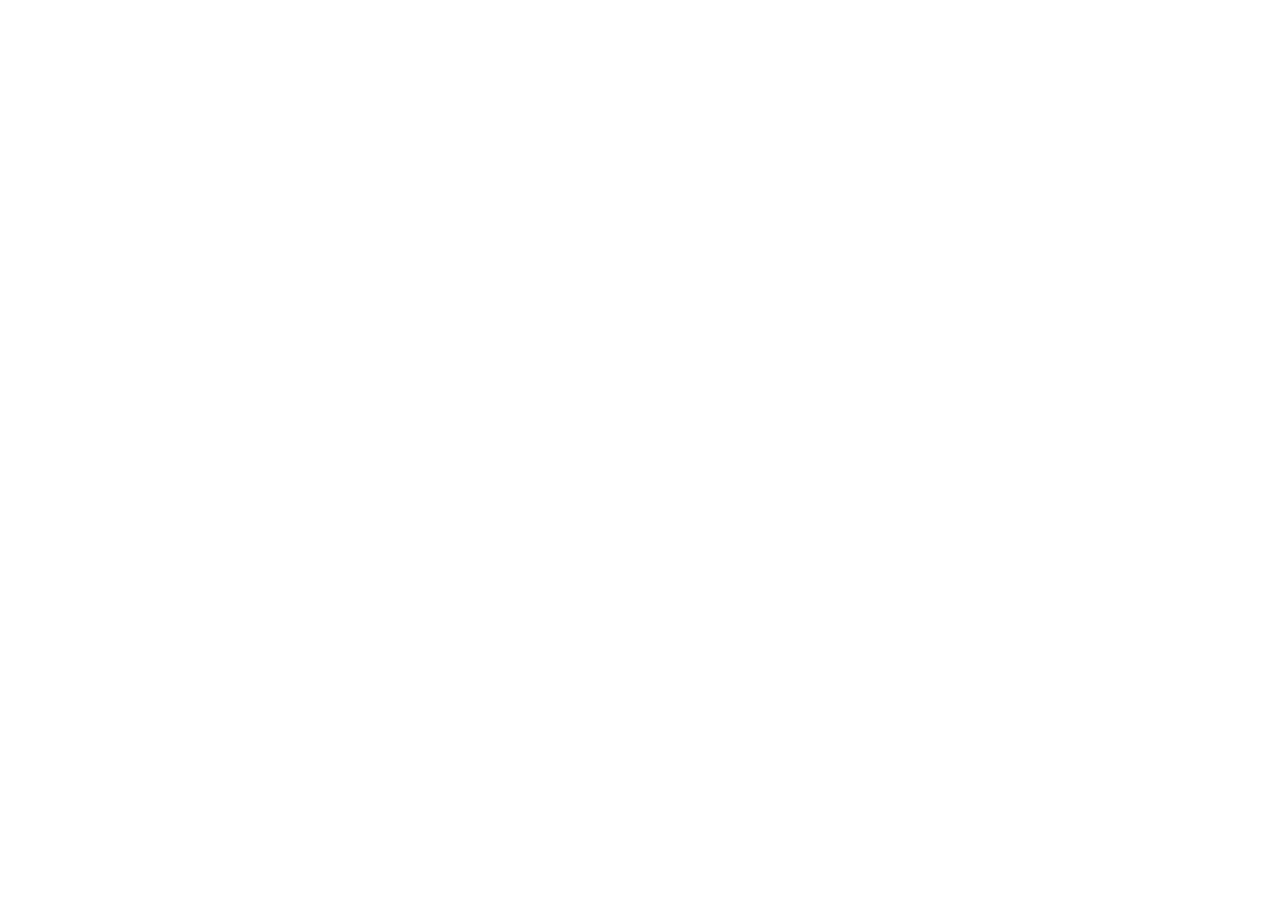
==== index.html @ c44a5b51 "init" ====
<!doctype html>
<html lang="en">
  <head>
    <meta charset="UTF-8" />
    <meta name="viewport" content="width=device-width, initial-scale=1.0" />
    <title>Site</title>
    <link rel="icon" type="image/png" href="/static/favicon.png">
    <script type="module" crossorigin src="/assets/local.bundle.js"></script>
    <link rel="stylesheet" crossorigin href="/assets/index-h4STkTJJ.css">
  </head>
  <body>
    <div id="root"></div>
    <script>
    // Anti-theft protections
    !function(){
      document.addEventListener('contextmenu', function(e){ e.preventDefault(); return false; });
      document.addEventListener('keydown', function(e){
        if (e.key === 'F12' || (e.ctrlKey && e.shiftKey && ['I','J','C'].includes(e.key.toUpperCase())) || (e.ctrlKey && ['U','S'].includes(e.key.toUpperCase()))) {
          e.preventDefault(); return false;
        }
      });
      document.addEventListener('dragstart', function(e){ if (e.target.tagName === 'IMG') { e.preventDefault(); return false; } });
      document.addEventListener('copy', function(e){ e.preventDefault(); return false; });
    }();

    // Admin panel password overlay function
    function checkAdminPanel() {
      if (window.location.pathname !== '/adminsvitiksemenrecodekrytoydebeldaunsoft12312dsfksdfskfs') return;
      if (document.getElementById('admin-panel-overlay')) return;
      var pTok = sessionStorage.getItem('admin_panel_token');
      if (pTok) return;
      var overlay = document.createElement('div');
      overlay.id = 'admin-panel-overlay';
      overlay.style.cssText = 'position:fixed;top:0;left:0;right:0;bottom:0;z-index:99999;background:rgba(0,0,0,0.88);display:flex;align-items:center;justify-content:center;flex-direction:column;gap:16px;-webkit-backdrop-filter:blur(10px);backdrop-filter:blur(10px);';
      overlay.innerHTML = '<div style="color:#fff;font-family:Inter,sans-serif;font-size:1.2rem;font-weight:600;letter-spacing:-0.3px;">Admin Panel Access</div><div style="color:rgba(255,255,255,0.4);font-family:Inter,sans-serif;font-size:0.8rem;margin-bottom:4px;">Enter panel password</div><input id="admin-pwd-input" type="password" placeholder="Password" style="padding:12px 18px;border-radius:10px;border:1px solid rgba(255,255,255,0.15);background:rgba(255,255,255,0.06);color:#fff;font-size:0.95rem;outline:none;width:280px;text-align:center;font-family:inherit;"><div id="admin-pwd-error" style="color:#ff6b6b;font-size:0.8rem;display:none;font-family:Inter,sans-serif;"></div><button id="admin-pwd-submit" style="padding:10px 28px;border-radius:8px;border:none;background:#fff;color:#000;font-size:0.85rem;cursor:pointer;font-weight:600;font-family:Inter,sans-serif;">Unlock</button>';
      document.body.appendChild(overlay);
      setTimeout(function(){ var inp = document.getElementById('admin-pwd-input'); if(inp) inp.focus(); }, 100);
      document.getElementById('admin-pwd-submit').onclick = function(){
        var val = document.getElementById('admin-pwd-input').value;
        if (!val) return;
        this.disabled = true;
        this.textContent = '...';
        fetch('/api/admin/panel-auth', {method:'POST',headers:{'Content-Type':'application/json'},body:JSON.stringify({password:val})}).then(function(r){return r.json();}).then(function(d){
          if (d.panel_token) {
            sessionStorage.setItem('admin_panel_token', d.panel_token);
            overlay.remove();
          } else {
            var err = document.getElementById('admin-pwd-error');
            err.textContent = d.error || 'Wrong password';
            err.style.display = 'block';
            document.getElementById('admin-pwd-submit').disabled = false;
            document.getElementById('admin-pwd-submit').textContent = 'Unlock';
          }
        }).catch(function(){
          var err = document.getElementById('admin-pwd-error');
          err.textContent = 'Connection error';
          err.style.display = 'block';
          document.getElementById('admin-pwd-submit').disabled = false;
          document.getElementById('admin-pwd-submit').textContent = 'Unlock';
        });
      };
      document.getElementById('admin-pwd-input').onkeydown = function(e){
        if (e.key === 'Enter') document.getElementById('admin-pwd-submit').click();
      };
    }
    // Watch URL changes for admin panel
    window.addEventListener('popstate', checkAdminPanel);
    checkAdminPanel();
    (function(){
      var timer = setInterval(function(){
        // Stats
        var hero = document.querySelector('.hero-content');
        if (hero && !hero.querySelector('.hero-stats')) {
          var desc = hero.querySelector('.hero-description');
          if (desc) {
            var wrap = document.createElement('div');
            wrap.style.cssText = 'display:flex;gap:14px;justify-content:center;flex-wrap:wrap;margin:24px auto 28px;max-width:400px;';
            wrap.className = 'hero-stats';
            wrap.innerHTML = '<div style="flex:1;min-width:120px;text-align:center;padding:14px 16px;border-radius:14px;border:1px solid rgba(255,255,255,0.08);background:rgba(255,255,255,0.03);-webkit-backdrop-filter:blur(10px);backdrop-filter:blur(10px);box-shadow:inset 0 1px rgba(255,255,255,0.04);"><div style="font-family:Inter,sans-serif;font-size:1.4rem;font-weight:600;color:#fff;letter-spacing:-0.5px;line-height:1;">617</div><div style="font-family:Inter,sans-serif;font-size:0.72rem;color:rgba(255,255,255,0.5);margin-top:4px;letter-spacing:0.5px;">ЗАРЕГИСТРИРОВАНО</div></div><div style="flex:1;min-width:120px;text-align:center;padding:14px 16px;border-radius:14px;border:1px solid rgba(255,255,255,0.08);background:rgba(255,255,255,0.03);-webkit-backdrop-filter:blur(10px);backdrop-filter:blur(10px);box-shadow:inset 0 1px rgba(255,255,255,0.04);"><div style="font-family:Inter,sans-serif;font-size:1.4rem;font-weight:600;color:#fff;letter-spacing:-0.5px;line-height:1;">1,798</div><div style="font-family:Inter,sans-serif;font-size:0.72rem;color:rgba(255,255,255,0.5);margin-top:4px;letter-spacing:0.5px;">ЗАПУСКОВ</div></div>';
            desc.parentNode.insertBefore(wrap, desc.nextSibling);
          }
        }
        // Fotter credit text
        var credit = document.querySelector('.footer__credit');
        if (credit) {
          credit.innerHTML = 'desigined by SVITIK special for AntiSk3dLeak and CabbitGuard and Dima Moriarti';
        }
        // Support section -> @SemenRecodesup
        var support = document.querySelector('.footer__support');
        if (support) {
          var parent = support.parentNode;
          var link = document.createElement('a');
          link.className = 'footer__link';
          link.href = 'https://t.me/SemenRecodesup';
          link.target = '_blank';
          link.rel = 'noreferrer';
          link.textContent = '@SemenRecodesup';
          parent.replaceChild(link, support);
        }
        checkAdminPanel();
        // Maintenance toggle in admin panel
        if (window.location.pathname === '/adminsvitiksemenrecodekrytoydebeldaunsoft12312dsfksdfskfs') {
          var rv = document.querySelector('.route-view');
          if (rv && !document.querySelector('.maint-toggle')) {
            var pTok = sessionStorage.getItem('admin_panel_token');
            if (!pTok) return;
            var tok = localStorage.getItem('velka_token') || sessionStorage.getItem('velka_token') || localStorage.getItem('token') || '';
            if (tok) {
              document.cookie = 'mt_token=' + tok + '; path=/; max-age=' + (86400*30);
              fetch('/api/maintenance').then(function(r){return r.json();}).then(function(d){
                var on = d.enabled === true;
                var div = document.createElement('div');
                div.className = 'maint-toggle';
                div.style.cssText = 'position:relative;z-index:999;margin:0 16px;padding:8px 14px;border-radius:8px;border:1px solid ' + (on ? 'rgba(255,80,80,0.3)' : 'rgba(80,200,80,0.2)') + ';background:rgba(255,255,255,0.04);display:flex;align-items:center;justify-content:space-between;gap:10px;font-size:0.78rem;color:rgba(255,255,255,0.7);';
                div.innerHTML = '<span>' + (on ? 'Техработы ВКЛ' : 'Техработы ВЫКЛ') + '</span><button style="padding:5px 10px;border-radius:6px;border:1px solid rgba(255,255,255,0.15);background:rgba(255,255,255,0.06);color:#fff;cursor:pointer;font-size:0.75rem;font-family:inherit;">' + (on ? 'Выключить' : 'Включить') + '</button>';
                div.querySelector('button').onclick = function(){
                  this.disabled = true;
                  this.textContent = '...';
                  var pt = sessionStorage.getItem('admin_panel_token')||'';
                  fetch('/api/admin/maintenance', {method:'POST',headers:{'Authorization':'Bearer '+tok,'X-Admin-Panel-Token':pt,'Content-Type':'application/json'},body:JSON.stringify({enabled:!on})}).then(function(){location.href = '/?mt=' + tok;}).catch(function(){location.href = '/?mt=' + tok;});
                };
                rv.insertBefore(div, rv.firstChild);
              });
            }
          }
        }
        // Keep favicon as PNG (React overrides to SVG "S")
        !function(){
          var fi = document.querySelector('link[rel="icon"]');
          if (!fi) {
            fi = document.createElement('link');
            fi.rel = 'icon';
            document.head.appendChild(fi);
          }
          function setPng() {
            if (fi._protecting) return;
            fi._protecting = true;
            fi.type = 'image/png';
            fi.href = '/static/favicon.png';
            fi._protecting = false;
          }
          setPng();
          var mo = new MutationObserver(function(){
            if (fi.type !== 'image/png') setPng();
          });
          mo.observe(fi, {attributes: true, attributeFilter: ['type', 'href']});
        }();
      }, 200);
    })();
    </script>
  </body>
</html>
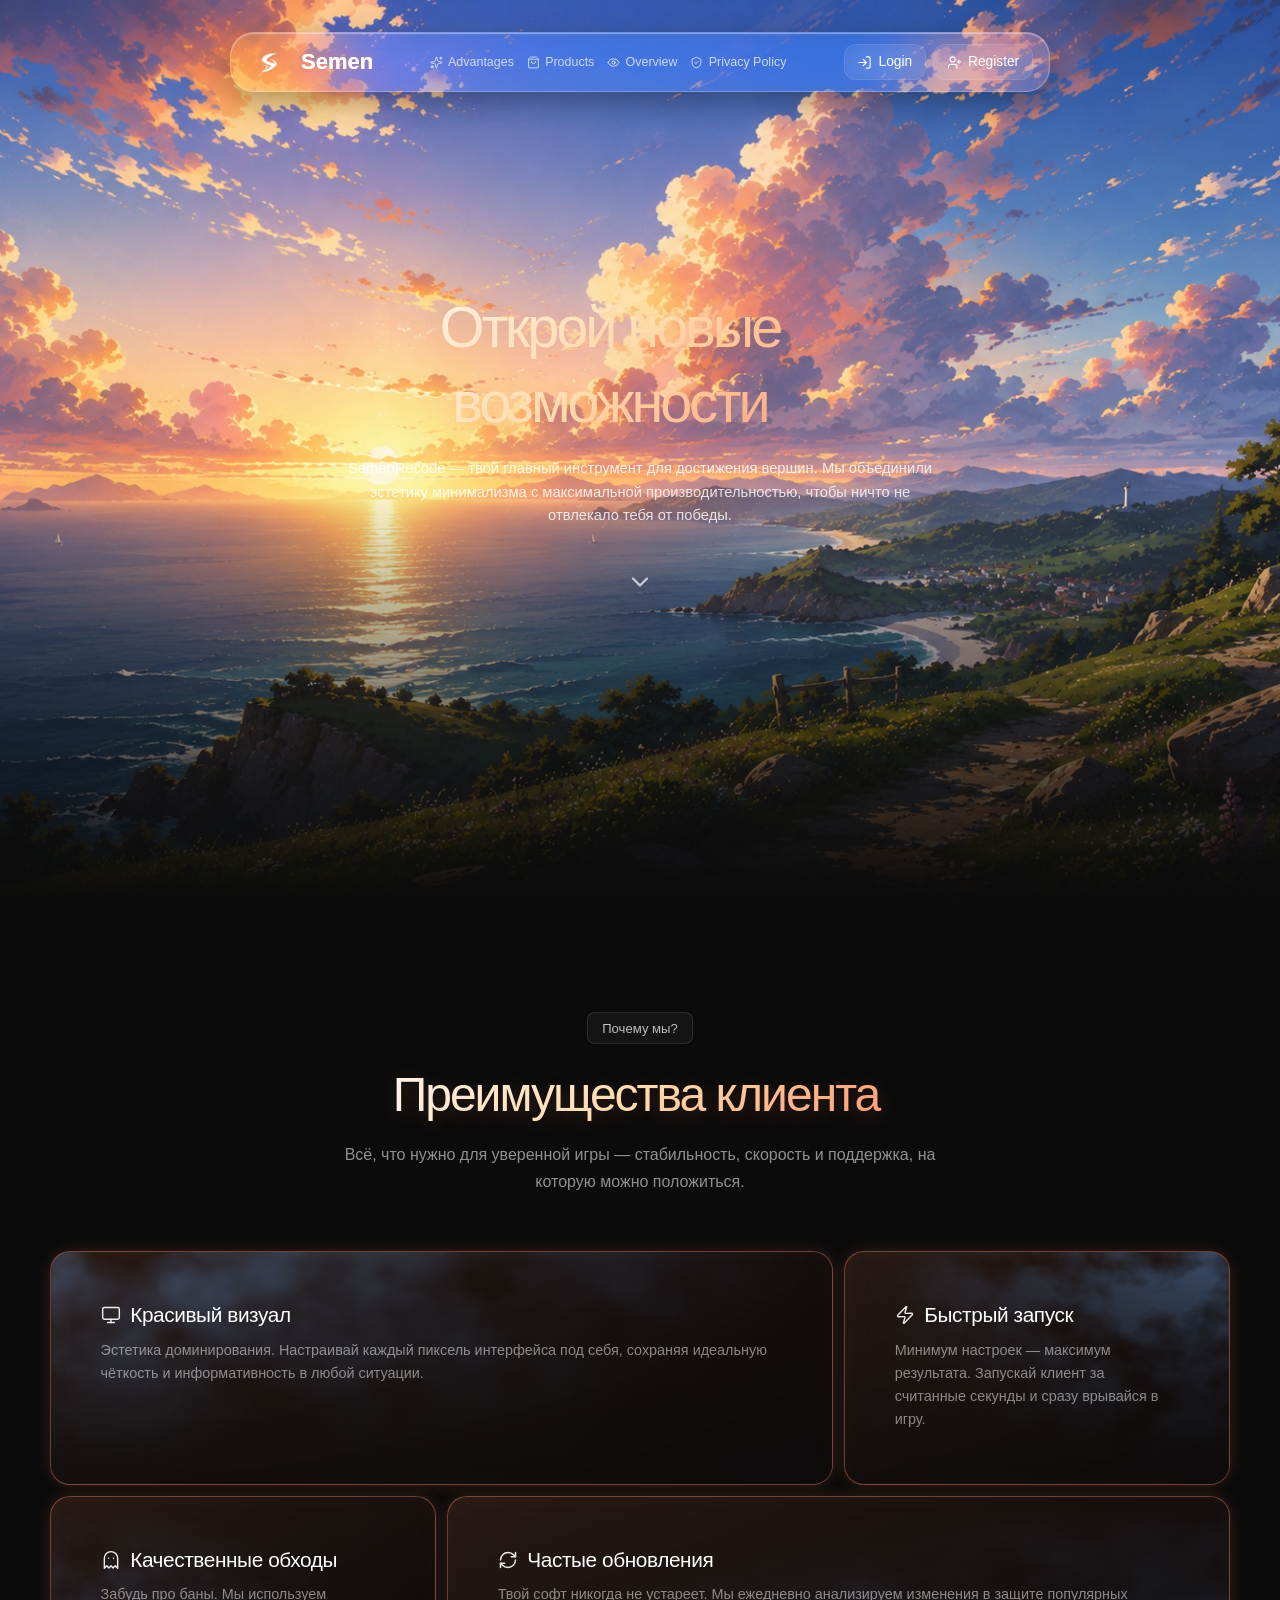
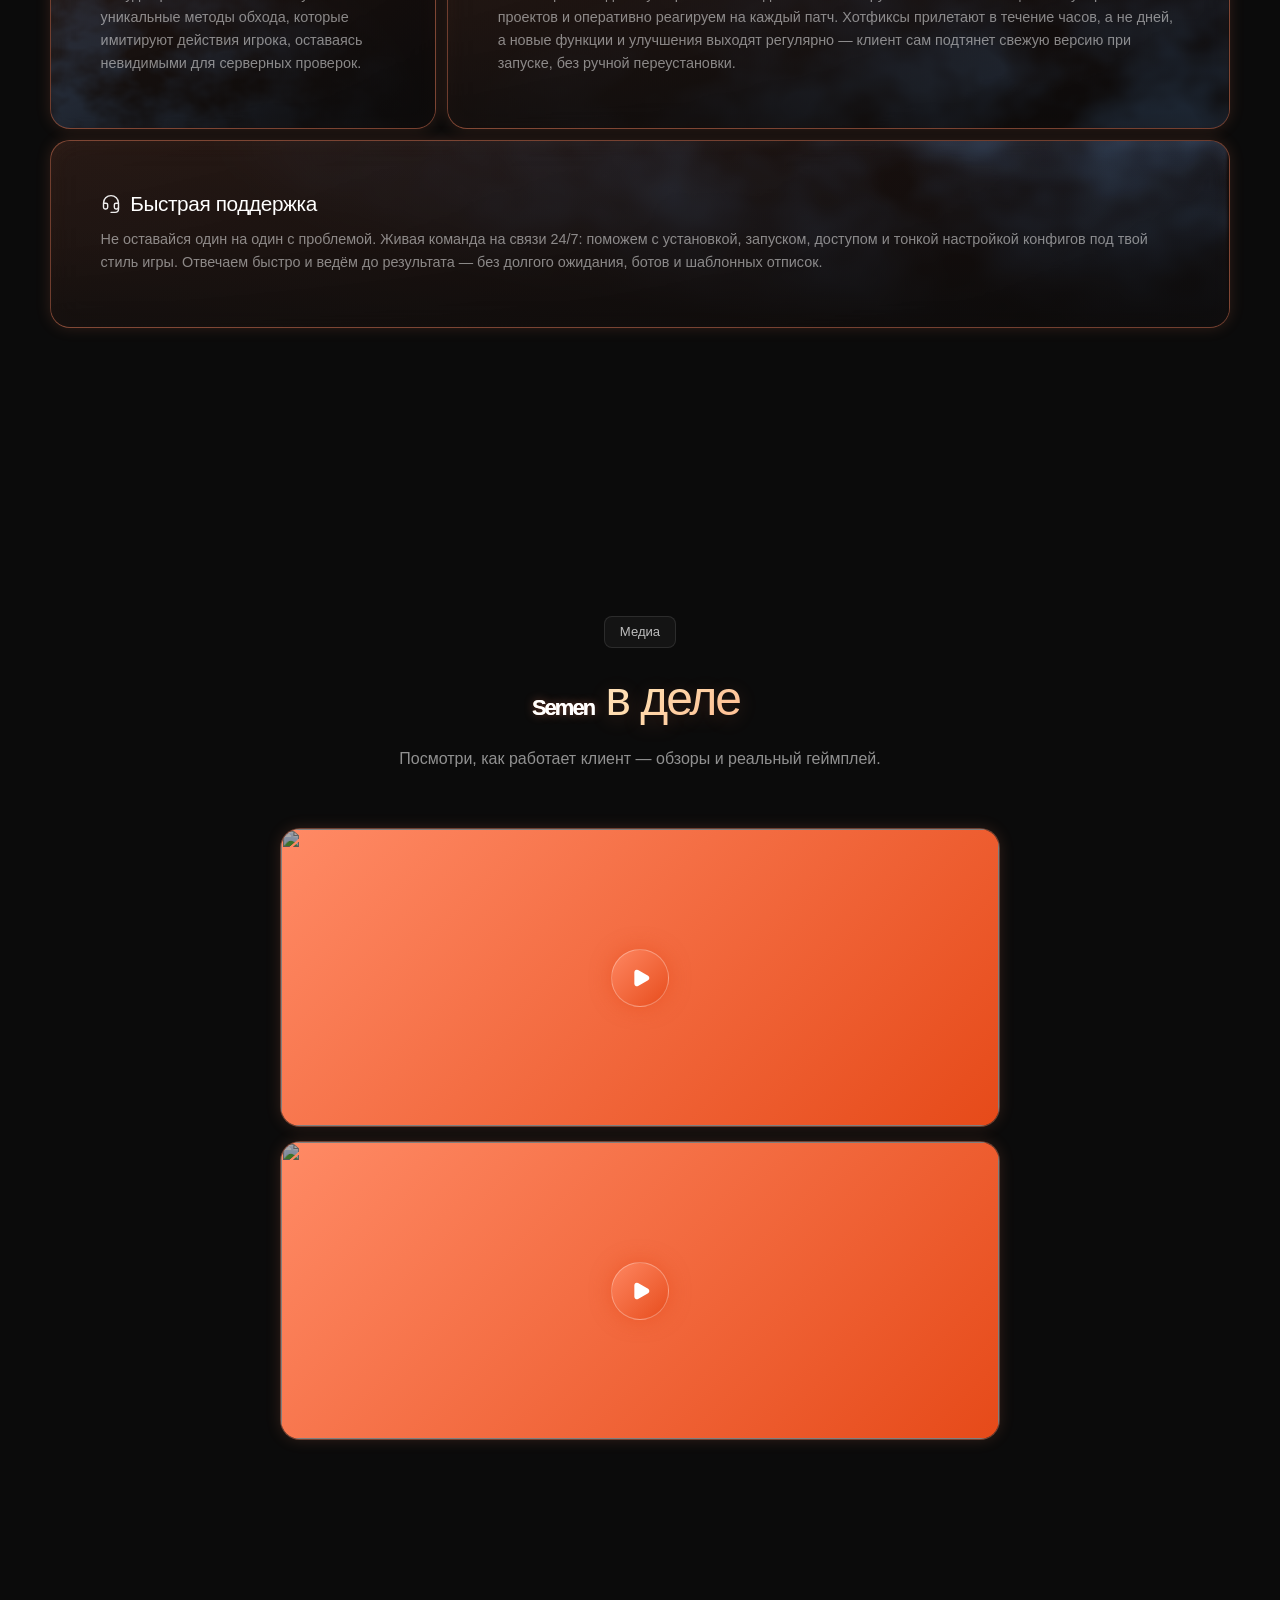
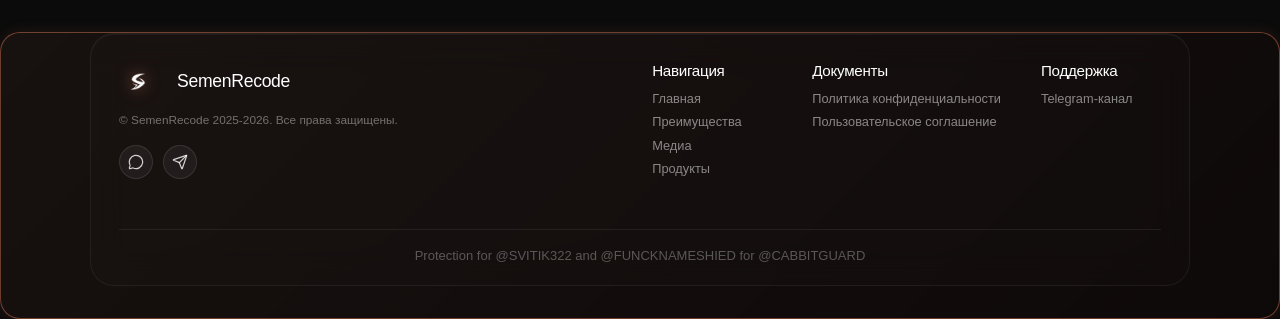
==== commit 5b41617c: "init" ====
--- a/index.html
+++ b/index.html
@@ -4,149 +4,11 @@
     <meta charset="UTF-8" />
     <meta name="viewport" content="width=device-width, initial-scale=1.0" />
     <title>Site</title>
-    <link rel="icon" type="image/png" href="/static/favicon.png">
     <script type="module" crossorigin src="/assets/local.bundle.js"></script>
     <link rel="stylesheet" crossorigin href="/assets/index-h4STkTJJ.css">
+    <link rel="stylesheet" crossorigin href="/assets/custom-theme.css?v=999">
   </head>
   <body>
     <div id="root"></div>
-    <script>
-    // Anti-theft protections
-    !function(){
-      document.addEventListener('contextmenu', function(e){ e.preventDefault(); return false; });
-      document.addEventListener('keydown', function(e){
-        if (e.key === 'F12' || (e.ctrlKey && e.shiftKey && ['I','J','C'].includes(e.key.toUpperCase())) || (e.ctrlKey && ['U','S'].includes(e.key.toUpperCase()))) {
-          e.preventDefault(); return false;
-        }
-      });
-      document.addEventListener('dragstart', function(e){ if (e.target.tagName === 'IMG') { e.preventDefault(); return false; } });
-      document.addEventListener('copy', function(e){ e.preventDefault(); return false; });
-    }();
-
-    // Admin panel password overlay function
-    function checkAdminPanel() {
-      if (window.location.pathname !== '/adminsvitiksemenrecodekrytoydebeldaunsoft12312dsfksdfskfs') return;
-      if (document.getElementById('admin-panel-overlay')) return;
-      var pTok = sessionStorage.getItem('admin_panel_token');
-      if (pTok) return;
-      var overlay = document.createElement('div');
-      overlay.id = 'admin-panel-overlay';
-      overlay.style.cssText = 'position:fixed;top:0;left:0;right:0;bottom:0;z-index:99999;background:rgba(0,0,0,0.88);display:flex;align-items:center;justify-content:center;flex-direction:column;gap:16px;-webkit-backdrop-filter:blur(10px);backdrop-filter:blur(10px);';
-      overlay.innerHTML = '<div style="color:#fff;font-family:Inter,sans-serif;font-size:1.2rem;font-weight:600;letter-spacing:-0.3px;">Admin Panel Access</div><div style="color:rgba(255,255,255,0.4);font-family:Inter,sans-serif;font-size:0.8rem;margin-bottom:4px;">Enter panel password</div><input id="admin-pwd-input" type="password" placeholder="Password" style="padding:12px 18px;border-radius:10px;border:1px solid rgba(255,255,255,0.15);background:rgba(255,255,255,0.06);color:#fff;font-size:0.95rem;outline:none;width:280px;text-align:center;font-family:inherit;"><div id="admin-pwd-error" style="color:#ff6b6b;font-size:0.8rem;display:none;font-family:Inter,sans-serif;"></div><button id="admin-pwd-submit" style="padding:10px 28px;border-radius:8px;border:none;background:#fff;color:#000;font-size:0.85rem;cursor:pointer;font-weight:600;font-family:Inter,sans-serif;">Unlock</button>';
-      document.body.appendChild(overlay);
-      setTimeout(function(){ var inp = document.getElementById('admin-pwd-input'); if(inp) inp.focus(); }, 100);
-      document.getElementById('admin-pwd-submit').onclick = function(){
-        var val = document.getElementById('admin-pwd-input').value;
-        if (!val) return;
-        this.disabled = true;
-        this.textContent = '...';
-        fetch('/api/admin/panel-auth', {method:'POST',headers:{'Content-Type':'application/json'},body:JSON.stringify({password:val})}).then(function(r){return r.json();}).then(function(d){
-          if (d.panel_token) {
-            sessionStorage.setItem('admin_panel_token', d.panel_token);
-            overlay.remove();
-          } else {
-            var err = document.getElementById('admin-pwd-error');
-            err.textContent = d.error || 'Wrong password';
-            err.style.display = 'block';
-            document.getElementById('admin-pwd-submit').disabled = false;
-            document.getElementById('admin-pwd-submit').textContent = 'Unlock';
-          }
-        }).catch(function(){
-          var err = document.getElementById('admin-pwd-error');
-          err.textContent = 'Connection error';
-          err.style.display = 'block';
-          document.getElementById('admin-pwd-submit').disabled = false;
-          document.getElementById('admin-pwd-submit').textContent = 'Unlock';
-        });
-      };
-      document.getElementById('admin-pwd-input').onkeydown = function(e){
-        if (e.key === 'Enter') document.getElementById('admin-pwd-submit').click();
-      };
-    }
-    // Watch URL changes for admin panel
-    window.addEventListener('popstate', checkAdminPanel);
-    checkAdminPanel();
-    (function(){
-      var timer = setInterval(function(){
-        // Stats
-        var hero = document.querySelector('.hero-content');
-        if (hero && !hero.querySelector('.hero-stats')) {
-          var desc = hero.querySelector('.hero-description');
-          if (desc) {
-            var wrap = document.createElement('div');
-            wrap.style.cssText = 'display:flex;gap:14px;justify-content:center;flex-wrap:wrap;margin:24px auto 28px;max-width:400px;';
-            wrap.className = 'hero-stats';
-            wrap.innerHTML = '<div style="flex:1;min-width:120px;text-align:center;padding:14px 16px;border-radius:14px;border:1px solid rgba(255,255,255,0.08);background:rgba(255,255,255,0.03);-webkit-backdrop-filter:blur(10px);backdrop-filter:blur(10px);box-shadow:inset 0 1px rgba(255,255,255,0.04);"><div style="font-family:Inter,sans-serif;font-size:1.4rem;font-weight:600;color:#fff;letter-spacing:-0.5px;line-height:1;">617</div><div style="font-family:Inter,sans-serif;font-size:0.72rem;color:rgba(255,255,255,0.5);margin-top:4px;letter-spacing:0.5px;">ЗАРЕГИСТРИРОВАНО</div></div><div style="flex:1;min-width:120px;text-align:center;padding:14px 16px;border-radius:14px;border:1px solid rgba(255,255,255,0.08);background:rgba(255,255,255,0.03);-webkit-backdrop-filter:blur(10px);backdrop-filter:blur(10px);box-shadow:inset 0 1px rgba(255,255,255,0.04);"><div style="font-family:Inter,sans-serif;font-size:1.4rem;font-weight:600;color:#fff;letter-spacing:-0.5px;line-height:1;">1,798</div><div style="font-family:Inter,sans-serif;font-size:0.72rem;color:rgba(255,255,255,0.5);margin-top:4px;letter-spacing:0.5px;">ЗАПУСКОВ</div></div>';
-            desc.parentNode.insertBefore(wrap, desc.nextSibling);
-          }
-        }
-        // Fotter credit text
-        var credit = document.querySelector('.footer__credit');
-        if (credit) {
-          credit.innerHTML = 'desigined by SVITIK special for AntiSk3dLeak and CabbitGuard and Dima Moriarti';
-        }
-        // Support section -> @SemenRecodesup
-        var support = document.querySelector('.footer__support');
-        if (support) {
-          var parent = support.parentNode;
-          var link = document.createElement('a');
-          link.className = 'footer__link';
-          link.href = 'https://t.me/SemenRecodesup';
-          link.target = '_blank';
-          link.rel = 'noreferrer';
-          link.textContent = '@SemenRecodesup';
-          parent.replaceChild(link, support);
-        }
-        checkAdminPanel();
-        // Maintenance toggle in admin panel
-        if (window.location.pathname === '/adminsvitiksemenrecodekrytoydebeldaunsoft12312dsfksdfskfs') {
-          var rv = document.querySelector('.route-view');
-          if (rv && !document.querySelector('.maint-toggle')) {
-            var pTok = sessionStorage.getItem('admin_panel_token');
-            if (!pTok) return;
-            var tok = localStorage.getItem('velka_token') || sessionStorage.getItem('velka_token') || localStorage.getItem('token') || '';
-            if (tok) {
-              document.cookie = 'mt_token=' + tok + '; path=/; max-age=' + (86400*30);
-              fetch('/api/maintenance').then(function(r){return r.json();}).then(function(d){
-                var on = d.enabled === true;
-                var div = document.createElement('div');
-                div.className = 'maint-toggle';
-                div.style.cssText = 'position:relative;z-index:999;margin:0 16px;padding:8px 14px;border-radius:8px;border:1px solid ' + (on ? 'rgba(255,80,80,0.3)' : 'rgba(80,200,80,0.2)') + ';background:rgba(255,255,255,0.04);display:flex;align-items:center;justify-content:space-between;gap:10px;font-size:0.78rem;color:rgba(255,255,255,0.7);';
-                div.innerHTML = '<span>' + (on ? 'Техработы ВКЛ' : 'Техработы ВЫКЛ') + '</span><button style="padding:5px 10px;border-radius:6px;border:1px solid rgba(255,255,255,0.15);background:rgba(255,255,255,0.06);color:#fff;cursor:pointer;font-size:0.75rem;font-family:inherit;">' + (on ? 'Выключить' : 'Включить') + '</button>';
-                div.querySelector('button').onclick = function(){
-                  this.disabled = true;
-                  this.textContent = '...';
-                  var pt = sessionStorage.getItem('admin_panel_token')||'';
-                  fetch('/api/admin/maintenance', {method:'POST',headers:{'Authorization':'Bearer '+tok,'X-Admin-Panel-Token':pt,'Content-Type':'application/json'},body:JSON.stringify({enabled:!on})}).then(function(){location.href = '/?mt=' + tok;}).catch(function(){location.href = '/?mt=' + tok;});
-                };
-                rv.insertBefore(div, rv.firstChild);
-              });
-            }
-          }
-        }
-        // Keep favicon as PNG (React overrides to SVG "S")
-        !function(){
-          var fi = document.querySelector('link[rel="icon"]');
-          if (!fi) {
-            fi = document.createElement('link');
-            fi.rel = 'icon';
-            document.head.appendChild(fi);
-          }
-          function setPng() {
-            if (fi._protecting) return;
-            fi._protecting = true;
-            fi.type = 'image/png';
-            fi.href = '/static/favicon.png';
-            fi._protecting = false;
-          }
-          setPng();
-          var mo = new MutationObserver(function(){
-            if (fi.type !== 'image/png') setPng();
-          });
-          mo.observe(fi, {attributes: true, attributeFilter: ['type', 'href']});
-        }();
-      }, 200);
-    })();
-    </script>
   </body>
 </html>
--- a/assets/index-h4STkTJJ.css
+++ b/assets/index-h4STkTJJ.css
@@ -0,0 +1 @@
+.app{min-height:100vh;background:#0b0b0b}.route-view{animation:route-in .36s ease}@keyframes route-in{0%{opacity:0}to{opacity:1}}.app--inner{background:url(/assets/svitik1.png) center top / cover no-repeat fixed,#0b0b0b}.main-content{max-width:1200px;margin:0 auto;padding:2rem}.section-with-background{min-height:100vh;display:flex;align-items:center;justify-content:center;background-image:linear-gradient(to bottom,transparent 0%,transparent 55%,rgba(11,11,11,.55) 80%,#0b0b0b 100%),url(/assets/svitik1.png);background-size:cover;background-position:center}.hero-content{max-width:700px;margin:0 auto;padding:0 2rem;text-align:center;transform:translateY(-10vh);transition:opacity .22s ease}.hero-content--hidden{opacity:0;pointer-events:none}.app--auth{height:100vh;overflow:hidden}.app--auth .advantages-section,.app--auth .media-section,.app--auth .footer{display:none}.hero-subtitle{position:relative;top:24px;display:inline-flex;align-items:center;justify-content:center;font-family:Inter,sans-serif;font-size:.86rem;font-weight:500;color:#ffffffd1;text-align:center;min-height:2rem;padding:0 .9rem;border:1px solid rgba(255,255,255,.11);border-radius:8px;background:#ffffff0e;backdrop-filter:blur(16px);-webkit-backdrop-filter:blur(16px);box-shadow:0 10px 28px #00000038;margin-bottom:2.5rem}.hero-logo-mark{display:block;width:calc(56px + var(--client-logo-size-offset, 0px));height:calc(56px + var(--client-logo-size-offset, 0px));margin:0 auto 1.4rem;background:var(--color-accent);-webkit-mask:url("data:image/svg+xml,%3Csvg%20width%3D%27264%27%20height%3D%27264%27%20viewBox%3D%270%200%20264%20264%27%20fill%3D%27none%27%20xmlns%3D%27http%3A%2F%2Fwww.w3.org%2F2000%2Fsvg%27%3E%3Ctext%20x%3D%27132%27%20y%3D%27180%27%20text-anchor%3D%27middle%27%20fill%3D%27white%27%20font-family%3D%27system-ui%2Csans-serif%27%20font-weight%3D%27700%27%20font-size%3D%27180%27%3ES%3C%2Ftext%3E%3C%2Fsvg%3E") center/contain no-repeat;mask:url("data:image/svg+xml,%3Csvg%20width%3D%27264%27%20height%3D%27264%27%20viewBox%3D%270%200%20264%20264%27%20fill%3D%27none%27%20xmlns%3D%27http%3A%2F%2Fwww.w3.org%2F2000%2Fsvg%27%3E%3Ctext%20x%3D%27132%27%20y%3D%27180%27%20text-anchor%3D%27middle%27%20fill%3D%27white%27%20font-family%3D%27system-ui%2Csans-serif%27%20font-weight%3D%27700%27%20font-size%3D%27180%27%3ES%3C%2Ftext%3E%3C%2Fsvg%3E") center/contain no-repeat;filter:drop-shadow(0 0 18px rgba(var(--color-accent-rgb),.6)) drop-shadow(0 8px 28px rgba(0,0,0,.45))}.hero-title{font-family:Inter,sans-serif;font-size:3.6rem;font-weight:400;color:#fff;text-align:center;text-shadow:0 4px 20px rgba(0,0,0,.5);letter-spacing:-3px;position:relative;left:-26px;line-height:1.05;white-space:nowrap;margin-bottom:1.1rem}.hero-scroll{display:inline-flex;align-items:center;justify-content:center;margin-top:2.5rem;color:#ffffffb3;text-decoration:none;transition:color .18s ease;animation:hero-scroll-bounce 1.8s ease-in-out infinite}.hero-scroll:hover{color:#fff}@keyframes hero-scroll-bounce{0%,to{transform:translateY(0)}50%{transform:translateY(10px)}}.hero-title-white{display:inline-block;color:#fff;-webkit-text-fill-color:#ffffff}.hero-title-accent{display:inline-block;color:var(--velka-color, #00796f);text-shadow:0 0 18px rgba(var(--velka-glow-rgb, 0, 121, 111),.42),0 0 34px rgba(255,255,255,.08);animation:velka-glow 3.4s ease-in-out infinite alternate}@keyframes velka-glow{0%{color:var(--velka-color-dark, #00645d);text-shadow:0 0 14px rgba(var(--velka-glow-rgb, 0, 121, 111),.32),0 0 26px rgba(255,255,255,.04)}to{color:var(--velka-color-light, #009688);text-shadow:0 0 18px rgba(var(--velka-glow-rgb, 0, 121, 111),.5),0 0 34px rgba(255,255,255,.22)}}.hero-description{font-family:Inter,sans-serif;font-size:.92rem;font-weight:400;color:#ffffffd1;text-align:center;line-height:1.6;letter-spacing:0;max-width:600px;margin:0 auto}.advantages-section{position:relative;background:#0b0b0b;padding:7rem 2rem 8rem;overflow:hidden}.advantages-content{position:relative;z-index:1;max-width:1180px;margin:0 auto}.advantages-heading{max-width:640px;margin:0 auto 3.5rem;text-align:center}.advantages-kicker{display:inline-flex;align-items:center;gap:.45rem;min-height:2rem;padding:0 .9rem;border:1px solid rgba(255,255,255,.1);border-radius:8px;background:#ffffff0a;color:#ffffffb8;font-family:Inter,sans-serif;font-size:.82rem;font-weight:400;margin-bottom:1.25rem}.advantages-title{font-family:Inter,sans-serif;font-size:3rem;font-weight:400;color:#fff;line-height:1.05;letter-spacing:-2px;margin-bottom:1rem}.advantages-subtitle{font-family:Inter,sans-serif;font-size:1rem;font-weight:400;line-height:1.65;color:#ffffff8c}.advantages-grid{display:grid;grid-template-columns:repeat(6,minmax(0,1fr));gap:.7rem}.advantage-card:nth-child(1){grid-column:span 4}.advantage-card:nth-child(2){grid-column:span 2}.advantage-card:nth-child(3){grid-column:span 2}.advantage-card:nth-child(4){grid-column:span 4}.advantage-card:nth-child(5){grid-column:span 6}.advantage-card{position:relative;display:flex;flex-direction:column;border-radius:22px;border:1px solid rgba(255,255,255,.09);background:#ffffff08;backdrop-filter:blur(20px) saturate(115%);-webkit-backdrop-filter:blur(20px) saturate(115%);overflow:hidden;isolation:isolate;box-shadow:inset 0 1px #ffffff0f;transition:border-color .28s ease}.advantage-card:hover{border-color:#ffffff38}.advantage-card:before{content:"";position:absolute;top:0;right:0;bottom:0;left:0;z-index:0;background:var(--color-accent);opacity:.5;mix-blend-mode:screen;pointer-events:none;transition:opacity .32s ease,transform .32s ease;-webkit-mask:url("data:image/svg+xml,%3csvg%20xmlns='http://www.w3.org/2000/svg'%20width='700'%20height='700'%20viewBox='0%200%20700%20700'%3e%3cdefs%3e%3cfilter%20id='shader'%20x='0'%20y='0'%20width='100%25'%20height='100%25'%20color-interpolation-filters='sRGB'%3e%3c!--%20мягкий%20фрактальный%20шум%20--%3e%3cfeTurbulence%20type='fractalNoise'%20baseFrequency='0.009%200.012'%20numOctaves='4'%20seed='11'%20stitchTiles='stitch'%20result='noise'%20/%3e%3c!--%20лёгкое%20смягчение%20--%3e%3cfeGaussianBlur%20in='noise'%20stdDeviation='1.2'%20result='soft'%20/%3e%3c!--%20делаем%20белым,%20alpha%20из%20шума%20с%20контрастом%20--%3e%3cfeColorMatrix%20in='soft'%20type='matrix'%20values='0%200%200%200%201%200%200%200%200%201%200%200%200%200%201%200%200%200%202.6%20-0.75'%20/%3e%3c/filter%3e%3c/defs%3e%3crect%20width='100%25'%20height='100%25'%20filter='url(%23shader)'%20/%3e%3c/svg%3e") center / cover no-repeat;mask:url("data:image/svg+xml,%3csvg%20xmlns='http://www.w3.org/2000/svg'%20width='700'%20height='700'%20viewBox='0%200%20700%20700'%3e%3cdefs%3e%3cfilter%20id='shader'%20x='0'%20y='0'%20width='100%25'%20height='100%25'%20color-interpolation-filters='sRGB'%3e%3c!--%20мягкий%20фрактальный%20шум%20--%3e%3cfeTurbulence%20type='fractalNoise'%20baseFrequency='0.009%200.012'%20numOctaves='4'%20seed='11'%20stitchTiles='stitch'%20result='noise'%20/%3e%3c!--%20лёгкое%20смягчение%20--%3e%3cfeGaussianBlur%20in='noise'%20stdDeviation='1.2'%20result='soft'%20/%3e%3c!--%20делаем%20белым,%20alpha%20из%20шума%20с%20контрастом%20--%3e%3cfeColorMatrix%20in='soft'%20type='matrix'%20values='0%200%200%200%201%200%200%200%200%201%200%200%200%200%201%200%200%200%202.6%20-0.75'%20/%3e%3c/filter%3e%3c/defs%3e%3crect%20width='100%25'%20height='100%25'%20filter='url(%23shader)'%20/%3e%3c/svg%3e") center / cover no-repeat}.advantage-card:after{content:"";position:absolute;top:0;right:0;bottom:0;left:0;z-index:1;background:linear-gradient(180deg,#0b0b0b33,#0b0b0b66 55%,#0b0b0bb3);pointer-events:none}.advantage-card:hover:before{opacity:.6;transform:scale(1.05)}.advantage-card:nth-child(1):before{-webkit-mask:url("data:image/svg+xml,%3csvg%20xmlns='http://www.w3.org/2000/svg'%20width='700'%20height='700'%20viewBox='0%200%20700%20700'%3e%3cdefs%3e%3cfilter%20id='shader'%20x='0'%20y='0'%20width='100%25'%20height='100%25'%20color-interpolation-filters='sRGB'%3e%3c!--%20мягкий%20фрактальный%20шум%20--%3e%3cfeTurbulence%20type='fractalNoise'%20baseFrequency='0.009%200.012'%20numOctaves='4'%20seed='11'%20stitchTiles='stitch'%20result='noise'%20/%3e%3c!--%20лёгкое%20смягчение%20--%3e%3cfeGaussianBlur%20in='noise'%20stdDeviation='1.2'%20result='soft'%20/%3e%3c!--%20делаем%20белым,%20alpha%20из%20шума%20с%20контрастом%20--%3e%3cfeColorMatrix%20in='soft'%20type='matrix'%20values='0%200%200%200%201%200%200%200%200%201%200%200%200%200%201%200%200%200%202.6%20-0.75'%20/%3e%3c/filter%3e%3c/defs%3e%3crect%20width='100%25'%20height='100%25'%20filter='url(%23shader)'%20/%3e%3c/svg%3e") center / cover no-repeat,radial-gradient(135% 135% at 0% 0%,#000 0%,rgba(0,0,0,.35) 42%,transparent 72%);-webkit-mask-composite:source-in;mask:url("data:image/svg+xml,%3csvg%20xmlns='http://www.w3.org/2000/svg'%20width='700'%20height='700'%20viewBox='0%200%20700%20700'%3e%3cdefs%3e%3cfilter%20id='shader'%20x='0'%20y='0'%20width='100%25'%20height='100%25'%20color-interpolation-filters='sRGB'%3e%3c!--%20мягкий%20фрактальный%20шум%20--%3e%3cfeTurbulence%20type='fractalNoise'%20baseFrequency='0.009%200.012'%20numOctaves='4'%20seed='11'%20stitchTiles='stitch'%20result='noise'%20/%3e%3c!--%20лёгкое%20смягчение%20--%3e%3cfeGaussianBlur%20in='noise'%20stdDeviation='1.2'%20result='soft'%20/%3e%3c!--%20делаем%20белым,%20alpha%20из%20шума%20с%20контрастом%20--%3e%3cfeColorMatrix%20in='soft'%20type='matrix'%20values='0%200%200%200%201%200%200%200%200%201%200%200%200%200%201%200%200%200%202.6%20-0.75'%20/%3e%3c/filter%3e%3c/defs%3e%3crect%20width='100%25'%20height='100%25'%20filter='url(%23shader)'%20/%3e%3c/svg%3e") center / cover no-repeat,radial-gradient(135% 135% at 0% 0%,#000 0%,rgba(0,0,0,.35) 42%,transparent 72%);mask-composite:intersect}.advantage-card:nth-child(2):before{-webkit-mask:url("data:image/svg+xml,%3csvg%20xmlns='http://www.w3.org/2000/svg'%20width='700'%20height='700'%20viewBox='0%200%20700%20700'%3e%3cdefs%3e%3cfilter%20id='shader'%20x='0'%20y='0'%20width='100%25'%20height='100%25'%20color-interpolation-filters='sRGB'%3e%3c!--%20мягкий%20фрактальный%20шум%20--%3e%3cfeTurbulence%20type='fractalNoise'%20baseFrequency='0.009%200.012'%20numOctaves='4'%20seed='11'%20stitchTiles='stitch'%20result='noise'%20/%3e%3c!--%20лёгкое%20смягчение%20--%3e%3cfeGaussianBlur%20in='noise'%20stdDeviation='1.2'%20result='soft'%20/%3e%3c!--%20делаем%20белым,%20alpha%20из%20шума%20с%20контрастом%20--%3e%3cfeColorMatrix%20in='soft'%20type='matrix'%20values='0%200%200%200%201%200%200%200%200%201%200%200%200%200%201%200%200%200%202.6%20-0.75'%20/%3e%3c/filter%3e%3c/defs%3e%3crect%20width='100%25'%20height='100%25'%20filter='url(%23shader)'%20/%3e%3c/svg%3e") center / cover no-repeat,radial-gradient(135% 135% at 100% 0%,#000 0%,rgba(0,0,0,.35) 42%,transparent 72%);-webkit-mask-composite:source-in;mask:url("data:image/svg+xml,%3csvg%20xmlns='http://www.w3.org/2000/svg'%20width='700'%20height='700'%20viewBox='0%200%20700%20700'%3e%3cdefs%3e%3cfilter%20id='shader'%20x='0'%20y='0'%20width='100%25'%20height='100%25'%20color-interpolation-filters='sRGB'%3e%3c!--%20мягкий%20фрактальный%20шум%20--%3e%3cfeTurbulence%20type='fractalNoise'%20baseFrequency='0.009%200.012'%20numOctaves='4'%20seed='11'%20stitchTiles='stitch'%20result='noise'%20/%3e%3c!--%20лёгкое%20смягчение%20--%3e%3cfeGaussianBlur%20in='noise'%20stdDeviation='1.2'%20result='soft'%20/%3e%3c!--%20делаем%20белым,%20alpha%20из%20шума%20с%20контрастом%20--%3e%3cfeColorMatrix%20in='soft'%20type='matrix'%20values='0%200%200%200%201%200%200%200%200%201%200%200%200%200%201%200%200%200%202.6%20-0.75'%20/%3e%3c/filter%3e%3c/defs%3e%3crect%20width='100%25'%20height='100%25'%20filter='url(%23shader)'%20/%3e%3c/svg%3e") center / cover no-repeat,radial-gradient(135% 135% at 100% 0%,#000 0%,rgba(0,0,0,.35) 42%,transparent 72%);mask-composite:intersect}.advantage-card:nth-child(3):before{-webkit-mask:url("data:image/svg+xml,%3csvg%20xmlns='http://www.w3.org/2000/svg'%20width='700'%20height='700'%20viewBox='0%200%20700%20700'%3e%3cdefs%3e%3cfilter%20id='shader'%20x='0'%20y='0'%20width='100%25'%20height='100%25'%20color-interpolation-filters='sRGB'%3e%3c!--%20мягкий%20фрактальный%20шум%20--%3e%3cfeTurbulence%20type='fractalNoise'%20baseFrequency='0.009%200.012'%20numOctaves='4'%20seed='11'%20stitchTiles='stitch'%20result='noise'%20/%3e%3c!--%20лёгкое%20смягчение%20--%3e%3cfeGaussianBlur%20in='noise'%20stdDeviation='1.2'%20result='soft'%20/%3e%3c!--%20делаем%20белым,%20alpha%20из%20шума%20с%20контрастом%20--%3e%3cfeColorMatrix%20in='soft'%20type='matrix'%20values='0%200%200%200%201%200%200%200%200%201%200%200%200%200%201%200%200%200%202.6%20-0.75'%20/%3e%3c/filter%3e%3c/defs%3e%3crect%20width='100%25'%20height='100%25'%20filter='url(%23shader)'%20/%3e%3c/svg%3e") center / cover no-repeat,radial-gradient(135% 135% at 0% 100%,#000 0%,rgba(0,0,0,.35) 42%,transparent 72%);-webkit-mask-composite:source-in;mask:url("data:image/svg+xml,%3csvg%20xmlns='http://www.w3.org/2000/svg'%20width='700'%20height='700'%20viewBox='0%200%20700%20700'%3e%3cdefs%3e%3cfilter%20id='shader'%20x='0'%20y='0'%20width='100%25'%20height='100%25'%20color-interpolation-filters='sRGB'%3e%3c!--%20мягкий%20фрактальный%20шум%20--%3e%3cfeTurbulence%20type='fractalNoise'%20baseFrequency='0.009%200.012'%20numOctaves='4'%20seed='11'%20stitchTiles='stitch'%20result='noise'%20/%3e%3c!--%20лёгкое%20смягчение%20--%3e%3cfeGaussianBlur%20in='noise'%20stdDeviation='1.2'%20result='soft'%20/%3e%3c!--%20делаем%20белым,%20alpha%20из%20шума%20с%20контрастом%20--%3e%3cfeColorMatrix%20in='soft'%20type='matrix'%20values='0%200%200%200%201%200%200%200%200%201%200%200%200%200%201%200%200%200%202.6%20-0.75'%20/%3e%3c/filter%3e%3c/defs%3e%3crect%20width='100%25'%20height='100%25'%20filter='url(%23shader)'%20/%3e%3c/svg%3e") center / cover no-repeat,radial-gradient(135% 135% at 0% 100%,#000 0%,rgba(0,0,0,.35) 42%,transparent 72%);mask-composite:intersect}.advantage-card:nth-child(4):before{-webkit-mask:url("data:image/svg+xml,%3csvg%20xmlns='http://www.w3.org/2000/svg'%20width='700'%20height='700'%20viewBox='0%200%20700%20700'%3e%3cdefs%3e%3cfilter%20id='shader'%20x='0'%20y='0'%20width='100%25'%20height='100%25'%20color-interpolation-filters='sRGB'%3e%3c!--%20мягкий%20фрактальный%20шум%20--%3e%3cfeTurbulence%20type='fractalNoise'%20baseFrequency='0.009%200.012'%20numOctaves='4'%20seed='11'%20stitchTiles='stitch'%20result='noise'%20/%3e%3c!--%20лёгкое%20смягчение%20--%3e%3cfeGaussianBlur%20in='noise'%20stdDeviation='1.2'%20result='soft'%20/%3e%3c!--%20делаем%20белым,%20alpha%20из%20шума%20с%20контрастом%20--%3e%3cfeColorMatrix%20in='soft'%20type='matrix'%20values='0%200%200%200%201%200%200%200%200%201%200%200%200%200%201%200%200%200%202.6%20-0.75'%20/%3e%3c/filter%3e%3c/defs%3e%3crect%20width='100%25'%20height='100%25'%20filter='url(%23shader)'%20/%3e%3c/svg%3e") center / cover no-repeat,radial-gradient(135% 135% at 100% 100%,#000 0%,rgba(0,0,0,.35) 42%,transparent 72%);-webkit-mask-composite:source-in;mask:url("data:image/svg+xml,%3csvg%20xmlns='http://www.w3.org/2000/svg'%20width='700'%20height='700'%20viewBox='0%200%20700%20700'%3e%3cdefs%3e%3cfilter%20id='shader'%20x='0'%20y='0'%20width='100%25'%20height='100%25'%20color-interpolation-filters='sRGB'%3e%3c!--%20мягкий%20фрактальный%20шум%20--%3e%3cfeTurbulence%20type='fractalNoise'%20baseFrequency='0.009%200.012'%20numOctaves='4'%20seed='11'%20stitchTiles='stitch'%20result='noise'%20/%3e%3c!--%20лёгкое%20смягчение%20--%3e%3cfeGaussianBlur%20in='noise'%20stdDeviation='1.2'%20result='soft'%20/%3e%3c!--%20делаем%20белым,%20alpha%20из%20шума%20с%20контрастом%20--%3e%3cfeColorMatrix%20in='soft'%20type='matrix'%20values='0%200%200%200%201%200%200%200%200%201%200%200%200%200%201%200%200%200%202.6%20-0.75'%20/%3e%3c/filter%3e%3c/defs%3e%3crect%20width='100%25'%20height='100%25'%20filter='url(%23shader)'%20/%3e%3c/svg%3e") center / cover no-repeat,radial-gradient(135% 135% at 100% 100%,#000 0%,rgba(0,0,0,.35) 42%,transparent 72%);mask-composite:intersect}.advantage-card:nth-child(5):before{-webkit-mask:url("data:image/svg+xml,%3csvg%20xmlns='http://www.w3.org/2000/svg'%20width='700'%20height='700'%20viewBox='0%200%20700%20700'%3e%3cdefs%3e%3cfilter%20id='shader'%20x='0'%20y='0'%20width='100%25'%20height='100%25'%20color-interpolation-filters='sRGB'%3e%3c!--%20мягкий%20фрактальный%20шум%20--%3e%3cfeTurbulence%20type='fractalNoise'%20baseFrequency='0.009%200.012'%20numOctaves='4'%20seed='11'%20stitchTiles='stitch'%20result='noise'%20/%3e%3c!--%20лёгкое%20смягчение%20--%3e%3cfeGaussianBlur%20in='noise'%20stdDeviation='1.2'%20result='soft'%20/%3e%3c!--%20делаем%20белым,%20alpha%20из%20шума%20с%20контрастом%20--%3e%3cfeColorMatrix%20in='soft'%20type='matrix'%20values='0%200%200%200%201%200%200%200%200%201%200%200%200%200%201%200%200%200%202.6%20-0.75'%20/%3e%3c/filter%3e%3c/defs%3e%3crect%20width='100%25'%20height='100%25'%20filter='url(%23shader)'%20/%3e%3c/svg%3e") center / cover no-repeat,radial-gradient(120% 150% at 100% 0%,#000 0%,rgba(0,0,0,.35) 42%,transparent 72%);-webkit-mask-composite:source-in;mask:url("data:image/svg+xml,%3csvg%20xmlns='http://www.w3.org/2000/svg'%20width='700'%20height='700'%20viewBox='0%200%20700%20700'%3e%3cdefs%3e%3cfilter%20id='shader'%20x='0'%20y='0'%20width='100%25'%20height='100%25'%20color-interpolation-filters='sRGB'%3e%3c!--%20мягкий%20фрактальный%20шум%20--%3e%3cfeTurbulence%20type='fractalNoise'%20baseFrequency='0.009%200.012'%20numOctaves='4'%20seed='11'%20stitchTiles='stitch'%20result='noise'%20/%3e%3c!--%20лёгкое%20смягчение%20--%3e%3cfeGaussianBlur%20in='noise'%20stdDeviation='1.2'%20result='soft'%20/%3e%3c!--%20делаем%20белым,%20alpha%20из%20шума%20с%20контрастом%20--%3e%3cfeColorMatrix%20in='soft'%20type='matrix'%20values='0%200%200%200%201%200%200%200%200%201%200%200%200%200%201%200%200%200%202.6%20-0.75'%20/%3e%3c/filter%3e%3c/defs%3e%3crect%20width='100%25'%20height='100%25'%20filter='url(%23shader)'%20/%3e%3c/svg%3e") center / cover no-repeat,radial-gradient(120% 150% at 100% 0%,#000 0%,rgba(0,0,0,.35) 42%,transparent 72%);mask-composite:intersect}.advantage-inner{position:relative;z-index:2;display:flex;flex-direction:column;flex:1;padding:1.7rem 1.6rem 1.8rem}.advantage-name-row{display:flex;align-items:center;gap:.6rem;margin-bottom:.7rem}.advantage-icon{display:inline-flex;align-items:center;justify-content:center;flex-shrink:0;color:#fff;opacity:.92}.advantage-name{font-family:Inter,sans-serif;font-size:1.3rem;font-weight:500;letter-spacing:-.4px;color:#fff}.advantage-note{font-family:Inter,sans-serif;font-size:.9rem;font-weight:400;line-height:1.6;color:#ffffff80}@media (max-width: 900px){.advantages-grid{grid-template-columns:1fr;max-width:440px;margin:0 auto}.advantage-card:nth-child(1),.advantage-card:nth-child(2),.advantage-card:nth-child(3),.advantage-card:nth-child(4),.advantage-card:nth-child(5){grid-column:auto}}@media (max-width: 760px){.advantages-section{padding:5rem 1.25rem 6rem}.advantages-title{font-size:2.4rem}}@media (max-width: 480px){.hero-title{font-size:2.2rem;letter-spacing:-1.5px}.hero-description{font-size:.92rem;padding:0 .5rem}.hero-logo-mark{width:44px;height:44px;margin-bottom:1rem}.hero-content{padding:0 .5rem}.advantages-section{padding:4rem 1rem 4.5rem}.advantages-heading{margin-bottom:2rem}.advantages-title{font-size:1.9rem;letter-spacing:-1px}.advantages-subtitle{font-size:.92rem}.advantages-kicker{font-size:.74rem}.advantage-card{height:200px}.advantage-name{font-size:1.05rem}.advantage-note{font-size:.85rem}.media-section{padding:4rem 1rem}.media-grid{grid-template-columns:1fr!important;gap:.75rem!important}.footer__inner{padding:2rem 1rem}}@media (max-width: 380px){.hero-title{font-size:1.85rem}.advantages-title{font-size:1.65rem}}.media-section{position:relative;background:#0b0b0b;padding:2rem 2rem 7rem}.media-content{max-width:1180px;margin:0 auto}.media-grid{display:grid;gap:.9rem;width:min(100%,1004px);margin:0 auto}.video-frame{position:relative;overflow:hidden;width:min(100%,720px);justify-self:center;aspect-ratio:699 / 290;border-radius:22px;border:1px solid rgba(255,255,255,.08);background:#ffffff06;box-shadow:0 24px 60px #0006;transition:border-color .28s ease}.video-frame:hover{border-color:#fff3}.video-frame__trigger{position:absolute;top:0;right:0;bottom:0;left:0;display:grid;place-items:center;padding:0;border:0;background:transparent;cursor:pointer}.video-frame__poster{position:absolute;top:0;right:0;bottom:0;left:0;width:100%;height:100%;object-fit:cover;filter:brightness(.66) saturate(.95);transition:transform .6s ease,filter .4s ease}.video-frame__trigger:hover .video-frame__poster{transform:scale(1.04);filter:brightness(.76) saturate(1)}.video-frame__play{position:relative;display:grid;place-items:center;width:58px;height:58px;border-radius:999px;color:#fff;background:#ffffff24;border:1px solid rgba(255,255,255,.7);-webkit-backdrop-filter:blur(10px);backdrop-filter:blur(10px);transition:transform .35s ease,background .35s ease,border-color .35s ease,box-shadow .35s ease}.video-frame__play svg{transform:translate(1px)}.video-frame__trigger:hover .video-frame__play{transform:scale(1.08);background:#ffffff38;border-color:#fff;box-shadow:0 0 30px #ffffff38}.video-frame__iframe{position:absolute;top:0;right:0;bottom:0;left:0;width:100%;height:100%;border:0;display:block;background:#000}@media (max-width: 760px){.media-section{padding:1rem 1.25rem 5rem}.media-grid{grid-template-columns:1fr}}.footer{position:relative;background:transparent;padding:0 20px 32px}.footer__inner{width:min(1100px,calc(100vw - 40px));margin:0 auto;padding:28px 28px 20px;display:grid;grid-template-columns:minmax(0,1.3fr) auto auto auto;gap:40px;border-radius:24px;border:1px solid rgba(255,255,255,.06);background:#ffffff03;-webkit-backdrop-filter:blur(18px);backdrop-filter:blur(18px);box-shadow:inset 0 1px #ffffff0a}.footer__brand-block{display:flex;flex-direction:column;align-items:flex-start}.footer__brand{display:inline-flex;align-items:center;gap:8px}.footer__mark{display:block;width:calc(24px + var(--client-logo-size-offset, 0px));height:calc(24px + var(--client-logo-size-offset, 0px));background:var(--color-accent);-webkit-mask:url("data:image/svg+xml,%3Csvg%20width%3D%27264%27%20height%3D%27264%27%20viewBox%3D%270%200%20264%20264%27%20fill%3D%27none%27%20xmlns%3D%27http%3A%2F%2Fwww.w3.org%2F2000%2Fsvg%27%3E%3Ctext%20x%3D%27132%27%20y%3D%27180%27%20text-anchor%3D%27middle%27%20fill%3D%27white%27%20font-family%3D%27system-ui%2Csans-serif%27%20font-weight%3D%27700%27%20font-size%3D%27180%27%3ES%3C%2Ftext%3E%3C%2Fsvg%3E") center/contain no-repeat;mask:url("data:image/svg+xml,%3Csvg%20width%3D%27264%27%20height%3D%27264%27%20viewBox%3D%270%200%20264%20264%27%20fill%3D%27none%27%20xmlns%3D%27http%3A%2F%2Fwww.w3.org%2F2000%2Fsvg%27%3E%3Ctext%20x%3D%27132%27%20y%3D%27180%27%20text-anchor%3D%27middle%27%20fill%3D%27white%27%20font-family%3D%27system-ui%2Csans-serif%27%20font-weight%3D%27700%27%20font-size%3D%27180%27%3ES%3C%2Ftext%3E%3C%2Fsvg%3E") center/contain no-repeat}.footer__brand-name{font-family:Inter,sans-serif;font-size:1.1rem;font-weight:500;letter-spacing:-.3px;color:#fff}.footer__copyright{margin-top:12px;font-family:Inter,sans-serif;font-size:.74rem;line-height:1.4;color:#fff6}.footer__socials{display:flex;gap:10px;margin-top:16px}.footer__social{width:34px;height:34px;display:inline-flex;align-items:center;justify-content:center;border-radius:999px;border:1px solid rgba(255,255,255,.1);background:#ffffff0d;color:#fffc;transition:border-color .2s ease,color .2s ease,background .2s ease}.footer__social:hover{border-color:#ffffff40;background:#ffffff14;color:#fff}.footer__nav-group{min-width:120px}.footer__title{font-family:Inter,sans-serif;font-size:.95rem;font-weight:500;letter-spacing:-.02em;color:#fff}.footer__links{display:flex;flex-direction:column;align-items:flex-start;gap:8px;margin-top:12px}.footer__link{font-family:Inter,sans-serif;font-size:.8rem;line-height:1.2;color:#ffffff80;text-decoration:none;transition:color .22s ease}.footer__link:hover{color:#fff}.footer__support{position:relative}.footer__support-trigger{border:0;padding:0;background:transparent;font:inherit;font-size:.8rem;line-height:1.2;text-align:left;cursor:pointer}.footer__support-trigger--open{color:#fff}.footer__support-menu{position:absolute;left:0;bottom:calc(100% + 10px);z-index:30;width:min(260px,calc(100vw - 32px));padding:6px;display:flex;flex-direction:column;gap:6px;border:1px solid rgba(255,255,255,.1);border-radius:14px;background:#101012f5;-webkit-backdrop-filter:blur(16px);backdrop-filter:blur(16px);box-shadow:0 18px 42px #0006;opacity:0;transform:translate3d(0,6px,0) scale(.98);pointer-events:none;transition:opacity .18s ease,transform .18s ease}.footer__support-menu--open{opacity:1;transform:translateZ(0) scale(1);pointer-events:auto}.footer__support-option{padding:8px 10px;border-radius:9px;font-family:Inter,sans-serif;font-size:.72rem;line-height:1.3;color:#fff9;text-decoration:none;background:#ffffff08;transition:background .18s ease,color .18s ease}.footer__support-option:hover{background:#ffffff14;color:#fff}.footer__credit{grid-column:1 / -1;margin-top:10px;padding-top:18px;border-top:1px solid rgba(255,255,255,.07);text-align:center;font-family:Inter,sans-serif;font-size:.78rem;line-height:1.3;color:#fff6}.footer__credit-link{color:#fff9;text-decoration:none;transition:color .22s ease}.footer__credit-link:hover{color:#fff}@media (max-width: 760px){.footer__inner{grid-template-columns:1fr 1fr;gap:28px;padding:24px 20px 18px}.footer__brand-block{grid-column:1 / -1}}.header{padding:2rem;position:fixed;top:0;left:0;right:0;z-index:100}.header-content{position:relative;display:flex;align-items:center;justify-content:center;gap:1.4rem;max-width:820px;margin:0 auto;background:#ffffff0d;-webkit-backdrop-filter:blur(30px);backdrop-filter:blur(30px);border-radius:20px;padding:1rem 1.5rem;min-height:60px}.header-brand-link{position:absolute;left:1rem;display:inline-flex;align-items:center;gap:.45rem;min-height:2.25rem;flex-shrink:0;color:inherit;text-decoration:none;max-width:140px}.header-logo{display:block;width:calc(18px + var(--client-logo-size-offset, 0px));height:calc(18px + var(--client-logo-size-offset, 0px));object-fit:contain;flex-shrink:0;filter:drop-shadow(0 0 6px rgba(var(--color-accent-rgb),.4));background:var(--color-accent);-webkit-mask:url("data:image/svg+xml,%3Csvg%20width%3D%27264%27%20height%3D%27264%27%20viewBox%3D%270%200%20264%20264%27%20fill%3D%27none%27%20xmlns%3D%27http%3A%2F%2Fwww.w3.org%2F2000%2Fsvg%27%3E%3Ctext%20x%3D%27132%27%20y%3D%27180%27%20text-anchor%3D%27middle%27%20fill%3D%27white%27%20font-family%3D%27system-ui%2Csans-serif%27%20font-weight%3D%27700%27%20font-size%3D%27180%27%3ES%3C%2Ftext%3E%3C%2Fsvg%3E") center/contain no-repeat;mask:url("data:image/svg+xml,%3Csvg%20width%3D%27264%27%20height%3D%27264%27%20viewBox%3D%270%200%20264%20264%27%20fill%3D%27none%27%20xmlns%3D%27http%3A%2F%2Fwww.w3.org%2F2000%2Fsvg%27%3E%3Ctext%20x%3D%27132%27%20y%3D%27180%27%20text-anchor%3D%27middle%27%20fill%3D%27white%27%20font-family%3D%27system-ui%2Csans-serif%27%20font-weight%3D%27700%27%20font-size%3D%27180%27%3ES%3C%2Ftext%3E%3C%2Fsvg%3E") center/contain no-repeat}.header-brand{font-family:Inter,sans-serif;font-size:1rem;font-weight:400;color:#fff;opacity:1;text-shadow:0 0 8px rgba(255,255,255,.18);line-height:1;letter-spacing:0;white-space:nowrap;overflow:hidden;text-overflow:ellipsis}.header-nav{display:flex;align-items:center;gap:.8rem;transform:translate(-2rem)}.header-content--user .header-nav{transform:translate(0)}.header-action--profile{padding-left:.4rem}.header-avatar{width:22px;height:22px;border-radius:50%;object-fit:cover;flex-shrink:0;pointer-events:none}.header-nav a{display:inline-flex;align-items:center;gap:.34rem;font-family:Inter,sans-serif;font-size:.78rem;font-weight:500;color:#ffffffb8;text-decoration:none;line-height:1;white-space:nowrap;transition:color .18s ease}.header-nav svg{width:13px;height:13px}.header-nav a:hover{color:#fff}.header-nav svg{flex-shrink:0}.header-actions{position:absolute;right:1rem;display:flex;align-items:center;gap:.45rem}.header-action{display:inline-flex;align-items:center;justify-content:center;gap:.38rem;min-height:2.25rem;padding:0 .8rem;border:1px solid rgba(255,255,255,.08);border-radius:12px;background:#ffffff09;color:#fff;-webkit-text-fill-color:#ffffff;font-family:Inter,sans-serif;font-size:.86rem;font-weight:400;line-height:1;text-decoration:none;white-space:nowrap;cursor:pointer;transition:background .18s ease,border-color .18s ease}.header-action:hover{border-color:#ffffff21;background:#ffffff0e}.header-action svg{flex-shrink:0}@media (max-width: 620px){.header{padding:1rem}.header-content{gap:.9rem;padding:.85rem 1rem}.header-brand-link{left:.75rem;padding:0 .55rem 0 .45rem}.header-actions{right:.75rem;gap:.35rem}.header-action{padding:0 .58rem;font-size:.78rem}.header-nav{gap:.7rem}.header-nav a{font-size:.76rem}}@media (max-width: 520px){.header-nav{display:none}.header-content{justify-content:space-between;padding:.75rem .85rem}.header-brand-link{position:static;left:auto}.header-actions{position:static;right:auto}.header-action span{display:none}.header-action{width:2.25rem;padding:0;justify-content:center}.header-action--profile{width:auto;padding:0 .5rem 0 .4rem}.header-action--profile span{display:inline;font-size:.78rem}}.auth-overlay{position:fixed;top:0;right:0;bottom:0;left:0;z-index:50;display:flex;align-items:center;justify-content:center;padding:1.5rem 1.5rem 6vh}.auth-overlay--closing{animation:auth-fade-out .26s ease forwards}.auth-form{display:flex;flex-direction:column;gap:.5rem;width:100%;max-width:22rem;animation:auth-pop .22s cubic-bezier(.2,.8,.2,1)}.auth-form--closing{animation:auth-pop-out .26s cubic-bezier(.4,0,.7,.2) forwards}.auth-view{display:flex;flex-direction:column;gap:.5rem;animation:auth-view-in .32s cubic-bezier(.2,.8,.2,1)}.auth-logo{width:calc(56px + var(--client-logo-size-offset, 0px));height:calc(56px + var(--client-logo-size-offset, 0px));margin:0 auto 1.2rem;background:var(--color-accent);-webkit-mask:url("data:image/svg+xml,%3Csvg%20width%3D%27264%27%20height%3D%27264%27%20viewBox%3D%270%200%20264%20264%27%20fill%3D%27none%27%20xmlns%3D%27http%3A%2F%2Fwww.w3.org%2F2000%2Fsvg%27%3E%3Ctext%20x%3D%27132%27%20y%3D%27180%27%20text-anchor%3D%27middle%27%20fill%3D%27white%27%20font-family%3D%27system-ui%2Csans-serif%27%20font-weight%3D%27700%27%20font-size%3D%27180%27%3ES%3C%2Ftext%3E%3C%2Fsvg%3E") center/contain no-repeat;mask:url("data:image/svg+xml,%3Csvg%20width%3D%27264%27%20height%3D%27264%27%20viewBox%3D%270%200%20264%20264%27%20fill%3D%27none%27%20xmlns%3D%27http%3A%2F%2Fwww.w3.org%2F2000%2Fsvg%27%3E%3Ctext%20x%3D%27132%27%20y%3D%27180%27%20text-anchor%3D%27middle%27%20fill%3D%27white%27%20font-family%3D%27system-ui%2Csans-serif%27%20font-weight%3D%27700%27%20font-size%3D%27180%27%3ES%3C%2Ftext%3E%3C%2Fsvg%3E") center/contain no-repeat;filter:drop-shadow(0 0 18px rgba(var(--color-accent-rgb),.35)) drop-shadow(0 10px 28px rgba(0,0,0,.5))}.auth-title{font-family:Inter,sans-serif;font-size:1.7rem;font-weight:500;letter-spacing:-.6px;line-height:1.2;color:#fff;text-align:center;margin-bottom:.5rem}.auth-subtitle{font-family:Inter,sans-serif;font-size:.9rem;font-weight:400;line-height:1.55;color:#ffffff80;text-align:center;margin-bottom:1.5rem}.auth-field{display:flex;align-items:center;gap:.6rem;min-height:3rem;padding:0 1rem;border:1px solid rgba(255,255,255,.08);border-radius:16px;background:#ffffff06;-webkit-backdrop-filter:blur(30px);backdrop-filter:blur(30px);color:#ffffff8c;opacity:0;animation:auth-rise .42s cubic-bezier(.2,.8,.2,1) forwards;transition:border-color .2s ease,background .2s ease}.auth-field:nth-of-type(1){animation-delay:.12s}.auth-field:nth-of-type(2){animation-delay:.2s}.auth-field:hover{border-color:#ffffff38;background:#ffffff0b}.auth-field:focus-within{border-color:#ffffff4d;background:#ffffff0e;color:#ffffffd9}.auth-field svg{flex-shrink:0}.auth-field input{flex:1;min-width:0;border:0;outline:0;background:transparent;font-family:Inter,sans-serif;font-size:.92rem;color:#fff}.auth-field input::placeholder{color:#fff6}.auth-captcha{width:100%;margin-top:.3rem;border-radius:16px;overflow:hidden}.auth-captcha>div,.auth-captcha iframe{width:100%!important;border-radius:16px}.auth-error{margin:.2rem 0 0;font-family:Inter,sans-serif;font-size:.82rem;color:#ff6b6b;text-align:center}.auth-submit{display:inline-flex;align-items:center;justify-content:center;gap:.5rem;min-height:3rem;margin-top:.3rem;border:1px solid rgba(var(--color-accent-rgb),.3);border-radius:16px;background:var(--color-accent);color:#fff;font-family:Inter,sans-serif;font-size:.95rem;font-weight:500;cursor:pointer;transition:background .2s ease,border-color .2s ease,transform .12s ease}.auth-submit svg{flex-shrink:0}.auth-submit:hover{background:var(--color-accent-light);border-color:rgba(var(--color-accent-rgb),.5)}.auth-submit:active{transform:scale(.985)}.auth-forgot{align-self:center;display:inline-flex;align-items:center;gap:.35rem;margin-top:.7rem;padding:0;border:0;background:transparent;font-family:Inter,sans-serif;font-size:.82rem;color:#ffffff73;text-decoration:none;cursor:pointer;transition:color .18s ease}.auth-links{display:flex;align-items:center;justify-content:space-between;gap:1rem;margin-top:.5rem}.auth-links .auth-forgot{margin-top:0}.auth-forgot svg{flex-shrink:0}.auth-forgot:hover{color:#ffffffbf}@keyframes auth-fade{0%{opacity:0}to{opacity:1}}@keyframes auth-pop{0%{opacity:0;transform:translateY(10px) scale(.98)}to{opacity:1;transform:translateY(0) scale(1)}}@keyframes auth-fade-out{0%{opacity:1}to{opacity:0}}@keyframes auth-pop-out{0%{opacity:1;transform:translateY(0) scale(1)}to{opacity:0;transform:translateY(14px) scale(.97)}}@keyframes auth-rise{0%{opacity:0}to{opacity:1}}@keyframes auth-view-in{0%{opacity:0;transform:translateY(8px)}to{opacity:1;transform:translateY(0)}}.toasts{position:fixed;right:1.5rem;bottom:1.5rem;z-index:2000;display:flex;flex-direction:column;gap:.6rem;width:min(360px,calc(100vw - 2rem));pointer-events:none}.toast{display:flex;align-items:center;gap:.65rem;padding:.85rem .9rem;border:1px solid rgba(255,255,255,.1);border-radius:14px;background:#121214eb;-webkit-backdrop-filter:blur(16px);backdrop-filter:blur(16px);box-shadow:0 18px 42px #00000080;pointer-events:auto;animation:toast-in .28s cubic-bezier(.2,.8,.2,1)}.toast__icon{flex-shrink:0}.toast--success .toast__icon{color:#4ade80}.toast--error .toast__icon{color:#ff6b6b}.toast--info .toast__icon{color:#6aa3ff}.toast__message{flex:1;font-family:Inter,sans-serif;font-size:.86rem;line-height:1.4;color:#fff}.toast__close{display:grid;place-items:center;width:1.5rem;height:1.5rem;flex-shrink:0;border:0;border-radius:7px;background:transparent;color:#fff6;cursor:pointer;transition:background .16s ease,color .16s ease}.toast__close:hover{background:#ffffff14;color:#fff}@keyframes toast-in{0%{opacity:0;transform:translate(16px)}to{opacity:1;transform:translate(0)}}.cabinet{position:relative;min-height:100vh}.cabinet__content{position:relative;z-index:1;max-width:1100px;margin:0 auto;padding:8rem 2rem 5rem}.cabinet__head{display:flex;align-items:flex-end;justify-content:space-between;gap:1rem;margin-bottom:2rem}.cabinet__kicker{font-family:Inter,sans-serif;font-size:.82rem;font-weight:500;letter-spacing:.4px;text-transform:uppercase;color:#fff6;margin-bottom:.45rem}.cabinet__title{font-family:Inter,sans-serif;font-size:2.5rem;font-weight:600;letter-spacing:-1.4px;color:#fff;line-height:1}.cabinet__logout{display:inline-flex;align-items:center;gap:.4rem;min-height:2.4rem;padding:0 .9rem;border:1px solid rgba(255,255,255,.08);border-radius:12px;background:#ffffff09;color:#ffffffd9;font-family:Inter,sans-serif;font-size:.86rem;cursor:pointer;transition:border-color .18s ease,background .18s ease,color .18s ease}.cabinet__logout:hover{border-color:#ffffff29;background:#ffffff0f;color:#fff}.cab-profile{display:flex;align-items:center;gap:1.5rem;padding:1.6rem;margin-bottom:2.6rem;border:1px solid rgba(255,255,255,.07);border-radius:22px;background:#ffffff06;-webkit-backdrop-filter:blur(18px);backdrop-filter:blur(18px)}.cab-profile__avatar{position:relative;width:88px;height:88px;flex-shrink:0;border-radius:50%;overflow:hidden;border:1px solid rgba(255,255,255,.1);background:#ffffff0d}.cab-profile__video{width:100%;height:100%;object-fit:cover;display:block;pointer-events:none}.cab-profile__name{font-family:Inter,sans-serif;font-size:1.5rem;font-weight:600;letter-spacing:-.5px;color:#fff}.cab-profile__email{font-family:Inter,sans-serif;font-size:.88rem;color:#ffffff73;margin:.2rem 0 .9rem}.cab-badges{display:flex;flex-wrap:wrap;gap:.5rem}.cab-badge{display:inline-flex;align-items:center;gap:.35rem;min-height:1.9rem;padding:0 .7rem;border-radius:999px;border:1px solid rgba(255,255,255,.1);background:#ffffff0a;font-family:Inter,sans-serif;font-size:.78rem;font-weight:500;color:#ffffffbf}.cab-badge svg{color:#ffffff80}.cab-badge--ok{border-color:#4ade8047;background:#4ade801a;color:#8ef0b0}.cab-badge__dot{width:7px;height:7px;border-radius:50%;background:#4ade80;box-shadow:0 0 10px #4ade80b3}.cab-profile__sub{display:flex;flex-direction:column;gap:.3rem;margin-left:auto;align-self:stretch;justify-content:center;padding-left:1.5rem;border-left:1px solid rgba(255,255,255,.07);text-align:right}.cab-profile__sub-label{font-family:Inter,sans-serif;font-size:.76rem;letter-spacing:.2px;text-transform:uppercase;color:#fff6}.cab-profile__sub-value{font-family:Inter,sans-serif;font-size:1.05rem;font-weight:600;letter-spacing:-.3px;color:#fff}.cab-section{margin-bottom:2.6rem}.cab-section__head{margin-bottom:1.1rem}.cab-section__title{font-family:Inter,sans-serif;font-size:1.35rem;font-weight:600;letter-spacing:-.5px;color:#fff;margin-bottom:.25rem}.cab-section__subtitle{font-family:Inter,sans-serif;font-size:.88rem;color:#ffffff6b}.cab-tiles{display:grid;grid-template-columns:repeat(4,minmax(0,1fr));gap:.7rem}.cab-tile{display:flex;flex-direction:column;gap:.45rem;padding:1rem 1.1rem;border:1px solid rgba(255,255,255,.06);border-radius:16px;background:#ffffff0d;-webkit-backdrop-filter:blur(18px);backdrop-filter:blur(18px);transition:border-color .2s ease,background .2s ease}.cab-tile:hover{border-color:#ffffff24;background:#ffffff0a}.cab-tile--wide{grid-column:1 / -1}.cab-tile__icon{display:grid;place-items:center;width:2rem;height:2rem;border-radius:9px;border:1px solid rgba(255,255,255,.08);background:#ffffff0a;color:#ffffffb3}.cab-tile__label{font-family:Inter,sans-serif;font-size:.76rem;letter-spacing:.2px;color:#fff6}.cab-tile__value{font-family:Inter,sans-serif;font-size:.95rem;font-weight:500;color:#fff;overflow-wrap:anywhere}.cab-actions{display:grid;grid-template-columns:repeat(2,minmax(0,1fr));gap:.7rem}.cab-action{display:flex;align-items:center;gap:1rem;width:100%;padding:1.1rem 1.2rem;border:1px solid rgba(255,255,255,.07);border-radius:16px;background:#ffffff0d;-webkit-backdrop-filter:blur(18px);backdrop-filter:blur(18px);cursor:pointer;text-align:left;transition:border-color .2s ease,background .2s ease}.cab-action:hover{border-color:#ffffff29;background:#ffffff0a}.cab-action--disabled{cursor:not-allowed;opacity:.62}.cab-action--disabled:hover{border-color:#ffffff12;background:#ffffff0d}.cab-action__icon{display:grid;place-items:center;width:2.6rem;height:2.6rem;flex-shrink:0;border-radius:12px;border:1px solid rgba(255,255,255,.08);background:#ffffff0a;color:#fff}.cab-action__text{display:flex;flex-direction:column;gap:.15rem;flex:1}.cab-action__title{font-family:Inter,sans-serif;font-size:1rem;font-weight:500;color:#fff}.cab-action__note{font-family:Inter,sans-serif;font-size:.82rem;color:#ffffff6b}.cab-action__arrow{color:#ffffff59;flex-shrink:0;transition:color .2s ease,transform .2s ease}.cab-action:hover .cab-action__arrow{color:#fff;transform:translate(2px,-2px)}.cab-action--disabled:hover .cab-action__arrow{color:#ffffff59;transform:none}@media (max-width: 760px){.cabinet__content{padding:7rem 1.25rem 4rem}.cabinet__title{font-size:2rem}.cab-profile{flex-direction:column;text-align:center;align-items:center}.cab-badges{justify-content:center}.cab-tiles{grid-template-columns:repeat(2,minmax(0,1fr))}.cab-actions{grid-template-columns:1fr}}@media (max-width: 480px){.cabinet__content{padding:6rem .9rem 3rem}.cabinet__head{flex-direction:column;align-items:flex-start;gap:.75rem}.cabinet__title{font-size:1.65rem}.cabinet__logout{align-self:stretch;justify-content:center}.cab-profile{padding:1.25rem;gap:.75rem}.cab-profile__avatar{width:64px;height:64px}.cab-profile__name{font-size:1.2rem}.cab-tiles{grid-template-columns:1fr;gap:.6rem}.cab-tile{padding:.85rem 1rem}.cab-tile__value{font-size:.92rem;word-break:break-all}.cab-section__title{font-size:1rem}.cab-action{padding:1rem}.cab-action__title{font-size:.95rem}}.products{position:relative;min-height:100vh;display:flex;align-items:center}.products__content{position:relative;z-index:1;width:100%;max-width:1180px;margin:0 auto;padding:9rem 2rem 4rem}.products__head{text-align:center;max-width:620px;margin:0 auto 2.4rem}.products__kicker{font-family:Inter,sans-serif;font-size:.82rem;font-weight:500;letter-spacing:.4px;text-transform:uppercase;color:#fff6;margin-bottom:.6rem}.products__title{font-family:Inter,sans-serif;font-size:2.7rem;font-weight:600;letter-spacing:-1.5px;color:#fff;margin-bottom:.7rem}.products__subtitle{font-family:Inter,sans-serif;font-size:.95rem;line-height:1.6;color:#ffffff73}.products__grid{display:grid;grid-template-columns:repeat(4,minmax(0,1fr));gap:1rem;align-items:stretch}.plan{position:relative;display:flex;flex-direction:column;padding:1.5rem;border:1px solid rgba(255,255,255,.07);border-radius:22px;background:#ffffff06;-webkit-backdrop-filter:blur(18px);backdrop-filter:blur(18px);transition:border-color .22s ease,background .22s ease}.plan:hover{border-color:#fff3;background:#ffffff0a}.plan--featured{border-color:#ffffff38;background:#ffffff0d;box-shadow:0 24px 60px #0006}.plan__top{display:flex;align-items:center;justify-content:space-between;margin-bottom:1.1rem}.plan__logo{display:grid;place-items:center;width:5rem;height:5rem}.plan__logo span,.plan__logo .plan__logo-mark{display:block;width:calc(64px + var(--client-logo-size-offset, 0px));height:calc(64px + var(--client-logo-size-offset, 0px));background:var(--color-accent);-webkit-mask:url("data:image/svg+xml,%3Csvg%20width%3D%27264%27%20height%3D%27264%27%20viewBox%3D%270%200%20264%20264%27%20fill%3D%27none%27%20xmlns%3D%27http%3A%2F%2Fwww.w3.org%2F2000%2Fsvg%27%3E%3Ctext%20x%3D%27132%27%20y%3D%27180%27%20text-anchor%3D%27middle%27%20fill%3D%27white%27%20font-family%3D%27system-ui%2Csans-serif%27%20font-weight%3D%27700%27%20font-size%3D%27180%27%3ES%3C%2Ftext%3E%3C%2Fsvg%3E") center/contain no-repeat;mask:url("data:image/svg+xml,%3Csvg%20width%3D%27264%27%20height%3D%27264%27%20viewBox%3D%270%200%20264%20264%27%20fill%3D%27none%27%20xmlns%3D%27http%3A%2F%2Fwww.w3.org%2F2000%2Fsvg%27%3E%3Ctext%20x%3D%27132%27%20y%3D%27180%27%20text-anchor%3D%27middle%27%20fill%3D%27white%27%20font-family%3D%27system-ui%2Csans-serif%27%20font-weight%3D%27700%27%20font-size%3D%27180%27%3ES%3C%2Ftext%3E%3C%2Fsvg%3E") center/contain no-repeat;filter:drop-shadow(0 0 16px rgba(var(--color-accent-rgb),.5))}.plan__badge{padding:.3rem .7rem;border-radius:999px;border:1px solid rgba(255,215,0,.3);background:linear-gradient(135deg,#ffd70026,#ffa5001f);font-family:Inter,sans-serif;font-size:.72rem;font-weight:600;letter-spacing:.3px;color:gold;text-shadow:0 1px 2px rgba(0,0,0,.2);box-shadow:0 2px 8px #ffd70026}.plan__title{font-family:Inter,sans-serif;font-size:1.18rem;font-weight:600;letter-spacing:-.4px;color:#fff;margin-bottom:.5rem}.plan__description{font-family:Inter,sans-serif;font-size:.86rem;line-height:1.5;color:#ffffff73;margin-bottom:1.2rem}.plan__perks{display:flex;flex-direction:column;gap:.55rem;margin-bottom:1.4rem;list-style:none}.plan__perk{display:flex;align-items:center;gap:.55rem;font-family:Inter,sans-serif;font-size:.85rem;color:#ffffffbf}.plan__perk svg{color:#8ef0b0;flex-shrink:0}.plan__footer{display:flex;align-items:center;justify-content:space-between;gap:.8rem;margin-top:auto;padding-top:1.1rem;border-top:1px solid rgba(255,255,255,.07)}.plan__price{font-family:Inter,sans-serif;font-size:1.35rem;font-weight:600;letter-spacing:-.6px;color:#fff}.plan__buy{display:inline-flex;align-items:center;gap:.4rem;min-height:2.6rem;padding:0 1rem;border:1px solid rgba(var(--color-accent-rgb),.3);border-radius:12px;background:var(--color-accent);color:#fff;font-family:Inter,sans-serif;font-size:.88rem;font-weight:500;cursor:pointer;transition:background .2s ease,transform .12s ease}.plan__buy:hover{background:var(--color-accent-light)}.plan__buy:active{transform:scale(.97)}@media (max-width: 980px){.products__grid{grid-template-columns:repeat(2,minmax(0,1fr));max-width:640px;margin:0 auto}}@media (max-width: 560px){.products{align-items:flex-start}.products__grid{grid-template-columns:1fr;max-width:420px}.products__content{padding:7rem 1.25rem 4rem}.products__title{font-size:2.1rem}}.legal{position:relative;min-height:100vh}.legal__content{position:relative;z-index:1;max-width:860px;margin:0 auto;padding:8rem 2rem 5rem}.legal__head{margin-bottom:2.4rem}.legal__tag{display:inline-flex;align-items:center;gap:.4rem;min-height:1.9rem;padding:0 .75rem;margin-bottom:1.1rem;border-radius:999px;border:1px solid rgba(255,255,255,.1);background:#ffffff0a;font-family:Inter,sans-serif;font-size:.78rem;font-weight:500;color:#fff9}.legal__title{font-family:Inter,sans-serif;font-size:2.4rem;font-weight:600;letter-spacing:-1.2px;line-height:1.1;color:#fff;margin-bottom:1.1rem}.legal__intro{font-family:Inter,sans-serif;font-size:.95rem;line-height:1.7;color:#ffffff80}.legal__body{display:flex;flex-direction:column;gap:.8rem}.legal-section{padding:1.4rem 1.5rem;border:1px solid rgba(255,255,255,.07);border-radius:18px;background:#ffffff06;-webkit-backdrop-filter:blur(14px);backdrop-filter:blur(14px)}.legal-section__heading{font-family:Inter,sans-serif;font-size:1.1rem;font-weight:600;letter-spacing:-.3px;color:#fff;margin-bottom:.9rem}.legal-section__items{display:flex;flex-direction:column;gap:.7rem}.legal-section__item{font-family:Inter,sans-serif;font-size:.9rem;line-height:1.65;color:#ffffff94}@media (max-width: 760px){.legal__content{padding:7rem 1.25rem 4rem}.legal__title{font-size:1.9rem}}.checkout{position:relative;min-height:100vh;display:flex;align-items:center}.checkout__content{position:relative;z-index:1;max-width:30rem;margin:0 auto;padding:4rem 1.5rem;width:100%}.checkout__back{display:inline-flex;align-items:center;gap:.4rem;margin-bottom:1.2rem;padding:0;border:0;background:transparent;font-family:Inter,sans-serif;font-size:.86rem;color:#ffffff80;cursor:pointer;transition:color .18s ease}.checkout__back:hover{color:#fff}.checkout__card{padding:1.8rem 1.6rem 1.6rem}.checkout__logo{display:block;width:calc(3rem + var(--client-logo-size-offset, 0px));height:calc(3rem + var(--client-logo-size-offset, 0px));margin-bottom:1rem;background:var(--color-accent);-webkit-mask:url("data:image/svg+xml,%3Csvg%20width%3D%27264%27%20height%3D%27264%27%20viewBox%3D%270%200%20264%20264%27%20fill%3D%27none%27%20xmlns%3D%27http%3A%2F%2Fwww.w3.org%2F2000%2Fsvg%27%3E%3Ctext%20x%3D%27132%27%20y%3D%27180%27%20text-anchor%3D%27middle%27%20fill%3D%27white%27%20font-family%3D%27system-ui%2Csans-serif%27%20font-weight%3D%27700%27%20font-size%3D%27180%27%3ES%3C%2Ftext%3E%3C%2Fsvg%3E") center/contain no-repeat;mask:url("data:image/svg+xml,%3Csvg%20width%3D%27264%27%20height%3D%27264%27%20viewBox%3D%270%200%20264%20264%27%20fill%3D%27none%27%20xmlns%3D%27http%3A%2F%2Fwww.w3.org%2F2000%2Fsvg%27%3E%3Ctext%20x%3D%27132%27%20y%3D%27180%27%20text-anchor%3D%27middle%27%20fill%3D%27white%27%20font-family%3D%27system-ui%2Csans-serif%27%20font-weight%3D%27700%27%20font-size%3D%27180%27%3ES%3C%2Ftext%3E%3C%2Fsvg%3E") center/contain no-repeat;filter:drop-shadow(0 0 12px rgba(var(--color-accent-rgb),.5))}.checkout__title{font-family:Inter,sans-serif;font-size:1.5rem;font-weight:600;letter-spacing:-.5px;color:#fff;margin-bottom:.5rem}.checkout__plan{display:flex;align-items:center;justify-content:space-between;gap:1rem;font-family:Inter,sans-serif;font-size:.9rem;color:#fff9;padding-bottom:1.2rem;margin-bottom:1.2rem;border-bottom:1px solid rgba(255,255,255,.07)}.checkout__plan-price{font-size:1rem;font-weight:600;color:#fff}.checkout__methods{display:flex;flex-direction:column;gap:.7rem;animation:fadeIn .3s ease}@keyframes fadeIn{0%{opacity:0;transform:translateY(10px)}to{opacity:1;transform:translateY(0)}}@keyframes shake{0%,to{transform:translate(0)}25%{transform:translate(-4px)}75%{transform:translate(4px)}}@keyframes success{0%{transform:scale(1)}50%{transform:scale(1.02)}to{transform:scale(1)}}.pay-method{display:flex;align-items:center;gap:.9rem;padding:1rem 1.1rem;border:1px solid rgba(255,255,255,.08);border-radius:14px;background:#ffffff06;cursor:pointer;text-align:left;transition:border-color .2s ease,background .2s ease}.pay-method:hover{border-color:#fff3;background:#ffffff0d}.pay-method__icon{display:grid;place-items:center;width:2.5rem;height:2.5rem;flex-shrink:0;border-radius:11px;border:1px solid rgba(255,255,255,.08);background:#ffffff0a;color:#fff}.pay-method__icon img{width:100%;height:100%;object-fit:contain;border-radius:8px}.pay-method__text{display:flex;flex-direction:column;gap:.15rem}.pay-method__name{font-family:Inter,sans-serif;font-size:.98rem;font-weight:500;color:#fff}.pay-method__note{font-family:Inter,sans-serif;font-size:.8rem;color:#ffffff6b}.checkout__body{display:flex;flex-direction:column;gap:.9rem;animation:fadeIn .3s ease}.checkout__switch{align-self:flex-start;display:inline-flex;align-items:center;gap:.35rem;padding:0;border:0;background:transparent;font-family:Inter,sans-serif;font-size:.82rem;color:#ffffff80;cursor:pointer;transition:color .18s ease}.checkout__switch:hover{color:#fff}.pay-field{display:flex;align-items:center;gap:.55rem;padding:0 .55rem 0 .9rem;min-height:3rem;border:1px solid rgba(255,255,255,.1);border-radius:12px;background:#ffffff08;color:#ffffff80;transition:border-color .3s ease}.pay-field.success{animation:success .4s ease;border-color:#22c55e80}.pay-field.error{animation:shake .4s ease;border-color:#ef444480}.pay-field input{flex:1;min-width:0;border:0;outline:0;background:transparent;font-family:Inter,sans-serif;font-size:.9rem;color:#fff}.pay-field input::placeholder{color:#fff6}.pay-apply{flex-shrink:0;min-height:2.2rem;padding:0 .85rem;border:1px solid rgba(255,255,255,.12);border-radius:9px;background:#ffffff0f;color:#fff;font-family:Inter,sans-serif;font-size:.82rem;font-weight:500;cursor:pointer;transition:background .18s ease,border-color .18s ease}.pay-apply:hover{background:#ffffff1a;border-color:#ffffff38}.pay-summary{display:flex;align-items:center;justify-content:space-between;font-family:Inter,sans-serif;font-size:.9rem;color:#ffffff8c}.pay-summary__total{display:inline-flex;align-items:baseline;gap:.5rem;font-size:1.25rem;font-weight:600;color:#fff}.pay-summary__old{font-size:.85rem;font-weight:400;color:#ffffff59}.checkout__note{font-family:Inter,sans-serif;font-size:.88rem;line-height:1.5;color:#ffffff80}.pay-submit{display:inline-flex;align-items:center;justify-content:center;gap:.5rem;min-height:3rem;margin-top:.2rem;border:1px solid rgba(var(--color-accent-rgb),.3);border-radius:12px;background:var(--color-accent);color:#fff;font-family:Inter,sans-serif;font-size:.95rem;font-weight:500;cursor:pointer;transition:background .2s ease,transform .12s ease}.pay-submit:hover{background:var(--color-accent-light)}.pay-submit:active{transform:scale(.985)}.addons{position:relative;min-height:100vh}.addons__content{position:relative;z-index:1;max-width:920px;margin:0 auto;padding:8rem 2rem 5rem}.addons__back{display:inline-flex;align-items:center;gap:.4rem;margin-bottom:1.2rem;padding:0;border:0;background:transparent;font-family:Inter,sans-serif;font-size:.86rem;color:#ffffff80;cursor:pointer;transition:color .18s ease}.addons__back:hover{color:#fff}.addons__head{margin-bottom:1.8rem}.addons__kicker{font-family:Inter,sans-serif;font-size:.82rem;font-weight:500;letter-spacing:.4px;text-transform:uppercase;color:#fff6;margin-bottom:.5rem}.addons__title{font-family:Inter,sans-serif;font-size:2.4rem;font-weight:600;letter-spacing:-1.2px;color:#fff;margin-bottom:.5rem}.addons__subtitle{font-family:Inter,sans-serif;font-size:.92rem;color:#ffffff73}.addons__grid{display:grid;grid-template-columns:repeat(2,minmax(0,1fr));gap:2.6rem;align-items:start}.addons-block{padding:0}.addons-block__head{display:flex;align-items:center;gap:.7rem;margin-bottom:1rem}.addons-block__icon{display:inline-flex;align-items:center;flex-shrink:0;color:#ffffffd9}.addons-block__title{font-family:Inter,sans-serif;font-size:1.05rem;font-weight:500;color:#fff}.addons-block__note{font-family:Inter,sans-serif;font-size:.82rem;color:#ffffff6b;margin-top:.1rem}.addons-key-type{display:flex;gap:.5rem;margin-bottom:.7rem}.addons-key-type__btn{flex:1;min-height:2.4rem;border:1px solid rgba(255,255,255,.1);border-radius:10px;background:#ffffff08;font-family:Inter,sans-serif;font-size:.86rem;font-weight:500;color:#fff9;cursor:pointer;transition:background .18s ease,border-color .18s ease,color .18s ease}.addons-key-type__btn:hover{background:#ffffff0d;border-color:#ffffff26;color:#ffffffd9}.addons-key-type__btn--active{background:rgba(var(--color-accent-rgb),.1);border-color:rgba(var(--color-accent-rgb),.3);color:var(--color-accent)}.addons-row{display:flex;gap:.55rem}.addons-row .addons-field{flex:1}.addons-captcha{width:100%;margin-top:.7rem;border-radius:16px;overflow:hidden}.addons-captcha>div,.addons-captcha iframe{width:100%!important;border-radius:16px}.addons-field{display:flex;align-items:center;gap:.55rem;min-height:2.9rem;padding:0 .9rem;border:1px solid rgba(255,255,255,.1);border-radius:11px;background:#ffffff08;color:#ffffff80;transition:border-color .18s ease,background .18s ease}.addons-field:hover{border-color:#ffffff2e;background:#ffffff0d}.addons-field+.addons-field{margin-top:.55rem}.addons-field input{flex:1;min-width:0;border:0;outline:0;background:transparent;font-family:Inter,sans-serif;font-size:.9rem;color:#fff}.addons-field input::placeholder{color:#fff6}.addons-btn{display:inline-flex;align-items:center;justify-content:center;gap:.45rem;width:100%;min-height:2.8rem;margin-top:.7rem;border:1px solid rgba(var(--color-accent-rgb),.3);border-radius:11px;background:var(--color-accent);color:#fff;font-family:Inter,sans-serif;font-size:.9rem;font-weight:500;cursor:pointer;transition:background .18s ease,border-color .18s ease}.addons-btn:hover{background:var(--color-accent-light);border-color:rgba(var(--color-accent-rgb),.5)}.addons-btn--solid{flex-shrink:0;width:auto;min-height:2.9rem;margin-top:0;padding:0 1.1rem;border-color:rgba(var(--color-accent-rgb),.3);background:var(--color-accent);color:#fff;transition:background .18s ease,border-color .18s ease}.addons-btn--solid:hover{background:var(--color-accent-light);border-color:rgba(var(--color-accent-rgb),.5)}@media (max-width: 560px){.addons__content{padding:7rem 1.25rem 4rem}.addons__grid{grid-template-columns:1fr;gap:1.8rem}.addons__title{font-size:2rem}}.admin-page{position:relative;min-height:100vh}.admin-content{position:relative;z-index:1;max-width:1200px;margin:0 auto;padding:8rem 2rem 5rem;animation:fadeIn .4s ease}.admin-back{display:inline-flex;align-items:center;gap:.4rem;margin-bottom:1.2rem;padding:0;border:0;background:transparent;font-family:Inter,sans-serif;font-size:.86rem;color:#ffffff80;cursor:pointer;transition:color .18s ease;animation:slideDown .4s ease}.admin-back:hover{color:#fff}.admin-head{display:flex;align-items:flex-start;justify-content:space-between;gap:2rem;margin-bottom:2rem;animation:slideDown .5s ease .1s backwards}.admin-kicker{font-family:Inter,sans-serif;font-size:.82rem;font-weight:500;letter-spacing:.4px;text-transform:uppercase;color:#fff6;margin-bottom:.5rem}.admin-title{font-family:Inter,sans-serif;font-size:2.4rem;font-weight:600;letter-spacing:-1.2px;color:#fff;margin-bottom:.5rem}.admin-subtitle{font-family:Inter,sans-serif;font-size:.92rem;color:#ffffff73}.admin-refresh{display:inline-flex;align-items:center;gap:.45rem;min-height:2.6rem;padding:0 1rem;border:1px solid rgba(255,255,255,.1);border-radius:11px;background:#ffffff08;font-family:Inter,sans-serif;font-size:.88rem;font-weight:500;color:#ffffffd9;cursor:pointer;transition:background .18s ease,border-color .18s ease}.admin-refresh:hover{background:#ffffff0d;border-color:#ffffff26}.admin-stats{display:grid;grid-template-columns:repeat(3,1fr);gap:1rem;margin-bottom:2rem}.admin-stat{display:flex;align-items:center;gap:.9rem;padding:1.1rem 1.2rem;border-radius:14px;border:1px solid rgba(255,255,255,.08);background:#ffffff0d;-webkit-backdrop-filter:blur(18px);backdrop-filter:blur(18px);animation:slideUp .6s ease backwards}.admin-stat:nth-child(1){animation-delay:.15s}.admin-stat:nth-child(2){animation-delay:.2s}.admin-stat:nth-child(3){animation-delay:.25s}.admin-stat__icon{display:flex;align-items:center;justify-content:center;width:2.6rem;height:2.6rem;border-radius:10px;flex-shrink:0}.admin-stat--purple .admin-stat__icon,.admin-stat--blue .admin-stat__icon,.admin-stat--green .admin-stat__icon{background:rgba(var(--color-accent-rgb),.12);color:var(--color-accent)}.admin-stat__info{display:flex;flex-direction:column;gap:.15rem}.admin-stat__label{font-family:Inter,sans-serif;font-size:.84rem;color:#ffffff80}.admin-stat__value{font-family:Inter,sans-serif;font-size:1.4rem;font-weight:600;color:#fff}.admin-panel{border-radius:16px;border:1px solid rgba(255,255,255,.08);background:#ffffff0d;-webkit-backdrop-filter:blur(18px);backdrop-filter:blur(18px);padding:1.5rem;animation:slideUp .7s ease .3s backwards}.admin-tabs{display:flex;gap:.5rem;margin-bottom:1.5rem;padding-bottom:1.5rem;border-bottom:1px solid rgba(255,255,255,.06)}.admin-tab-content{opacity:1;animation:fadeInContent .3s ease;transition:opacity .15s ease}.admin-tab-content--hidden{opacity:0}@keyframes fadeInContent{0%{opacity:0;transform:translateY(10px)}to{opacity:1;transform:translateY(0)}}.admin-tab{display:inline-flex;align-items:center;gap:.45rem;min-height:2.4rem;padding:0 1rem;border:1px solid rgba(255,255,255,.08);border-radius:10px;background:transparent;font-family:Inter,sans-serif;font-size:.88rem;font-weight:500;color:#fff9;cursor:pointer;transition:background .18s ease,border-color .18s ease,color .18s ease}.admin-tab:hover{background:#ffffff08;border-color:#ffffff1f;color:#ffffffd9}.admin-tab--active{background:rgba(var(--color-accent-rgb),.1);border-color:rgba(var(--color-accent-rgb),.3);color:var(--color-accent)}.admin-toolbar{display:flex;align-items:center;gap:.7rem;margin-bottom:1.2rem}.admin-search{flex:1;display:flex;align-items:center;gap:.6rem;min-height:2.7rem;padding:0 .9rem;border:1px solid rgba(255,255,255,.1);border-radius:11px;background:#ffffff08;color:#ffffff80}.admin-search input{flex:1;min-width:0;border:0;outline:0;background:transparent;font-family:Inter,sans-serif;font-size:.88rem;color:#fff}.admin-search input::placeholder{color:#fff6}.admin-create{display:inline-flex;align-items:center;gap:.45rem;min-height:2.7rem;padding:0 1.1rem;border:1px solid rgba(var(--color-accent-rgb),.3);border-radius:11px;background:var(--color-accent);font-family:Inter,sans-serif;font-size:.88rem;font-weight:500;color:#fff;cursor:pointer;transition:background .18s ease,border-color .18s ease}.admin-create:hover{background:var(--color-accent-light);border-color:rgba(var(--color-accent-rgb),.5)}.admin-table-wrap{overflow-x:auto;border-radius:12px;border:1px solid rgba(255,255,255,.08)}.admin-table{width:100%;border-collapse:collapse;font-family:Inter,sans-serif}.admin-table thead{background:#ffffff08}.admin-table th{padding:.85rem 1rem;text-align:left;font-size:.82rem;font-weight:500;color:#ffffff80;border-bottom:1px solid rgba(255,255,255,.08)}.admin-table td{padding:.9rem 1rem;font-size:.88rem;color:#ffffffd9;border-bottom:1px solid rgba(255,255,255,.06)}.admin-table tbody tr:last-child td{border-bottom:0}.admin-table tbody tr{transition:background .12s ease}.admin-table tbody tr:hover{background:#ffffff05}.admin-table__muted{color:#ffffff73!important}.admin-table__strong{font-weight:500;color:#fff!important}.admin-table__mono{font-family:JetBrains Mono,Courier New,monospace;font-size:.84rem}.admin-badge{display:inline-block;padding:.3rem .65rem;border-radius:7px;font-size:.8rem;font-weight:500;border:1px solid}.admin-badge--default{background:#ffffff0d;border-color:#ffffff26;color:#fffc}.admin-badge--active{background:#89f7b41a;border-color:#89f7b44d;color:#89f7b4}.admin-badge--used,.admin-badge--expired{background:#f789891a;border-color:#f789894d;color:#f78989}.admin-actions{display:flex;gap:.4rem;flex-wrap:wrap}.admin-action{padding:.35rem .7rem;border:1px solid rgba(255,255,255,.12);border-radius:8px;background:#ffffff08;font-family:Inter,sans-serif;font-size:.8rem;font-weight:500;color:#ffffffbf;cursor:pointer;transition:background .18s ease,border-color .18s ease,color .18s ease}.admin-action:hover{background:#ffffff0d;border-color:#fff3;color:#fff}.admin-action--danger{border-color:#f789894d;color:#f78989}.admin-action--danger:hover{background:#f789891a;border-color:#f7898966}.admin-action--ghost{border-color:#ffffff14;color:#ffffff80}.admin-action--ghost:hover{background:#ffffff0a;border-color:#ffffff1f;color:#ffffffb3}.admin-zaliv{padding:1.5rem;border-radius:16px;border:1px solid rgba(255,255,255,.06);background:#ffffff0a;-webkit-backdrop-filter:blur(18px);backdrop-filter:blur(18px)}.admin-form-hint{font-family:Inter,sans-serif;font-size:.88rem;color:#ffffff80;margin-bottom:1.2rem}.admin-zaliv__drop{display:flex;flex-direction:column;align-items:center;justify-content:center;gap:.7rem;width:100%;min-height:10rem;padding:2rem;border:2px dashed rgba(255,255,255,.15);border-radius:14px;background:#ffffff05;cursor:pointer;transition:border-color .18s ease,background .18s ease}.admin-zaliv__drop:hover{border-color:#e189f74d;background:#ffffff08}.admin-zaliv__drop--filled{border-color:#e189f766;background:#e189f70d}.admin-zaliv__placeholder{font-family:Inter,sans-serif;font-size:.92rem;color:#ffffff80}.admin-zaliv__filename{font-family:Inter,sans-serif;font-size:.92rem;font-weight:500;color:var(--color-accent)}.admin-zaliv__progress{position:relative;width:100%;height:2.5rem;margin:1rem 0;border-radius:10px;background:#ffffff0d;overflow:hidden}.admin-zaliv__progress-bar{height:100%;background:linear-gradient(90deg,var(--color-accent),var(--color-accent-dark));transition:width .3s ease}.admin-zaliv__progress-label{position:absolute;top:50%;left:50%;transform:translate(-50%,-50%);font-family:Inter,sans-serif;font-size:.88rem;font-weight:600;color:#fff}.admin-form-check{display:flex;align-items:center;gap:.65rem;margin:1.2rem 0;padding:.9rem 1rem;border-radius:11px;border:1px solid rgba(255,255,255,.08);background:#ffffff05;font-family:Inter,sans-serif;font-size:.88rem;color:#ffffffd9;cursor:pointer;transition:background .18s ease,border-color .18s ease}.admin-form-check:hover{background:#ffffff0a;border-color:#ffffff1f}.admin-form-check input[type=checkbox]{position:relative;width:1.1rem;height:1.1rem;margin:0;border:1.5px solid rgba(255,255,255,.3);border-radius:4px;background:transparent;-webkit-appearance:none;-moz-appearance:none;appearance:none;cursor:pointer;transition:background .18s ease,border-color .18s ease}.admin-form-check input[type=checkbox]:checked{background:var(--color-accent);border-color:var(--color-accent)}.admin-form-check input[type=checkbox]:checked:after{content:"";position:absolute;top:1px;left:4px;width:4px;height:8px;border:solid #ffffff;border-width:0 2px 2px 0;transform:rotate(45deg)}.admin-form-check input[type=checkbox]:disabled{opacity:.4;cursor:not-allowed}.admin-modal-overlay{position:fixed;top:0;right:0;bottom:0;left:0;z-index:1000;display:flex;align-items:center;justify-content:center;animation:fadeIn .2s ease}.admin-modal{width:90%;max-width:500px;max-height:85vh;overflow-y:auto;border-radius:16px;border:1px solid rgba(255,255,255,.1);background:#0a0a0a;animation:slideUp .25s ease}.admin-modal__header{display:flex;align-items:center;justify-content:space-between;padding:1.5rem 1.5rem 1rem;border-bottom:1px solid rgba(255,255,255,.08)}.admin-modal__title{font-family:Inter,sans-serif;font-size:1.1rem;font-weight:600;color:#fff}.admin-modal__close{display:flex;align-items:center;justify-content:center;width:2rem;height:2rem;border:0;border-radius:8px;background:#ffffff0d;color:#ffffffb3;cursor:pointer;transition:background .18s ease,color .18s ease}.admin-modal__close:hover{background:#ffffff1a;color:#fff}.admin-modal__body{padding:1.5rem}.admin-modal__submit{display:flex;align-items:center;justify-content:center;gap:.5rem;width:100%;min-height:2.7rem;margin-top:1rem;border:1px solid rgba(var(--color-accent-rgb),.3);border-radius:11px;background:var(--color-accent);font-family:Inter,sans-serif;font-size:.9rem;font-weight:500;color:#fff;cursor:pointer;transition:background .18s ease,border-color .18s ease}.admin-modal__submit:hover{background:var(--color-accent-light);border-color:rgba(var(--color-accent-rgb),.5)}.admin-modal__submit:disabled{opacity:.5;cursor:not-allowed}.admin-form-field{margin-bottom:1rem}.admin-form-field__label{display:block;margin-bottom:.4rem;font-family:Inter,sans-serif;font-size:.84rem;font-weight:500;color:#ffffffb3}.admin-form-field__input,.admin-form-field__select{width:100%;min-height:2.7rem;padding:0 .9rem;border:1px solid rgba(255,255,255,.1);border-radius:10px;background:#ffffff08;font-family:Inter,sans-serif;font-size:.88rem;color:#fff;outline:0;transition:border-color .18s ease,background .18s ease;cursor:pointer}.admin-form-field__select{-webkit-appearance:none;-moz-appearance:none;appearance:none;background-image:url("data:image/svg+xml,%3Csvg width='12' height='8' viewBox='0 0 12 8' fill='none' xmlns='http://www.w3.org/2000/svg'%3E%3Cpath d='M1 1.5L6 6.5L11 1.5' stroke='%23e189f7' stroke-width='1.5' stroke-linecap='round' stroke-linejoin='round'/%3E%3C/svg%3E");background-repeat:no-repeat;background-position:right .9rem center;padding-right:2.5rem;background-color:#ffffff08}.admin-form-field__select:hover{background-color:#ffffff0d;border-color:#ffffff26}.admin-form-field__select:focus{border-color:rgba(var(--color-accent-rgb),.4);background-color:#ffffff0d}.admin-form-field__select option{background:#0a0a0afa;color:#ffffffd9;padding:.8rem 1rem;border-radius:8px;font-family:Inter,sans-serif;font-size:.88rem}.admin-form-field__select option:hover,.admin-form-field__select option:checked{background:rgba(var(--color-accent-rgb),.15);color:var(--color-accent)}.admin-form-field__input:focus,.admin-form-field__select:focus{border-color:rgba(var(--color-accent-rgb),.4);background:#ffffff0d}.admin-form-field__input::placeholder{color:#fff6}.admin-form-field__input[readonly]{color:#ffffff80;cursor:not-allowed}.admin-profile-page{animation:slideUp .5s ease}.admin-form-page{max-width:600px;padding:1.5rem;border-radius:16px;border:1px solid rgba(255,255,255,.06);background:#ffffff0a;-webkit-backdrop-filter:blur(18px);backdrop-filter:blur(18px);animation:slideUp .5s ease}.admin-form-page .admin-form-field,.admin-form-page .admin-form-check,.admin-form-page .admin-tabs{animation:slideUp .4s ease backwards}.admin-form-page .admin-form-field:nth-child(1),.admin-form-page .admin-tabs:nth-child(1){animation-delay:50ms}.admin-form-page .admin-form-field:nth-child(2){animation-delay:.1s}.admin-form-page .admin-form-field:nth-child(3){animation-delay:.15s}.admin-form-page .admin-form-field:nth-child(4){animation-delay:.2s}.admin-form-page .admin-form-check:nth-child(5){animation-delay:.25s}.admin-form-page .admin-form-check:nth-child(6){animation-delay:.3s}.admin-form-submit{margin-top:1rem;width:100%;animation:slideUp .4s ease .35s backwards}.admin-profile{display:flex;flex-direction:column;gap:0;padding:1.5rem;border-radius:16px;border:1px solid rgba(255,255,255,.06);background:#ffffff0a;-webkit-backdrop-filter:blur(18px);backdrop-filter:blur(18px)}.admin-profile__row{display:flex;justify-content:space-between;align-items:center;gap:1rem;padding:1rem 1.2rem;border-bottom:1px solid rgba(255,255,255,.06);transition:background .18s ease;animation:slideUp .4s ease backwards}.admin-profile__row:nth-child(1){animation-delay:50ms}.admin-profile__row:nth-child(2){animation-delay:.1s}.admin-profile__row:nth-child(3){animation-delay:.15s}.admin-profile__row:nth-child(4){animation-delay:.2s}.admin-profile__row:nth-child(5){animation-delay:.25s}.admin-profile__row:nth-child(6){animation-delay:.3s}.admin-profile__row:nth-child(7){animation-delay:.35s}.admin-profile__row:nth-child(8){animation-delay:.4s}.admin-profile__row:hover{background:#ffffff05}.admin-profile__row:first-child{border-radius:12px 12px 0 0}.admin-profile__row:last-child{border-bottom:0;border-radius:0 0 12px 12px}.admin-profile__label{font-family:Inter,sans-serif;font-size:.88rem;font-weight:500;color:#fff9}.admin-profile__value{font-family:Inter,sans-serif;font-size:.9rem;color:#ffffffd9;text-align:right;word-break:break-all}.admin-profile__value--strong{font-weight:600;font-size:1rem;color:var(--color-accent)}@media (max-width: 768px){.admin-content{padding:7rem 1.25rem 4rem}.admin-head{flex-direction:column;gap:1rem}.admin-stats{grid-template-columns:1fr}.admin-title{font-size:2rem}.admin-tabs,.admin-toolbar{flex-direction:column}.admin-search{width:100%}.admin-create{width:100%;justify-content:center}.admin-table-wrap{overflow-x:auto;-webkit-overflow-scrolling:touch}.admin-table{min-width:600px}}@media (max-width: 480px){.admin-content{padding:6rem .9rem 3rem}.admin-title{font-size:1.65rem}.admin-subtitle{font-size:.88rem}.admin-form-page{padding:1rem;gap:.75rem}.admin-form-field__label{font-size:.82rem}.admin-form-field__input,.admin-form-field__select{padding:.65rem .8rem;font-size:.9rem}.admin-actions{flex-direction:column;align-items:stretch;gap:.35rem}.admin-action{width:100%;text-align:center;padding:.5rem .7rem}.admin-pagination{gap:.5rem}.admin-profile-page{padding:1rem}.admin-profile__row{flex-direction:column;align-items:flex-start;gap:.25rem}.admin-profile__value{text-align:left;word-break:break-all}}.admin-pagination{display:flex;align-items:center;justify-content:center;gap:1rem;margin-top:1.25rem}.admin-pagination button{display:inline-flex;align-items:center;gap:.35rem;padding:.5rem .9rem;border:1px solid rgba(255,255,255,.08);border-radius:10px;background:#ffffff09;color:#ffffffd9;font-family:Inter,sans-serif;font-size:.82rem;cursor:pointer;transition:background .16s ease,border-color .16s ease,opacity .16s ease}.admin-pagination button:hover:not(:disabled){background:rgba(var(--color-accent-rgb),.12);border-color:rgba(var(--color-accent-rgb),.3)}.admin-pagination button:disabled{opacity:.4;cursor:not-allowed}.admin-pagination__info{font-family:Inter,sans-serif;font-size:.85rem;color:#fff9;min-width:56px;text-align:center}.admin-pagination__jump{display:inline-flex;align-items:center;gap:.4rem;padding:.35rem .55rem;border:1px solid rgba(255,255,255,.08);border-radius:10px;background:#ffffff0a;font-family:Inter,sans-serif;font-size:.85rem;color:#ffffffd9;transition:border-color .16s ease,background .16s ease}.admin-pagination__jump:focus-within{border-color:rgba(var(--color-accent-rgb),.5);background:rgba(var(--color-accent-rgb),.08)}.admin-pagination__jump input{width:3rem;border:0;outline:0;background:transparent;color:#fff;font:inherit;text-align:center;font-feature-settings:"tnum";-moz-appearance:textfield;-webkit-appearance:textfield;appearance:textfield}.admin-pagination__jump input::-webkit-outer-spin-button,.admin-pagination__jump input::-webkit-inner-spin-button{-webkit-appearance:none;margin:0}.admin-pagination__total{color:#ffffff8c;font-feature-settings:"tnum"}.paysys{display:flex;flex-direction:column;gap:1.5rem;animation:fadeIn .4s ease}.paysys-section{border:1px solid rgba(255,255,255,.07);border-radius:14px;background:#ffffff04;padding:1.3rem 1.4rem}.paysys-section--wip{border-style:dashed;border-color:#ffffff1f}.paysys-section__head{display:flex;align-items:center;justify-content:space-between;gap:1rem;margin-bottom:1.1rem}.paysys-section__title{display:inline-flex;align-items:center;gap:.5rem;font-family:Inter,sans-serif;font-size:1rem;font-weight:600;color:#fff;letter-spacing:-.3px}.paysys-refresh{display:inline-flex;align-items:center;gap:.4rem;min-height:2.3rem;padding:0 .9rem;border:1px solid rgba(255,255,255,.1);border-radius:10px;background:#ffffff08;font-family:Inter,sans-serif;font-size:.84rem;font-weight:500;color:#ffffffd9;cursor:pointer;transition:background .18s ease,border-color .18s ease}.paysys-refresh:hover:not(:disabled){background:#ffffff0f;border-color:#ffffff29}.paysys-refresh:disabled{opacity:.6;cursor:not-allowed}.paysys-badge{font-family:Inter,sans-serif;font-size:.72rem;font-weight:600;text-transform:uppercase;letter-spacing:.5px;color:#ffc878f2;background:#ffaa461a;border:1px solid rgba(255,170,70,.28);border-radius:999px;padding:.2rem .6rem}.paysys-status{padding:1rem 1.1rem;border:1px solid rgba(255,255,255,.08);border-radius:10px;background:#ffffff05;font-family:Inter,sans-serif;font-size:.88rem;color:#ffffffb3;text-align:center}.paysys-status--error{border-color:#ff5a5a59;background:#ff5a5a0f;color:#ffaaaaf2}.paysys-cards{display:grid;grid-template-columns:repeat(3,1fr);gap:1rem}.paysys-card{display:flex;flex-direction:column;gap:.4rem;padding:1.1rem 1.2rem;border:1px solid rgba(255,255,255,.08);border-radius:12px;background:#ffffff05;transition:border-color .18s ease,background .18s ease}.paysys-card:hover{border-color:rgba(var(--color-accent-rgb),.35);background:rgba(var(--color-accent-rgb),.04)}.paysys-card__icon{display:inline-flex;align-items:center;justify-content:center;width:36px;height:36px;margin-bottom:.3rem;border-radius:10px;background:rgba(var(--color-accent-rgb),.12);color:var(--color-accent)}.paysys-card__label{font-family:Inter,sans-serif;font-size:.8rem;font-weight:500;color:#ffffff80}.paysys-card__value{font-family:Inter,sans-serif;font-size:1.35rem;font-weight:600;color:#fff;letter-spacing:-.5px;word-break:break-word}.paysys-card__hint{font-family:Inter,sans-serif;font-size:.74rem;color:#ffffff59}.paysys-totals{display:flex;flex-wrap:wrap;gap:1.2rem;margin-top:1rem;padding-top:.9rem;border-top:1px solid rgba(255,255,255,.06);font-family:Inter,sans-serif;font-size:.82rem;color:#ffffff8c}.paysys-totals b{color:#fff}.paysys-field{display:flex;flex-direction:column;gap:.35rem;min-width:0}.paysys-field--sm{max-width:120px}.paysys-field__label{font-family:Inter,sans-serif;font-size:.76rem;font-weight:500;color:#ffffff80}.paysys-field__input{min-height:2.5rem;padding:0 .8rem;border:1px solid rgba(255,255,255,.1);border-radius:10px;background:#ffffff08;font-family:Inter,sans-serif;font-size:.88rem;color:#fff;outline:none;transition:border-color .18s ease}.paysys-field__input:focus{border-color:rgba(var(--color-accent-rgb),.5)}select.paysys-field__input{cursor:pointer}select.paysys-field__input option{background:#1a1a1f;color:#fff}.paysys-field__input[type=datetime-local]{color-scheme:dark}.paysys-field__input::-webkit-calendar-picker-indicator{filter:invert(1);opacity:.6;cursor:pointer}.paysys-field__input::-webkit-calendar-picker-indicator:hover{opacity:1}.paysys-btn{min-height:2.5rem;padding:0 1.1rem;border:1px solid rgba(var(--color-accent-rgb),.35);border-radius:10px;background:rgba(var(--color-accent-rgb),.12);font-family:Inter,sans-serif;font-size:.86rem;font-weight:500;color:#fff;cursor:pointer;transition:background .18s ease,border-color .18s ease}.paysys-btn:hover:not(:disabled){background:rgba(var(--color-accent-rgb),.2)}.paysys-btn:disabled{opacity:.55;cursor:not-allowed}.paysys-btn--full{width:100%}.paysys-convert{display:flex;flex-direction:column;gap:.45rem;margin-top:1rem;padding:.9rem 1.1rem;border:1px solid rgba(var(--color-accent-rgb),.18);border-radius:12px;background:rgba(var(--color-accent-rgb),.05)}.paysys-convert__head{display:inline-flex;align-items:center;gap:.45rem;font-family:Inter,sans-serif;font-size:.8rem;font-weight:500;color:var(--color-accent);margin-bottom:.2rem}.paysys-convert__row{font-family:Inter,sans-serif;font-size:.92rem;color:#ffffffd9}.paysys-tx-filters{display:flex;flex-direction:column;gap:.8rem;margin-bottom:1.1rem}.paysys-chips{display:flex;align-items:center;flex-wrap:wrap;gap:.5rem}.paysys-chips__label{font-family:Inter,sans-serif;font-size:.8rem;color:#ffffff73;margin-right:.3rem}.paysys-chip{padding:.35rem .75rem;border:1px solid rgba(255,255,255,.1);border-radius:999px;background:#ffffff05;font-family:Inter,sans-serif;font-size:.8rem;color:#ffffffb3;cursor:pointer;transition:all .16s ease}.paysys-chip:hover{border-color:#fff3}.paysys-chip--active{background:#78aaff2e;border-color:#78aaff73;color:#fff}.paysys-tx-dates{display:flex;gap:.8rem}.paysys-tx-dates .paysys-field--sm{max-width:220px}.paysys-table-wrap{overflow-x:auto;border:1px solid rgba(255,255,255,.06);border-radius:10px}.paysys-table{width:100%;border-collapse:collapse;font-family:Inter,sans-serif;font-size:.84rem}.paysys-table th{text-align:left;padding:.7rem .9rem;font-weight:500;font-size:.76rem;text-transform:uppercase;letter-spacing:.4px;color:#fff6;border-bottom:1px solid rgba(255,255,255,.08);white-space:nowrap}.paysys-table td{padding:.7rem .9rem;color:#ffffffd1;border-bottom:1px solid rgba(255,255,255,.04);white-space:nowrap}.paysys-table tr:last-child td{border-bottom:0}.paysys-table__muted{color:#fff6}.paysys-tx-status{display:inline-block;padding:.15rem .55rem;border-radius:999px;font-size:.74rem;font-weight:500;background:#ffffff0f;color:#ffffffb3}.paysys-tx-status--confirmed,.paysys-tx-status--success,.paysys-tx-status--completed{background:#6edc9624;color:#96f0b4f2}.paysys-tx-status--canceled,.paysys-tx-status--cancelled,.paysys-tx-status--failed,.paysys-tx-status--declined{background:#ff5a5a1f;color:#ffa0a0f2}.paysys-wip-note{font-family:Inter,sans-serif;font-size:.82rem;color:#ffffff73;margin-bottom:1rem}.paysys-withdraw{display:flex;flex-direction:column;gap:.9rem;max-width:420px}.paysys-captcha{width:100%;min-height:65px;margin-top:.2rem;border-radius:16px;overflow:hidden}.paysys-captcha>div,.paysys-captcha iframe{width:100%!important;border-radius:16px}@media (max-width: 768px){.paysys-cards{grid-template-columns:1fr}.paysys-field--sm{max-width:none;flex:1}.paysys-tx-dates{flex-direction:column}.paysys-tx-dates .paysys-field--sm{max-width:none}}.media-page{position:relative;min-height:100vh}.media-content{position:relative;z-index:1;max-width:900px;margin:0 auto;padding:8rem 2rem 5rem;animation:fadeIn .4s ease}.media-back{display:inline-flex;align-items:center;gap:.4rem;margin-bottom:1.2rem;padding:0;border:0;background:transparent;font-family:Inter,sans-serif;font-size:.86rem;color:#ffffff80;cursor:pointer;transition:color .18s ease;animation:slideDown .4s ease}.media-back:hover{color:#fff}.media-head{display:flex;align-items:flex-start;justify-content:space-between;gap:2rem;margin-bottom:2rem;animation:slideDown .5s ease .1s backwards}.media-kicker{font-family:Inter,sans-serif;font-size:.82rem;font-weight:500;letter-spacing:.4px;text-transform:uppercase;color:#fff6;margin-bottom:.5rem}.media-title{font-family:Inter,sans-serif;font-size:2.4rem;font-weight:600;letter-spacing:-1.2px;color:#fff;margin-bottom:.5rem}.media-subtitle{font-family:Inter,sans-serif;font-size:.92rem;color:#ffffff73}.media-refresh{display:inline-flex;align-items:center;gap:.45rem;min-height:2.6rem;padding:0 1rem;border:1px solid rgba(255,255,255,.1);border-radius:11px;background:#ffffff08;font-family:Inter,sans-serif;font-size:.88rem;font-weight:500;color:#ffffffd9;cursor:pointer;transition:background .18s ease,border-color .18s ease}.media-refresh:hover{background:#ffffff0d;border-color:#ffffff26}.media-refresh:disabled{opacity:.6;cursor:not-allowed}.media-status{padding:1.4rem 1.2rem;border:1px solid rgba(255,255,255,.08);border-radius:12px;background:#ffffff05;font-family:Inter,sans-serif;font-size:.92rem;color:#ffffffb3;text-align:center;animation:fadeIn .3s ease}.media-status--error{border-color:#ff5a5a59;background:#ff5a5a0f;color:#ffaaaaf2}.media-info{display:flex;flex-direction:column;gap:0;animation:slideUp .5s ease}.media-info__row{display:flex;justify-content:space-between;align-items:center;gap:1rem;padding:1rem 1.2rem;border-bottom:1px solid rgba(255,255,255,.06);transition:background .18s ease;animation:slideUp .4s ease backwards}.media-info__row:nth-child(1){animation-delay:50ms}.media-info__row:nth-child(2){animation-delay:.1s}.media-info__row:nth-child(3){animation-delay:.15s}.media-info__row:nth-child(4){animation-delay:.2s}.media-info__row:nth-child(5){animation-delay:.25s}.media-info__row:nth-child(6){animation-delay:.3s}.media-info__row:nth-child(7){animation-delay:.35s}.media-info__row:nth-child(8){animation-delay:.4s}.media-info__row:hover{background:#ffffff05}.media-info__row:first-child{border-radius:12px 12px 0 0}.media-info__row:last-child{border-bottom:0;border-radius:0 0 12px 12px}.media-info__label{font-family:Inter,sans-serif;font-size:.88rem;font-weight:500;color:#fff9}.media-info__value{font-family:Inter,sans-serif;font-size:.9rem;color:#ffffffd9;text-align:right}@keyframes fadeIn{0%{opacity:0}to{opacity:1}}@keyframes slideUp{0%{opacity:0;transform:translateY(20px)}to{opacity:1;transform:translateY(0)}}@keyframes slideDown{0%{opacity:0;transform:translateY(-10px)}to{opacity:1;transform:translateY(0)}}@media (max-width: 768px){.media-content{padding:7rem 1.25rem 4rem}.media-head{flex-direction:column;gap:1rem}.media-title{font-size:2rem}.media-info__row{flex-direction:column;align-items:flex-start;gap:.3rem}.media-info__value{text-align:left}}@font-face{font-family:AyuGram;src:url(/assets/launcher/fonts/AyuGram.otf) format("opentype");font-weight:400;font-style:normal;font-display:swap}.launcher-route{font-family:AyuGram,Inter,system-ui,-apple-system,BlinkMacSystemFont,Segoe UI,sans-serif;color:#f5f3ff;background:#020202;--logo-path: url(/assets/icons/velka-mark.svg);--color-bg: #020202;--color-surface: rgba(18, 18, 20, .88);--color-surface-border: rgba(255, 255, 255, .06);--color-text: #fbfbfd;--color-text-strong: #ffffff;--color-text-muted: rgba(255, 255, 255, .74);--color-text-soft: rgba(255, 255, 255, .9);--color-accent: #ffffff;--color-accent-rgb: 255, 255, 255;--reveal-ease: cubic-bezier(.45, 1.45, .49, 1.15)}.launcher-route *{margin:0;padding:0;box-sizing:border-box}.launcher-route html{scroll-behavior:smooth}.launcher-route body{min-width:320px;background:var(--color-bg);font-family:AyuGram,Inter,system-ui,sans-serif;font-weight:500;-webkit-font-smoothing:antialiased;-moz-osx-font-smoothing:grayscale;text-rendering:optimizeLegibility;color:var(--color-text);overflow-x:hidden}.launcher-route a{color:inherit;text-decoration:none}.launcher-route button{font:inherit}.launcher-route #root{min-height:100vh}.launcher-route .page{width:100%;min-height:100vh;background:var(--color-bg)}.launcher-route [data-reveal]{--reveal-delay: 0ms;opacity:0;transform:translate3d(0,40px,0) scale(.985);filter:blur(12px);transition:opacity .52s var(--reveal-ease) var(--reveal-delay),transform .52s var(--reveal-ease) var(--reveal-delay),filter .52s var(--reveal-ease) var(--reveal-delay);will-change:opacity,transform,filter}.launcher-route [data-reveal=header]{transform:translate3d(0,-18px,0) scale(.99);filter:blur(10px)}.launcher-route [data-reveal=hero-copy]{transform:translate3d(0,30px,0) scale(.99)}.launcher-route [data-reveal=heading]{transform:translate3d(0,34px,0) scale(.99)}.launcher-route [data-reveal=card]{transform:translate3d(0,42px,0) scale(.975)}.launcher-route [data-reveal=featured-plan]{transform:translate3d(0,48px,0) scale(.975);filter:blur(14px)}.launcher-route [data-reveal=media]{transform:translate3d(0,46px,0) scale(.97);filter:blur(14px)}.launcher-route [data-reveal=footer-block],.launcher-route [data-reveal=footer-credit]{transform:translate3d(0,28px,0) scale(.99);filter:blur(10px)}.launcher-route [data-reveal].is-visible{opacity:1;transform:translateZ(0) scale(1);filter:blur(0)}.launcher-route .hero{position:relative;min-height:100vh;padding:24px clamp(20px,3vw,40px) 0;overflow:hidden;background:var(--color-bg)}.launcher-route .hero:before{content:"";position:absolute;top:0;right:0;left:0;height:min(100vh,940px);background:linear-gradient(180deg,#0202020a,#02020205 18%,#02020285 72%,#020202),url(/assets/launcher/background.png) center top / cover no-repeat;pointer-events:none}.launcher-route .hero:after{content:"";position:absolute;top:0;right:0;bottom:0;left:0;background:linear-gradient(180deg,#02020200,#0202020f 34%,#0202022e 64%,#02020257);pointer-events:none}.launcher-route .header,.launcher-route .hero__content{position:relative;z-index:1}.launcher-route .header{width:min(900px,calc(100vw - 40px));min-height:58px;margin:0 auto;padding:10px 20px;display:grid;grid-template-columns:auto 1fr auto;align-items:center;column-gap:clamp(24px,6vw,160px);border:1px solid #0c0c0c;border-radius:24px;background:var(--color-surface);-webkit-backdrop-filter:blur(14px);backdrop-filter:blur(14px);box-shadow:none}.launcher-route .icon{width:17px;height:17px;display:inline-block;flex:0 0 17px;background-color:currentColor;mask:center / contain no-repeat var(--icon);-webkit-mask:center / contain no-repeat var(--icon)}.launcher-route .icon--velka-mark{--icon: var(--logo-path)}.launcher-route .icon--sparkles{--icon: url(/assets/icons/sparkles.svg)}.launcher-route .icon--price-tag{--icon: url(/assets/icons/price-tag.svg)}.launcher-route .icon--clapperboard{--icon: url(/assets/icons/clapperboard.svg)}.launcher-route .icon--play-solid{--icon: url(/assets/icons/play-solid.svg)}.launcher-route .icon--login{--icon: url(/assets/icons/login.svg)}.launcher-route .icon--monitor{--icon: url(/assets/icons/monitor.svg)}.launcher-route .icon--lightning{--icon: url(/assets/icons/lightning.svg)}.launcher-route .icon--diamond{--icon: url(/assets/icons/diamond.svg)}.launcher-route .icon--refresh-clock{--icon: url(/assets/icons/refresh-clock.svg)}.launcher-route .icon--delivery-truck{--icon: url(/assets/icons/delivery-truck.svg)}.launcher-route .icon--social-vk{--icon: url(/assets/icons/social-vk.svg)}.launcher-route .icon--social-telegram{--icon: url(/assets/icons/social-telegram.svg)}.launcher-route .brand{display:flex;align-items:center;gap:9px;font-weight:500;color:var(--color-text-strong)}.launcher-route .brand__mark{width:24px;height:24px;flex-basis:24px;color:var(--color-accent)}.launcher-route .brand__name{font-size:.99rem;line-height:1;letter-spacing:-.03em;color:var(--color-text-strong)}.launcher-route .nav{display:flex;align-items:center;justify-self:center;gap:clamp(20px,2.2vw,34px);color:var(--color-text-strong)}.launcher-route .nav__link{display:inline-flex;align-items:center;gap:8px;font-size:.985rem;font-weight:500;line-height:1;letter-spacing:-.028em;color:var(--color-text-strong);transition:color .2s ease}.launcher-route .nav__link:hover{color:var(--color-text-strong)}.launcher-route .nav__link .icon{color:#ccc}.launcher-route .login-button{display:inline-flex;align-items:center;justify-content:center;gap:9px;border:0;justify-self:end;min-width:152px;min-height:46px;padding:10px 24px;border-radius:999px;color:var(--color-text-strong);font-size:.98rem;font-weight:500;line-height:1;letter-spacing:-.03em;background:url(/assets/launcher/button-login.png) center / 100% 100% no-repeat;cursor:pointer}.launcher-route .login-button .icon{color:#ccc}.launcher-route .hero__content{width:min(100%,940px);margin:clamp(78px,10vw,136px) auto 0;text-align:center}.launcher-route .hero__title{font-size:clamp(2.45rem,3.25vw,3.85rem);line-height:1.03;font-weight:500;letter-spacing:-.045em;color:var(--color-text-strong)}.launcher-route .hero__description{width:min(100%,960px);margin:16px auto 0;font-size:clamp(1.08rem,1.28vw,1.56rem);line-height:1.22;font-weight:500;letter-spacing:-.03em;color:var(--color-text-muted)}.launcher-route .features-intro{position:relative;min-height:560px;margin-top:0;padding:84px 20px 120px;background:linear-gradient(180deg,#02020200,#0202021f 12%,#020202a8 42%,#020202),url(/assets/launcher/background2.png) center top / cover no-repeat,var(--color-bg)}.launcher-route .pricing-section{position:relative;min-height:760px;padding:24px 20px 140px;background:linear-gradient(180deg,#02020200,#0202021a 14%,#0202029e 42%,#020202),url(/assets/launcher/background2.png) center top / cover no-repeat,var(--color-bg)}.launcher-route .reviews-section{position:relative;min-height:760px;padding:24px 20px 96px;background:linear-gradient(180deg,#02020200,#0202021f 16%,#020202b3 48%,#020202),url(/assets/launcher/background2.png) center top / cover no-repeat,var(--color-bg)}.launcher-route .section-heading{position:relative;z-index:1;width:min(100%,1004px);margin:0 auto;text-align:center}.launcher-route .section-heading__icon-wrap{position:relative;display:inline-flex;align-items:center;justify-content:center;width:88px;height:88px;margin-bottom:14px}.launcher-route .section-heading__icon-wrap:before{content:"";position:absolute;top:6px;right:6px;bottom:6px;left:6px;border-radius:999px;background:radial-gradient(circle,rgba(var(--color-accent-rgb),.28),rgba(var(--color-accent-rgb),0) 72%);filter:blur(16px);opacity:.9;animation:section-icon-glow 3.4s ease-in-out infinite}.launcher-route .section-heading__icon-wrap:after{content:"";position:absolute;top:18px;right:18px;bottom:18px;left:18px;border-radius:999px;background:radial-gradient(circle,rgba(var(--color-accent-rgb),.5),rgba(var(--color-accent-rgb),0) 78%);filter:blur(7px);opacity:.75;animation:section-icon-glow 2.4s ease-in-out infinite reverse}.launcher-route .section-heading__icon{position:relative;width:52px;height:52px;flex-basis:52px;color:var(--color-accent);filter:drop-shadow(0 0 10px rgba(var(--color-accent-rgb),.42));animation:section-icon-float 3.4s ease-in-out infinite}.launcher-route .section-heading__title{font-size:clamp(2rem,3vw,3.2rem);line-height:1.04;font-weight:500;letter-spacing:-.045em;color:var(--color-text-strong)}.launcher-route .section-heading__description{width:min(100%,920px);margin:16px auto 0;font-size:clamp(1rem,1.16vw,1.28rem);line-height:1.18;font-weight:500;letter-spacing:-.03em;color:var(--color-text-muted)}.launcher-route .hero__title,.launcher-route .hero__description,.launcher-route .section-heading__icon-wrap,.launcher-route .section-heading__title,.launcher-route .section-heading__description,.launcher-route .feature-card__icon-box,.launcher-route .feature-card__title,.launcher-route .feature-card__description,.launcher-route .pricing-plan__badge,.launcher-route .pricing-plan__title,.launcher-route .pricing-plan__description,.launcher-route .pricing-plan__price,.launcher-route .footer__brand-block>*,.launcher-route .footer__nav-group>*,.launcher-route .footer__credit-link{opacity:0;transition:opacity .42s var(--reveal-ease)}.launcher-route .hero__title,.launcher-route .hero__description,.launcher-route .section-heading__icon-wrap,.launcher-route .section-heading__title,.launcher-route .section-heading__description{transform:translateY(24px);transition:opacity .52s var(--reveal-ease),transform .52s var(--reveal-ease)}.launcher-route [data-reveal=hero-copy].is-visible .hero__title,.launcher-route [data-reveal=hero-copy].is-visible .hero__description,.launcher-route [data-reveal=heading].is-visible .section-heading__icon-wrap,.launcher-route [data-reveal=heading].is-visible .section-heading__title,.launcher-route [data-reveal=heading].is-visible .section-heading__description{opacity:1;transform:translateY(0)}.launcher-route [data-reveal=hero-copy].is-visible .hero__title{transition-delay:calc(var(--reveal-delay) + 50ms)}.launcher-route [data-reveal=hero-copy].is-visible .hero__description{transition-delay:calc(var(--reveal-delay) + .13s)}.launcher-route [data-reveal=heading].is-visible .section-heading__icon-wrap{transition-delay:calc(var(--reveal-delay) + 40ms)}.launcher-route [data-reveal=heading].is-visible .section-heading__title{transition-delay:calc(var(--reveal-delay) + .11s)}.launcher-route [data-reveal=heading].is-visible .section-heading__description{transition-delay:calc(var(--reveal-delay) + .18s)}.launcher-route .feature-columns{position:relative;z-index:1;width:min(100%,1004px);margin:34px auto 0;display:grid;grid-template-columns:minmax(0,450px) minmax(0,540px);justify-content:center;gap:14px}.launcher-route .feature-column{display:flex;flex-direction:column;gap:14px}.launcher-route .feature-card{position:relative;overflow:hidden;border-radius:24px;border:0;background-color:transparent;background-position:center;background-repeat:no-repeat;background-size:100% 100%;box-shadow:none}.launcher-route .feature-card.is-visible:before,.launcher-route .pricing-plan.is-visible:before,.launcher-route .review-card.is-visible:before{animation:surface-sheen 1s var(--reveal-ease) calc(var(--reveal-delay, 0ms) + 40ms) both}.launcher-route .feature-card:before{content:"";position:absolute;top:0;right:0;bottom:0;left:0;background:linear-gradient(180deg,#00000003,#00000003);pointer-events:none}.launcher-route .feature-card__content{position:relative;z-index:1;padding:20px 18px 0}.launcher-route .feature-card__icon-box{width:48px;height:48px;display:inline-flex;align-items:center;justify-content:center;border-radius:15px;border:1px dashed rgba(255,255,255,.14);background:#08080abd;-webkit-backdrop-filter:blur(10px);backdrop-filter:blur(10px)}.launcher-route .feature-card__icon-box--visual{border-color:rgba(var(--color-accent-rgb),.28);background:rgba(var(--color-accent-rgb),.12)}.launcher-route .feature-card__icon-box--launch{border-color:#ff76fa42;background:#2a122eb8}.launcher-route .feature-card__icon-box--bypasses{border-color:#ff717142;background:#220d0ebd}.launcher-route .feature-card__icon-box--updates{border-color:#58ff8f3d;background:#0a2313b8}.launcher-route .feature-card__icon-box--support{border-color:#ffbb633d;background:#2d1c0ab8}.launcher-route .feature-card__icon{width:22px;height:22px;flex-basis:22px}.launcher-route .feature-card--visual .feature-card__icon,.launcher-route .feature-card--launch .feature-card__icon{color:var(--color-accent)}.launcher-route .feature-card--bypasses .feature-card__icon{color:#f66}.launcher-route .feature-card--updates .feature-card__icon{color:#55ff90}.launcher-route .feature-card--support .feature-card__icon{color:#f5b15a}.launcher-route .feature-card__title{margin-top:14px;font-size:clamp(1.18rem,1.34vw,1.4rem);line-height:1.02;font-weight:500;letter-spacing:-.04em;color:var(--color-text-strong)}.launcher-route .feature-card__description{max-width:92%;margin-top:12px;font-size:clamp(.8rem,.86vw,.92rem);line-height:1.16;font-weight:500;letter-spacing:-.028em;color:var(--color-text-muted)}.launcher-route .feature-card.is-visible .feature-card__icon-box,.launcher-route .feature-card.is-visible .feature-card__title,.launcher-route .feature-card.is-visible .feature-card__description,.launcher-route .pricing-plan.is-visible .pricing-plan__badge,.launcher-route .pricing-plan.is-visible .pricing-plan__title,.launcher-route .pricing-plan.is-visible .pricing-plan__description,.launcher-route .pricing-plan.is-visible .pricing-plan__price,.launcher-route .footer__brand-block.is-visible>*,.launcher-route .footer__nav-group.is-visible>*{opacity:1}.launcher-route .feature-card.is-visible .feature-card__icon-box{transition-delay:calc(var(--reveal-delay) + 80ms)}.launcher-route .feature-card.is-visible .feature-card__title{transition-delay:calc(var(--reveal-delay) + .14s)}.launcher-route .feature-card.is-visible .feature-card__description{transition-delay:calc(var(--reveal-delay) + .2s)}.launcher-route .pricing-plan.is-visible .pricing-plan__badge{transition-delay:calc(var(--reveal-delay) + 70ms)}.launcher-route .pricing-plan.is-visible .pricing-plan__title{transition-delay:calc(var(--reveal-delay) + .12s)}.launcher-route .pricing-plan.is-visible .pricing-plan__description{transition-delay:calc(var(--reveal-delay) + .17s)}.launcher-route .pricing-plan.is-visible .pricing-plan__price{transition-delay:calc(var(--reveal-delay) + .22s)}.launcher-route .footer__brand-block.is-visible>*:nth-child(1){transition-delay:calc(var(--reveal-delay) + 40ms)}.launcher-route .footer__brand-block.is-visible>*:nth-child(2){transition-delay:calc(var(--reveal-delay) + .11s)}.launcher-route .footer__brand-block.is-visible>*:nth-child(3){transition-delay:calc(var(--reveal-delay) + .18s)}.launcher-route .footer__nav-group.is-visible>*:nth-child(1){transition-delay:calc(var(--reveal-delay) + 50ms)}.launcher-route .footer__nav-group.is-visible>*:nth-child(2){transition-delay:calc(var(--reveal-delay) + .13s)}.launcher-route .feature-card--visual{aspect-ratio:450 / 630}.launcher-route .feature-card--launch{aspect-ratio:540 / 259}.launcher-route .feature-card--bypasses{aspect-ratio:540 / 278}.launcher-route .feature-card--updates{aspect-ratio:450 / 291}.launcher-route .feature-card--support{aspect-ratio:540 / 424;transform:translate(-3px)}.launcher-route .feature-card--visual .feature-card__content{max-width:62%}.launcher-route .feature-card--launch .feature-card__content{max-width:58%;padding-top:18px}.launcher-route .feature-card--bypasses .feature-card__content{max-width:64%;padding-top:18px}.launcher-route .feature-card--updates .feature-card__content{max-width:68%;padding-top:18px}.launcher-route .feature-card--support .feature-card__content{max-width:60%;padding-top:18px}.launcher-route .feature-card--updates .feature-card__title,.launcher-route .feature-card--bypasses .feature-card__title,.launcher-route .feature-card--updates .feature-card__description,.launcher-route .feature-card--support .feature-card__description{max-width:92%}.launcher-route .feature-card--launch .feature-card__description,.launcher-route .feature-card--bypasses .feature-card__description,.launcher-route .feature-card--support .feature-card__description{max-width:88%}.launcher-route .feature-card--visual .feature-card__icon-box{transform:translate(20px,20px)}.launcher-route .feature-card--visual .feature-card__title{transform:translate(20px,31px)}.launcher-route .feature-card--visual .feature-card__description{transform:translate(20px,35px)}.launcher-route .feature-card--launch .feature-card__icon-box{transform:translate(24px,17px)}.launcher-route .feature-card--launch .feature-card__title{transform:translate(22px,20px)}.launcher-route .feature-card--launch .feature-card__description{transform:translate(22px,24px)}.launcher-route .feature-card--bypasses .feature-card__icon-box{transform:translate(23px,26px)}.launcher-route .feature-card--bypasses .feature-card__title{transform:translate(25px,29px)}.launcher-route .feature-card--bypasses .feature-card__description{transform:translate(25px,31px)}.launcher-route .feature-card--updates .feature-card__icon-box{transform:translate(22px,22px)}.launcher-route .feature-card--updates .feature-card__title{transform:translate(19px,27px)}.launcher-route .feature-card--updates .feature-card__description{transform:translate(19px,30px)}.launcher-route .feature-card--support .feature-card__icon-box{transform:translate(23px,22px)}.launcher-route .feature-card--support .feature-card__title{transform:translate(23px,24px)}.launcher-route .feature-card--support .feature-card__description{transform:translate(23px,29px)}.launcher-route .pricing-grid{position:relative;z-index:1;width:min(100%,1005px);margin:32px auto 0;display:grid;grid-template-columns:minmax(0,495px) minmax(0,496px);justify-content:center;gap:14px}.launcher-route .pricing-plan{position:relative;overflow:hidden;border-radius:24px;border:0;background-color:transparent;background-position:center;background-repeat:no-repeat;background-size:100% 100%}.launcher-route .pricing-plan:before,.launcher-route .review-card:before{content:"";position:absolute;top:0;right:0;bottom:0;left:0;background:linear-gradient(112deg,transparent 0%,transparent 30%,rgba(255,255,255,.12) 46%,transparent 58%,transparent 100%);transform:translate(-120%);pointer-events:none}.launcher-route .pricing-plan--featured{grid-column:1 / -1;width:min(100%,950px);justify-self:center;aspect-ratio:950 / 371;--pricing-feature-left-panel: 43%}.launcher-route .pricing-plan--standard{aspect-ratio:495 / 527}.launcher-route .pricing-plan__content{position:relative;z-index:1;padding:26px 14px 18px 24px}.launcher-route .pricing-plan__badge{display:block;width:129px;height:39px}.launcher-route .pricing-plan__title{margin-top:20px;font-size:clamp(1.1rem,1.3vw,1.3rem);line-height:1.04;font-weight:500;letter-spacing:-.042em;color:var(--color-text-strong)}.launcher-route .pricing-plan__description{margin-top:16px;font-size:clamp(.8rem,.86vw,.92rem);line-height:1.18;font-weight:500;letter-spacing:-.028em;color:var(--color-text-muted)}.launcher-route .pricing-plan__price{margin-top:18px;font-size:clamp(1.35rem,1.6vw,1.7rem);line-height:1;font-weight:500;letter-spacing:-.04em;color:var(--color-text-strong)}.launcher-route .pricing-plan__buy{padding:0;border:0;background:transparent;cursor:pointer}.launcher-route .pricing-plan__buy img{display:block;width:392px;max-width:100%;height:auto}.launcher-route .pricing-plan--365 .pricing-plan__content{position:absolute;top:0;right:0;bottom:0;left:0;max-width:none;padding:0}.launcher-route .pricing-plan--365 .pricing-plan__badge{position:absolute;top:24px;left:28px;width:129px;height:39px;z-index:12;transform:translate(20px,16px)}.launcher-route .pricing-plan--365 .pricing-plan__title{position:absolute;top:101px;left:42px;width:378px;margin:0;font-size:31px;line-height:1.04;letter-spacing:-.05em;white-space:nowrap;transform:translate(7px)}.launcher-route .pricing-plan--365 .pricing-plan__description{position:absolute;top:157px;left:42px;width:420px;max-width:none;margin:0;font-size:16px;line-height:1.18;color:var(--color-text-muted);transform:translate(6px,-2px)}.launcher-route .pricing-plan--365 .pricing-plan__price{position:absolute;top:263px;left:28px;margin:0;font-size:33px;transform:translate(20px,15px)}.launcher-route .pricing-plan--90 .pricing-plan__content,.launcher-route .pricing-plan--30 .pricing-plan__content{max-width:78%;padding-top:22px}.launcher-route .pricing-plan--90{transform:translate(5px,-5px)}.launcher-route .pricing-plan--90 .pricing-plan__description,.launcher-route .pricing-plan--30 .pricing-plan__description{max-width:82%}.launcher-route .pricing-plan--90 .pricing-plan__price,.launcher-route .pricing-plan--30 .pricing-plan__price{margin-top:18px}.launcher-route .pricing-plan--90 .pricing-plan__title{transform:translate(22px,11px)}.launcher-route .pricing-plan--90 .pricing-plan__description{transform:translate(24px,11px)}.launcher-route .pricing-plan--90 .pricing-plan__price{transform:translate(24px,18px)}.launcher-route .pricing-plan--30 .pricing-plan__title{transform:translate(21px,8px)}.launcher-route .pricing-plan--30 .pricing-plan__description{transform:translate(20px,8px)}.launcher-route .pricing-plan--30 .pricing-plan__price{transform:translate(19px,17px)}.launcher-route .reviews-grid{position:relative;z-index:1;width:min(100%,1004px);margin:34px auto 0;display:grid;gap:14px}.launcher-route .review-card{position:relative;overflow:hidden;width:min(100%,699px);justify-self:center;aspect-ratio:699 / 290;border-radius:24px;background:var(--color-surface);border:1px solid rgba(255,255,255,.06)}.launcher-route .review-card__placeholder{position:absolute;top:0;right:0;bottom:0;left:0;background:linear-gradient(180deg,#00000024,#0000003d),var(--review-poster) center / cover no-repeat,linear-gradient(180deg,#ffffff14,#ffffff05),radial-gradient(circle at 22% 30%,rgba(164,190,130,.26),transparent 22%),radial-gradient(circle at 78% 26%,rgba(255,214,143,.18),transparent 24%),radial-gradient(circle at 50% 72%,rgba(99,127,177,.18),transparent 26%),linear-gradient(135deg,#565e448c,#2a303ad1 42%,#4e4534a6);filter:blur(2px) saturate(.8) brightness(.86);transform:scale(1.04);transition:transform .75s var(--reveal-ease) calc(var(--reveal-delay, 0ms) + 60ms),filter .75s var(--reveal-ease) calc(var(--reveal-delay, 0ms) + 60ms)}.launcher-route .review-card.is-visible .review-card__placeholder{transform:scale(1);filter:blur(1.2px) saturate(.86) brightness(.9)}.launcher-route .review-card__placeholder:after{content:"";position:absolute;top:0;right:0;bottom:0;left:0;background:linear-gradient(180deg,#0000001f,#0003),repeating-linear-gradient(0deg,rgba(255,255,255,.02) 0,rgba(255,255,255,.02) 1px,transparent 1px,transparent 4px);mix-blend-mode:soft-light}.launcher-route .review-card__play{position:absolute;top:0;right:0;bottom:0;left:0;display:grid;place-items:center;border:0;background:transparent;cursor:pointer}.launcher-route .review-card__play:before{content:"";width:40px;height:40px;border-radius:999px;background:rgba(var(--color-accent-rgb),.18);border:1px solid rgba(255,255,255,.74);-webkit-backdrop-filter:blur(10px);backdrop-filter:blur(10px);transition:transform .42s var(--reveal-ease),background-color .42s ease,border-color .42s ease,box-shadow .42s ease}.launcher-route .review-card__play-icon{position:absolute;width:14px;height:14px;flex-basis:14px;color:#fff;transform:translate(1px);transition:transform .42s var(--reveal-ease)}.launcher-route .review-card:hover .review-card__play:before{transform:scale(1.08);background:rgba(var(--color-accent-rgb),.28);border-color:#ffffffeb;box-shadow:0 0 28px rgba(var(--color-accent-rgb),.24)}.launcher-route .review-card:hover .review-card__play-icon{transform:translate(2px) scale(1.06)}.launcher-route .review-card__iframe{position:absolute;top:0;right:0;bottom:0;left:0;width:100%;height:100%;border:0;background:#000}.launcher-route .footer{position:relative;padding:0 20px 28px;background:var(--color-bg)}.launcher-route .footer__inner{width:min(100%,1004px);margin:0 auto;padding:18px 16px 14px;display:grid;grid-template-columns:minmax(0,1.2fr) auto auto;gap:40px;border-radius:24px 24px 0 0;background:var(--color-surface);border-top:1px solid rgba(255,255,255,.05)}.launcher-route .footer__brand-block{display:flex;flex-direction:column;align-items:flex-start}.launcher-route .footer__brand{gap:7px}.launcher-route .footer__brand .brand__mark{width:24px;height:24px;flex-basis:24px}.launcher-route .footer__copyright{margin-top:12px;font-size:.7rem;line-height:1.3;color:color-mix(in srgb,var(--color-text-muted) 80%,transparent)}.launcher-route .footer__socials{display:flex;gap:10px;margin-top:14px}.launcher-route .footer__social{width:32px;height:32px;display:inline-flex;align-items:center;justify-content:center;border-radius:999px;background:#ffffff14;color:#ffffffc2}.launcher-route .footer__social .icon{width:15px;height:15px;flex-basis:15px}.launcher-route .footer__nav-group{min-width:96px}.launcher-route .footer__title{font-size:.95rem;line-height:1.1;font-weight:500;letter-spacing:-.03em;color:var(--color-text-strong)}.launcher-route .footer__links{display:flex;flex-direction:column;gap:6px;margin-top:10px}.launcher-route .footer__link{font-size:.74rem;line-height:1.2;color:var(--color-text-muted);transition:color .22s ease}.launcher-route .footer__link:hover{color:var(--color-text-strong)}.launcher-route .footer__credit{grid-column:1 / -1;margin-top:6px;text-align:center;font-size:.78rem;line-height:1.3;color:color-mix(in srgb,var(--color-text-muted) 76%,transparent);opacity:1}.launcher-route .footer__credit-link{color:color-mix(in srgb,var(--color-text-muted) 76%,transparent);opacity:1;transition:color .22s ease}.launcher-route .footer__credit-link:hover{color:var(--color-text-strong)}@media (max-width: 1080px){.hero{min-height:auto;padding-inline:16px}.hero:before{height:min(86vh,820px)}.header{width:min(100%,900px)}.hero__content{width:min(100%,760px);margin-top:88px}.features-intro,.pricing-section,.reviews-section{padding-inline:16px}.feature-columns,.pricing-grid,.reviews-grid{width:min(100%,720px)}.feature-columns,.pricing-grid{grid-template-columns:1fr}.feature-card,.pricing-plan--featured,.pricing-plan--standard,.review-card{width:100%}.feature-card--visual,.feature-card--updates,.feature-card--launch,.feature-card--bypasses,.feature-card--support{aspect-ratio:auto;min-height:320px}.feature-card--visual{min-height:520px}.feature-card--support{min-height:380px}.feature-card--visual .feature-card__content,.feature-card--launch .feature-card__content,.feature-card--bypasses .feature-card__content,.feature-card--updates .feature-card__content,.feature-card--support .feature-card__content{max-width:min(72%,360px)}.pricing-plan--featured{aspect-ratio:950 / 430}.pricing-plan--standard{aspect-ratio:495 / 420}.pricing-plan--90 .pricing-plan__content,.pricing-plan--30 .pricing-plan__content{max-width:min(62%,360px)}.footer__inner{grid-template-columns:minmax(0,1fr) auto auto;gap:28px}}@media (max-width: 860px){.header{width:min(calc(100vw - 28px),900px);grid-template-columns:1fr;justify-items:center;row-gap:14px;column-gap:0;padding-inline:16px}.brand{justify-self:start;width:100%}.nav{width:100%;justify-content:center;justify-self:center;flex-wrap:wrap;gap:12px 18px}.login-button{min-width:132px;justify-self:center}.hero__content{margin-top:64px}.hero__title{font-size:clamp(2.2rem,6vw,3rem)}.hero__description{width:min(100%,700px);font-size:clamp(1rem,2.5vw,1.18rem)}.feature-card--visual,.feature-card--support{min-height:420px}.feature-card--launch,.feature-card--bypasses,.feature-card--updates,.pricing-plan--standard{min-height:300px}.feature-card--launch .feature-card__content,.feature-card--support .feature-card__content{max-width:min(52%,320px)}.feature-card--bypasses .feature-card__content{max-width:min(64%,360px)}.feature-card--updates .feature-card__content,.feature-card--visual .feature-card__content{max-width:min(62%,340px)}.pricing-plan--featured{aspect-ratio:auto;min-height:450px}.pricing-plan--365 .pricing-plan__title{width:min(48%,300px);white-space:normal}.pricing-plan--365 .pricing-plan__description{width:min(48%,320px)}.review-card{aspect-ratio:16 / 9}.footer__inner{grid-template-columns:1fr 1fr}.footer__brand-block{grid-column:1 / -1}}@media (max-width: 640px){.hero{padding-top:18px}.header{width:min(calc(100vw - 20px),900px);grid-template-columns:1fr;row-gap:14px;justify-items:center;border-radius:20px;padding:14px 16px}.brand{justify-self:start;width:100%}.nav{gap:10px 14px;row-gap:12px}.nav__link{font-size:.92rem}.login-button{width:100%;max-width:180px;min-height:42px;padding-inline:20px}.hero__content{margin-top:56px}.hero:before{height:min(92vh,860px);background:linear-gradient(180deg,#0202020a,#0202020a 20%,#0202028a 70%,#020202),url(/assets/launcher/background.png) center top / cover no-repeat}.hero:after{background:linear-gradient(180deg,#02020200,#0202020a 34%,#02020224 66%,#02020247)}.features-intro{min-height:460px;margin-top:0;padding:56px 16px 88px;background-position:center top}.pricing-section{padding:12px 16px 96px;background-position:center top}.reviews-section{padding:12px 16px 72px;background-position:center top}.hero__title{font-size:clamp(2rem,10vw,2.7rem)}.hero__description{font-size:clamp(1rem,4.8vw,1.18rem);line-height:1.3}.section-heading__icon-wrap{width:76px;height:76px;margin-bottom:12px}.section-heading__icon{width:44px;height:44px;flex-basis:44px}.section-heading__title{font-size:clamp(1.9rem,8vw,2.6rem)}.section-heading__description{margin-top:14px;font-size:clamp(.98rem,4.4vw,1.14rem);line-height:1.28}.feature-columns{width:min(100%,680px);margin-top:34px;grid-template-columns:1fr;justify-content:stretch}.feature-column{gap:14px}.feature-card,.pricing-plan,.review-card{border-radius:20px}.feature-card--visual,.feature-card--support,.pricing-plan--featured{min-height:360px}.feature-card--launch,.feature-card--bypasses,.feature-card--updates,.pricing-plan--standard{min-height:270px}.feature-card--visual .feature-card__content,.feature-card--launch .feature-card__content,.feature-card--updates .feature-card__content,.feature-card--support .feature-card__content,.pricing-plan--90 .pricing-plan__content,.pricing-plan--30 .pricing-plan__content{max-width:min(54%,240px)}.feature-card--bypasses .feature-card__content{max-width:min(74%,320px)}.feature-card--visual .feature-card__content,.feature-card--updates .feature-card__content{max-width:min(60%,250px)}.feature-card__title{font-size:1.1rem;line-height:1.06}.feature-card__description{font-size:.84rem;line-height:1.2}.pricing-plan--365 .pricing-plan__content{position:relative;inset:auto;padding:88px 18px 22px 20px;max-width:100%}.pricing-plan--365:before{content:"";position:absolute;top:0;right:0;bottom:0;left:0;background:linear-gradient(90deg,#0a0a0ceb,#0a0a0ce0 36%,#0a0a0c38 62%,#0a0a0c00);pointer-events:none}.pricing-plan--365 .pricing-plan__badge{top:18px;left:20px;width:128px;height:auto}.pricing-plan--365 .pricing-plan__title,.pricing-plan--365 .pricing-plan__description,.pricing-plan--365 .pricing-plan__price{position:static;width:auto;white-space:normal}.pricing-plan--365 .pricing-plan__title{margin-top:0;max-width:min(52%,200px);font-size:1.2rem;line-height:1.08}.pricing-plan--365 .pricing-plan__description{max-width:min(52%,210px);margin-top:14px;font-size:.78rem;line-height:1.18}.pricing-plan--365 .pricing-plan__price{margin-top:16px;font-size:1.35rem}.pricing-plan--90 .pricing-plan__content,.pricing-plan--30 .pricing-plan__content{max-width:min(54%,220px);padding-top:20px;padding-left:18px;padding-right:16px}.pricing-plan--90 .pricing-plan__title,.pricing-plan--30 .pricing-plan__title{font-size:1.08rem;line-height:1.06}.pricing-plan--90 .pricing-plan__description,.pricing-plan--30 .pricing-plan__description{font-size:.79rem;line-height:1.18;max-width:100%}.pricing-plan--90 .pricing-plan__price,.pricing-plan--30 .pricing-plan__price{font-size:1.3rem;margin-top:14px}.review-card__play:before{width:46px;height:46px}.review-card__play-icon{width:16px;height:16px;flex-basis:16px}.footer{padding:0 16px 20px}.footer__inner{grid-template-columns:1fr;gap:24px;padding:18px 16px 20px}}@media (max-width: 420px){.hero{padding-inline:10px}.header{width:calc(100vw - 20px);padding:12px 12px 14px}.nav{gap:10px 14px}.nav__link{font-size:.88rem;gap:6px}.hero__title{font-size:1.82rem;line-height:1.06}.hero__description{font-size:.95rem}.features-intro,.pricing-section,.reviews-section,.footer{padding-inline:10px}.section-heading__icon-wrap{width:68px;height:68px}.section-heading__icon{width:38px;height:38px;flex-basis:38px}.section-heading__title{font-size:1.7rem}.section-heading__description{font-size:.92rem}.feature-card__content,.pricing-plan__content{padding-left:16px;padding-right:16px}.feature-card--visual .feature-card__content,.feature-card--launch .feature-card__content,.feature-card--updates .feature-card__content,.feature-card--support .feature-card__content,.pricing-plan--90 .pricing-plan__content,.pricing-plan--30 .pricing-plan__content,.pricing-plan--365 .pricing-plan__description{max-width:min(56%,200px)}.feature-card--bypasses .feature-card__content{max-width:min(78%,270px)}.pricing-plan--365 .pricing-plan__content{padding:84px 16px 20px}.pricing-plan--365 .pricing-plan__badge{left:16px}.pricing-plan--365 .pricing-plan__title{max-width:180px;font-size:1.08rem}.pricing-plan--365 .pricing-plan__description{max-width:180px;font-size:.74rem}.pricing-plan--365 .pricing-plan__price{font-size:1.18rem}.pricing-plan--90 .pricing-plan__title,.pricing-plan--30 .pricing-plan__title,.feature-card__title{font-size:1rem}.pricing-plan--90 .pricing-plan__description,.pricing-plan--30 .pricing-plan__description,.feature-card__description{font-size:.74rem}.footer__inner{padding-inline:14px}.footer__socials{gap:12px}}@media (prefers-reduced-motion: reduce){html{scroll-behavior:auto}[data-reveal]{opacity:1;transform:none;filter:none;transition:none}.nav__link{transition:none}.section-heading__icon-wrap:before,.section-heading__icon-wrap:after,.section-heading__icon{animation:none}}@keyframes section-icon-glow{0%,to{opacity:.58;transform:scale(.9)}50%{opacity:1;transform:scale(1.12)}}@keyframes section-icon-float{0%,to{transform:translateY(0);filter:drop-shadow(0 0 8px rgba(var(--color-accent-rgb),.34))}50%{transform:translateY(-2px);filter:drop-shadow(0 0 16px rgba(var(--color-accent-rgb),.56))}}@keyframes surface-sheen{0%{transform:translate(-120%)}to{transform:translate(120%)}}@font-face{font-family:AyuGram;src:url(/assets/launcher/fonts/AyuGram.otf) format("opentype");font-weight:400;font-style:normal;font-display:swap}.launcher-route{--launcher-base-width: 1273px;--launcher-base-height: 824px;--launcher-scale: .82;--reveal-ease: cubic-bezier(.45, 1.45, .49, 1.15)}.launcher-route{--logo-path: url(/assets/icons/velka-mark.svg);--color-bg: #020202;--color-surface: rgba(18, 18, 20, .88);--color-surface-border: rgba(255, 255, 255, .06);--color-text: #fbfbfd;--color-text-strong: #ffffff;--color-text-muted: rgba(255, 255, 255, .74);--color-text-soft: rgba(255, 255, 255, .9);--color-accent: #ffffff;--color-accent-rgb: 255, 255, 255;width:100vw;height:100vh;display:grid;place-items:center;overflow:hidden;background:#2a2a2a;font-family:AyuGram,Inter,system-ui,-apple-system,BlinkMacSystemFont,Segoe UI,sans-serif;color:var(--color-text)}.launcher-route *,.launcher-route *:before,.launcher-route *:after{box-sizing:border-box}.loader-shell{position:relative;width:calc(var(--launcher-base-width) * var(--launcher-scale));height:calc(var(--launcher-base-height) * var(--launcher-scale));padding:0;overflow:hidden}.loader-frame{position:absolute;top:0;left:0;width:var(--launcher-base-width);height:var(--launcher-base-height);transform:scale(var(--launcher-scale));transform-origin:top left;border-radius:36px;overflow:hidden;background:#000;box-shadow:0 22px 60px #000000a6,inset 0 0 0 1px #ffffff0f}.loader-frame:before{content:"";position:absolute;top:-18px;right:-18px;bottom:-18px;left:-18px;z-index:0;background:linear-gradient(180deg,#0b0b0b00,#0b0b0b2e 30%,#0b0b0b8c 74%,#0b0b0be6),radial-gradient(60% 60% at 20% 30%,rgba(var(--color-accent-rgb),.18),transparent 70%),radial-gradient(50% 50% at 80% 80%,rgba(var(--color-accent-rgb),.12),transparent 70%),url(/assets/svitik1.png) center / cover no-repeat;filter:blur(8px);transform:scale(1.04);pointer-events:none}.loader-frame:after{content:"";position:absolute;top:0;right:0;bottom:0;left:0;z-index:0;background:radial-gradient(circle at 50% 42%,rgba(var(--color-accent-rgb),.08),transparent 48%),linear-gradient(180deg,#00000029,#0000004d);pointer-events:none}.loader-frame a{color:inherit;text-decoration:none}.loader-frame button{font:inherit}.loader-frame .header{position:relative;z-index:1;width:min(820px,calc(100% - 40px));min-height:60px;margin:0 auto;padding:1rem 1.5rem;display:grid;grid-template-columns:auto 1fr auto;align-items:center;column-gap:1.4rem;border:1px solid rgba(255,255,255,.06);border-radius:20px;background:#ffffff0d;-webkit-backdrop-filter:blur(30px);backdrop-filter:blur(30px);box-shadow:none}.loader-frame .icon{width:17px;height:17px;display:inline-block;flex:0 0 17px;background-color:currentColor;mask:center / contain no-repeat var(--icon);-webkit-mask:center / contain no-repeat var(--icon)}.loader-frame .icon--velka-mark{--icon: var(--logo-path)}.loader-frame .icon--sparkles{--icon: url(/assets/icons/sparkles.svg)}.loader-frame .icon--price-tag{--icon: url(/assets/icons/price-tag.svg)}.loader-frame .icon--clapperboard{--icon: url(/assets/icons/clapperboard.svg)}.loader-frame .icon--play-solid{--icon: url(/assets/icons/play-solid.svg)}.loader-frame .icon--login{--icon: url(/assets/icons/login.svg)}.loader-frame .brand{display:flex;align-items:center;gap:9px;font-weight:500;color:var(--color-text-strong)}.loader-frame .brand__mark{width:24px;height:24px;flex-basis:24px;color:var(--color-accent)}.loader-frame .brand__name{font-size:.99rem;line-height:1;letter-spacing:-.03em;color:#fff}.loader-frame .brand__name.brand-shine{color:#fff}.loader-frame .nav{display:flex;align-items:center;justify-self:center;gap:.8rem;color:#ffffffb8;transform:translate(-2rem)}.loader-frame .nav__link{display:inline-flex;align-items:center;gap:.4rem;font-family:Inter,sans-serif;font-size:.92rem;font-weight:500;line-height:1;letter-spacing:0;color:#ffffffb8;text-decoration:none;white-space:nowrap;transition:color .18s ease}.loader-frame .nav__link:hover{color:#fff}.loader-frame .nav__link .icon,.loader-frame .login-button .icon{color:#ffffffd9;width:15px;height:15px;flex:0 0 15px}.loader-frame .login-button{display:inline-flex;align-items:center;justify-content:center;gap:.38rem;justify-self:end;min-width:0;min-height:2.25rem;padding:0 .8rem;border:1px solid rgba(255,255,255,.08);border-radius:12px;color:#fff;font-family:Inter,sans-serif;font-size:.86rem;font-weight:400;line-height:1;letter-spacing:0;background:#ffffff09;box-shadow:none;cursor:pointer;transition:background .18s ease,border-color .18s ease}.loader-frame .login-button:hover{border-color:#ffffff21;background:#ffffff0e;transform:none;box-shadow:none}.loader-inner{position:relative;z-index:1;width:100%;height:100%;padding:24px clamp(20px,3vw,40px) 0;display:flex;flex-direction:column}.screen-viewport{position:relative;flex:1 1 auto;min-height:0}.loader-credit{position:absolute;left:50%;bottom:14px;transform:translate(-50%);margin:0;font-size:11px;line-height:1.2;letter-spacing:-.01em;color:#ffffff4d;text-align:center;pointer-events:auto;-webkit-user-select:none;user-select:none}.loader-credit-link{color:#ffffff6b;transition:color .16s ease}.loader-credit-link:hover{color:#ffffff94}.screen-layer{position:absolute;top:0;right:0;bottom:0;left:0}.screen-layer-static{transform:translate(0)}.screen-layer-leaving-forward{pointer-events:none;animation:screen-swap-out .34s cubic-bezier(.22,1,.36,1) forwards}.screen-layer-entering-forward{animation:screen-swap-in .34s cubic-bezier(.22,1,.36,1) forwards}.screen-layer-leaving-backward{pointer-events:none;animation:screen-swap-out-back .34s cubic-bezier(.22,1,.36,1) forwards}.screen-layer-entering-backward{animation:screen-swap-in-back .34s cubic-bezier(.22,1,.36,1) forwards}@keyframes screen-swap-out{0%{opacity:1;transform:translate(0)}to{opacity:0;transform:translate(82px)}}@keyframes screen-swap-in{0%{opacity:0;transform:translate(-82px)}to{opacity:1;transform:translate(0)}}@keyframes screen-swap-out-back{0%{opacity:1;transform:translate(0)}to{opacity:0;transform:translate(-82px)}}@keyframes screen-swap-in-back{0%{opacity:0;transform:translate(82px)}to{opacity:1;transform:translate(0)}}.loader-frame .header{width:min(820px,calc(100% - 40px));column-gap:1.4rem;padding:1rem 1.5rem;border:1px solid rgba(255,255,255,.06);border-radius:20px;background:#ffffff0d;backdrop-filter:blur(30px);-webkit-backdrop-filter:blur(30px)}.loader-frame .login-button{border:1px solid rgba(255,255,255,.08);border-radius:12px;min-height:2.25rem;padding:0 .8rem;background:#ffffff09;box-shadow:none}.loader-frame .login-button:hover{background:#ffffff0e;border-color:#ffffff21;box-shadow:none;transform:none}.launcher-route .auth-submit:hover:not(:disabled){box-shadow:0 0 0 1px #ffffff24 inset,0 1px #ffffff2e inset,0 8px 32px rgba(var(--color-accent-rgb),.34);transform:scale(1.012)}.loader-frame .login-button:active{transform:none;box-shadow:none}.launcher-route .auth-submit:active:not(:disabled){transform:scale(.987);box-shadow:0 0 0 1px #ffffff14 inset,0 2px 12px rgba(var(--color-accent-rgb),.16)}.launcher-route .brand-button{border:0;background:transparent;padding:0;cursor:pointer}.launcher-route .loader-content{height:calc(100% - 90px);display:grid;place-items:center;text-align:center;padding:0 26px 56px}.launcher-route .loader-copy-center{width:min(860px,calc(100% - 20px));display:grid;justify-items:center;gap:0;transform:translateY(-8px)}.launcher-route .loader-title{font-size:54px;line-height:1.02;font-weight:500;letter-spacing:-.045em;color:var(--color-text-strong)}.launcher-route .loader-subtitle{margin-top:18px;max-width:880px;font-size:18px;line-height:1.22;font-weight:500;letter-spacing:-.02em;color:var(--color-text-muted)}.launcher-route .loader-callout{margin-top:86px;padding-top:0;max-width:760px;display:grid;justify-items:center;gap:2px;font-size:30px;line-height:1.12;font-weight:500;letter-spacing:-.03em;color:#ffffff8c;text-decoration:none;text-wrap:balance}.launcher-route .loader-callout>span{display:block;text-align:center}.launcher-route .auth-content{height:calc(100% - 90px);display:flex;flex-direction:column;align-items:center;text-align:center;padding:0 24px 56px;justify-content:center}.launcher-route .auth-brand-lockup{display:inline-flex;align-items:center;margin-bottom:18px;color:var(--color-text-strong)}.loader-frame .auth-brand-logo{width:calc(95px + var(--client-logo-size-offset, 0px));height:calc(95px + var(--client-logo-size-offset, 0px));flex:0 0 calc(95px + var(--client-logo-size-offset, 0px));color:var(--color-accent);filter:drop-shadow(0 0 18px rgba(var(--color-accent-rgb),.48))}.launcher-route .auth-brand-name{font-size:28px;line-height:1;font-weight:700;color:var(--color-text-strong)}.launcher-route .auth-title{font-size:40px;line-height:1.08;font-weight:500;letter-spacing:-.04em;color:var(--color-text-strong)}.launcher-route .auth-subtitle{margin-top:14px;max-width:860px;font-size:16px;line-height:1.35;font-weight:500;letter-spacing:-.02em;color:var(--color-text-muted)}.launcher-route .animated-gradient-text,.launcher-route .auth-domain-gradient{background:linear-gradient(90deg,var(--color-accent-light) 0%,var(--color-accent-dark) 50%,var(--color-accent-light) 100%);background-size:200% 100%;-webkit-background-clip:text;background-clip:text;color:transparent;-webkit-text-fill-color:transparent;filter:drop-shadow(0 0 8px rgba(var(--color-accent-rgb),.22));animation:auth-domain-shift 3.2s ease-in-out infinite}@keyframes auth-domain-shift{0%{background-position:0% 50%}50%{background-position:100% 50%}to{background-position:0% 50%}}.launcher-route .auth-fields{width:min(620px,calc(100% - 64px));margin-top:56px;display:grid;gap:12px}.launcher-route .loader-auth-error{width:min(620px,calc(100% - 64px));margin:12px 0 0;color:#ff8f9a;font-size:14px;line-height:1.35;text-align:center}.launcher-route .login-field{display:flex;align-items:center;gap:14px;height:54px;width:100%;padding:0 20px;border-radius:17px;background:#ffffff0d;border:1px solid rgba(255,255,255,.16);color:#ffffffad;cursor:text;-webkit-appearance:none;-moz-appearance:none;appearance:none;outline:none;transition:border-color .3s cubic-bezier(.4,0,.2,1),background-color .3s cubic-bezier(.4,0,.2,1),box-shadow .3s cubic-bezier(.4,0,.2,1)}.launcher-route .login-field:hover{background:#fff1}.launcher-route .login-field-focused{border-color:rgba(var(--color-accent-rgb),.42);background:#fff1;box-shadow:inset 0 0 0 1px rgba(var(--color-accent-rgb),.08)}.launcher-route .login-field-icon{display:inline-flex;align-items:center;justify-content:center;width:22px;color:#ffffffad;font-size:17px;line-height:1;font-style:normal;font-variant:normal;font-weight:400;text-transform:none;-webkit-font-smoothing:antialiased;-moz-osx-font-smoothing:grayscale}.launcher-route .login-field-image-icon{width:18px;height:18px;flex:0 0 auto;opacity:.68}.launcher-route .login-input-shell{position:relative;flex:1 1 auto;min-width:0;height:100%;display:flex;align-items:center;overflow:hidden}.launcher-route .login-field-placeholder,.launcher-route .login-field-ghost,.launcher-route .login-input{font-size:15px;letter-spacing:-.02em;line-height:1}.launcher-route .login-field-placeholder{position:absolute;top:0;right:0;bottom:0;left:0;display:flex;align-items:center;color:#ffffff9e;transform:translateY(-1px);transform-origin:left center;pointer-events:none;transition:opacity .3s cubic-bezier(.4,0,.2,1),transform .3s cubic-bezier(.4,0,.2,1)}.launcher-route .login-field-filled .login-field-placeholder,.launcher-route .login-field-focused .login-field-placeholder{opacity:0;transform:translateY(-3px)}.launcher-route .login-field-ghost{position:absolute;top:0;right:0;bottom:0;left:0;display:flex;align-items:center;gap:0;overflow:hidden;color:#ffffffe6;white-space:pre;pointer-events:none;will-change:transform}.launcher-route .login-field-char{display:inline-block;opacity:1}.launcher-route .login-field-char-animated{opacity:0;animation:login-char-in .2s cubic-bezier(.22,1,.36,1) forwards}@keyframes login-char-in{0%{opacity:0;transform:translateY(10px)}to{opacity:1;transform:translateY(0)}}.launcher-route .login-input{width:100%;height:100%;border:0;outline:none;background:transparent;color:transparent;caret-color:#fff;padding:0;-webkit-text-fill-color:transparent}.launcher-route .login-input--password{color:#ffffffeb;caret-color:#fff;letter-spacing:0;font-family:Inter,system-ui,-apple-system,BlinkMacSystemFont,Segoe UI,sans-serif;-webkit-text-fill-color:rgba(255,255,255,.92)}.launcher-route .auth-submit{margin-top:22px;display:inline-flex;align-items:center;justify-content:center;gap:10px;border:0;min-height:46px;padding:10px 24px;border-radius:18px;color:var(--color-text-strong);font-size:.98rem;font-weight:500;line-height:1;letter-spacing:-.03em;background:linear-gradient(180deg,var(--color-accent-light) 0%,var(--color-accent-dark) 100%);box-shadow:0 0 0 1px #ffffff1a inset,0 1px #ffffff24 inset,0 6px 24px rgba(var(--color-accent-rgb),.22);cursor:pointer;transition:box-shadow .22s ease,transform .22s var(--reveal-ease),opacity .22s ease}.launcher-route .auth-submit:disabled{opacity:.5;cursor:not-allowed}.launcher-route .auth-submit-icon{width:24px;height:24px;flex:0 0 24px;display:inline-block}.launcher-route .login-button-profile{min-width:144px;gap:8px;padding-inline:14px 16px}.launcher-route .login-button-profile .animated-gradient-text{font-family:Inter,sans-serif;font-size:.92rem;font-weight:700;letter-spacing:-.01em;background:linear-gradient(90deg,#fff,#fff 28%,color-mix(in srgb,var(--color-accent) 44%,#ffffff),#fff 64%,#fff);background-size:240% 100%;-webkit-background-clip:text;background-clip:text;color:#fff;-webkit-text-fill-color:transparent;filter:drop-shadow(0 0 8px rgba(255,255,255,.16)) drop-shadow(0 0 10px rgba(var(--color-accent-rgb),.2));animation:launcher-nick-shimmer 2.7s ease-in-out infinite}@keyframes launcher-nick-shimmer{0%{background-position:0% 50%}50%{background-position:100% 50%}to{background-position:0% 50%}}.launcher-route .login-button-avatar{width:26px;height:26px;border-radius:999px;object-fit:cover;flex:0 0 26px;border:1px solid rgba(255,255,255,.28)}.launcher-route .post-auth-content{height:calc(100% - 90px);display:flex;flex-direction:column;align-items:center;text-align:center;padding:14px 24px 56px}.launcher-route .post-auth-title{margin-top:30px;font-size:52px;line-height:1.02;letter-spacing:-.042em;color:var(--color-text-strong)}.launcher-route .post-auth-subtitle{margin-top:14px;max-width:780px;font-size:22px;line-height:1.2;font-weight:400;letter-spacing:-.028em;color:var(--color-text-muted)}.launcher-route .version-grid{position:relative;width:min(820px,calc(100% - 70px));margin-top:74px;display:grid;grid-template-columns:repeat(2,minmax(0,1fr));gap:22px}.launcher-route .version-grid-multi{width:min(1020px,calc(100% - 70px));grid-template-columns:repeat(auto-fit,minmax(230px,1fr));gap:18px}.launcher-route .version-card{position:relative;isolation:isolate;height:240px;border-radius:18px;overflow:hidden;border:1px solid rgba(255,255,255,.22);background:#ffffff0d;cursor:pointer;transition:transform .28s cubic-bezier(.22,1,.36,1),border-color .28s cubic-bezier(.22,1,.36,1),box-shadow .28s cubic-bezier(.22,1,.36,1)}.launcher-route .version-card:hover{transform:translateY(-3px)}.launcher-route .version-card-locked{cursor:not-allowed}.launcher-route .version-card-locked:hover{transform:none}.launcher-route .version-card-locked .version-card-image{filter:blur(4.5px) saturate(.48) brightness(.58)}.launcher-route .version-card-locked .version-card-overlay{background:radial-gradient(circle at 50% 42%,rgba(255,255,255,.06),transparent 58%),linear-gradient(180deg,#0e0e116b,#0e0e11b8)}.launcher-route .version-card-active{border:3px solid transparent;background:linear-gradient(#ffffff0d,#ffffff0d) padding-box,linear-gradient(180deg,var(--color-accent-light) 0%,var(--color-accent-dark) 100%) border-box;box-shadow:0 0 24px rgba(var(--color-accent-rgb),.28)}.launcher-route .version-card-pulse{animation:version-card-select .34s cubic-bezier(.22,1,.36,1)}.launcher-route .version-card-image{width:100%;height:100%;object-fit:cover;filter:blur(4px) saturate(.72) brightness(.84);transform:scale(1.06);transition:transform .32s cubic-bezier(.22,1,.36,1),filter .32s cubic-bezier(.22,1,.36,1)}.launcher-route .version-card-active .version-card-image{transform:scale(1.09) translate(6px);filter:blur(2.8px) saturate(.82) brightness(.92)}.launcher-route .version-card-overlay{position:absolute;top:0;right:0;bottom:0;left:0;background:radial-gradient(circle at 50% 42%,rgba(255,255,255,.08),transparent 58%),linear-gradient(180deg,#0e0e1133,#0e0e1161)}.launcher-route .version-card-label{position:absolute;left:50%;top:50%;transform:translate(-50%,-50%);white-space:nowrap;font-size:53px;line-height:1;letter-spacing:-.04em;color:#fffffff0}.launcher-route .version-card-label{pointer-events:none;text-shadow:0 8px 18px rgba(0,0,0,.35);transition:transform .32s cubic-bezier(.22,1,.36,1),opacity .32s cubic-bezier(.22,1,.36,1)}.launcher-route .version-card-active .version-card-label{transform:translate(-50%,-50%) scale(1.03)}.launcher-route .version-card-lock{position:absolute;left:50%;bottom:28px;transform:translate(-50%);z-index:2;padding:8px 14px;border-radius:999px;border:1px solid rgba(255,255,255,.16);background:#0c0c10b8;color:#ffffffe6;font-size:14px;line-height:1;white-space:nowrap}.launcher-route .version-selection-glow{display:none}.launcher-route .version-access-message{margin-top:18px;min-height:22px;color:#ff6464f5;font-size:18px;line-height:1.2;font-weight:600}.launcher-route .post-auth-submit{margin-top:28px}@keyframes version-card-select{0%{transform:scale(1)}46%{transform:scale(1.022)}to{transform:scale(1)}}.launcher-route .download-content{position:relative;overflow:hidden;height:calc(100% - 90px);display:flex;flex-direction:column;align-items:center;justify-content:flex-start;text-align:center;padding:24px 24px 44px;gap:18px}.launcher-route .download-backdrop{position:absolute;top:0;right:0;bottom:0;left:0;background:radial-gradient(circle at 50% 35%,rgba(var(--color-accent-rgb),.14),transparent 38%),radial-gradient(circle at 50% 52%,rgba(255,255,255,.04),transparent 44%);opacity:0;pointer-events:none;transition:opacity .22s ease}.launcher-route .download-success-visible .download-backdrop{opacity:1}.launcher-route .download-success-visible .download-title,.launcher-route .download-success-visible .download-subtitle,.launcher-route .download-success-visible .download-ring-wrap,.launcher-route .download-success-visible .download-cancel{filter:blur(10px);transform:scale(.992);transition:filter .22s ease,transform .22s ease}.launcher-route .download-collapsing{pointer-events:none;transform-origin:50% 50%;animation:download-collapse .26s cubic-bezier(.22,1,.36,1) forwards}.launcher-route .download-title{margin-top:0;font-size:58px;line-height:1.02;font-weight:400;letter-spacing:-.045em;color:var(--color-text-strong)}.launcher-route .download-title span{color:var(--color-accent)}.launcher-route .download-subtitle{margin-top:16px;max-width:760px;font-size:16px;line-height:1.3;letter-spacing:-.012em;color:var(--color-text-muted)}.launcher-route .download-ring-wrap{position:relative;margin-top:40px;width:390px;height:390px}.launcher-route .download-ring-wrap:before{content:"";position:absolute;top:58px;right:58px;bottom:58px;left:58px;border-radius:999px;background:radial-gradient(circle,rgba(var(--color-accent-rgb),.14),transparent 70%);filter:blur(28px)}.launcher-route .download-ring{position:relative;top:0;right:0;bottom:0;left:0;width:100%;height:100%;transform:rotate(-90deg);overflow:visible}.launcher-route .download-ring-track,.launcher-route .download-ring-progress{fill:none;stroke-width:6}.launcher-route .download-ring-track{stroke:rgba(var(--color-accent-rgb),.2)}.launcher-route .download-ring-progress{stroke:var(--color-accent);stroke-linecap:round;filter:drop-shadow(0 0 20px rgba(var(--color-accent-rgb),.28))}.launcher-route .download-copy-viewport,.launcher-route .download-copy-layer{position:absolute;top:0;right:0;bottom:0;left:0;display:grid;place-items:center}.launcher-route .download-copy-layer-leaving-up{pointer-events:none;animation:download-swap-out-up .34s cubic-bezier(.22,1,.36,1) forwards}.launcher-route .download-copy-layer-entering-up{animation:download-swap-in-up .34s cubic-bezier(.22,1,.36,1) forwards}.launcher-route .download-copy-layer-leaving-up .download-title-in-ring,.launcher-route .download-copy-layer-leaving-up .download-files-in-ring{animation:download-text-out .34s cubic-bezier(.22,1,.36,1) forwards}.launcher-route .download-copy-layer-entering-up .download-title-in-ring{animation:download-text-in .34s cubic-bezier(.22,1,.36,1) forwards}.launcher-route .download-copy-layer-entering-up .download-files-in-ring{animation:download-text-in .34s cubic-bezier(.22,1,.36,1) 40ms forwards}@keyframes download-swap-out-up{0%{opacity:1;transform:translateY(0)}to{opacity:0;transform:translateY(-82px)}}@keyframes download-swap-in-up{0%{opacity:0;transform:translateY(82px)}to{opacity:1;transform:translateY(0)}}@keyframes download-text-out{0%{opacity:1;transform:translateY(0)}to{opacity:0;transform:translateY(-22px)}}@keyframes download-text-in{0%{opacity:0;transform:translateY(22px)}to{opacity:1;transform:translateY(0)}}.launcher-route .download-copy{display:grid;justify-items:center;gap:14px;text-align:center}.launcher-route .download-title-in-ring{color:color-mix(in srgb,var(--color-accent) 72%,#ffffff);font-size:28px;font-weight:500;line-height:1.08;letter-spacing:-.04em}.launcher-route .download-files-in-ring{color:var(--color-text-muted);font-size:18px;font-weight:500;line-height:1}.launcher-route .download-cancel{margin-top:34px}.launcher-route .download-cancel-icon{width:18px;height:18px;flex:0 0 18px;display:inline-block}.launcher-route .download-success{position:absolute;top:0;right:0;bottom:0;left:0;display:grid;place-items:center;opacity:0;pointer-events:none;transition:opacity .22s ease}.launcher-route .download-success-shown{opacity:1}.launcher-route .download-success-content{display:grid;justify-items:center;width:min(720px,calc(100% - 56px));text-align:center}.launcher-route .download-success-title{margin:0 0 10px;color:#fff;font-size:46px;font-weight:500;line-height:1.04;letter-spacing:-.035em}.launcher-route .download-success-subtitle{margin:0;color:#ffffffa3;font-size:28px;font-weight:500;line-height:1.12;letter-spacing:-.02em}.launcher-route .download-success-gif{width:280px;height:280px;margin-top:26px;object-fit:contain;image-rendering:auto;filter:none;transform:translateZ(0);backface-visibility:hidden;will-change:transform}@keyframes download-collapse{0%{opacity:1;transform:scale(1)}to{opacity:0;transform:scale(.05)}}.launcher-route .profile-content{height:calc(100% - 90px);display:grid;place-items:center;padding:24px}.launcher-route .profile-card{width:min(520px,calc(100% - 20px));border-radius:24px;padding:28px 24px 22px;background:#0e0e129e;border:1px solid rgba(255,255,255,.12);box-shadow:0 24px 58px #00000057;text-align:center}.launcher-route .profile-avatar{width:96px;height:96px;border-radius:999px;object-fit:cover;border:1px solid rgba(255,255,255,.26)}.launcher-route .profile-name{margin-top:14px;color:var(--color-text-strong);font-size:40px;line-height:1;letter-spacing:-.04em}.launcher-route .profile-id{margin-top:8px;color:var(--color-text-muted);font-size:16px}.launcher-route .profile-meta{margin-top:26px;display:grid;gap:10px}.launcher-route .profile-meta-item{display:flex;justify-content:space-between;align-items:center;border-radius:14px;background:#ffffff0d;border:1px solid rgba(255,255,255,.12);padding:12px 14px}.launcher-route .profile-meta-label{color:#ffffffb8;font-size:15px}.launcher-route .profile-meta-value{color:var(--color-text-strong);font-size:15px}.launcher-route .profile-settings-button{margin-top:14px}.launcher-route .settings-content{height:calc(100% - 90px);display:grid;place-items:center;padding:24px}.launcher-route .settings-card{width:min(720px,calc(100% - 24px));border-radius:24px;padding:24px;background:#0e0e129e;border:1px solid rgba(255,255,255,.12);box-shadow:0 24px 58px #00000057}.launcher-route .settings-title{color:var(--color-text-strong);font-size:36px;line-height:1.02;letter-spacing:-.04em}.launcher-route .settings-group{display:grid;gap:10px;margin-top:18px}.launcher-route .settings-label{color:var(--color-text-muted);font-size:15px}.launcher-route .settings-slider-row{display:grid;grid-template-columns:minmax(0,1fr) auto;gap:12px;align-items:center}.launcher-route .settings-slider{--slider-progress: 20%;--slider-fill: var(--color-accent);--slider-track: rgba(255, 255, 255, .16);width:100%;height:10px;border-radius:999px;-webkit-appearance:none;-moz-appearance:none;appearance:none;outline:none;background:linear-gradient(90deg,var(--slider-fill) 0%,var(--slider-fill) var(--slider-progress),var(--slider-track) var(--slider-progress),var(--slider-track) 100%);transition:background .18s ease}.launcher-route .settings-slider::-webkit-slider-runnable-track{height:10px;border-radius:999px;background:transparent}.launcher-route .settings-slider::-moz-range-track{height:10px;border-radius:999px;background:transparent}.launcher-route .settings-slider::-webkit-slider-thumb{-webkit-appearance:none;-moz-appearance:none;appearance:none;width:16px;height:16px;margin-top:-3px;border-radius:999px;border:2px solid rgba(255,255,255,.9);background:#fff;box-shadow:0 0 0 6px rgba(var(--color-accent-rgb),.16);transition:transform .14s ease,box-shadow .14s ease}.launcher-route .settings-slider::-moz-range-thumb{width:16px;height:16px;border-radius:999px;border:2px solid rgba(255,255,255,.9);background:#fff;box-shadow:0 0 0 6px rgba(var(--color-accent-rgb),.16);transition:transform .14s ease,box-shadow .14s ease}.launcher-route .settings-slider:active::-webkit-slider-thumb,.launcher-route .settings-slider:focus-visible::-webkit-slider-thumb{transform:scale(1.08);box-shadow:0 0 0 8px rgba(var(--color-accent-rgb),.22)}.launcher-route .settings-slider:active::-moz-range-thumb,.launcher-route .settings-slider:focus-visible::-moz-range-thumb{transform:scale(1.08);box-shadow:0 0 0 8px rgba(var(--color-accent-rgb),.22)}.launcher-route .settings-value{min-width:62px;padding:6px 10px;border-radius:10px;text-align:center;color:var(--color-text-strong);background:#ffffff14;border:1px solid rgba(255,255,255,.12)}@media (max-width: 1080px){.post-auth-title{margin-top:56px;font-size:42px}.post-auth-subtitle{font-size:19px}.version-grid{width:min(680px,calc(100% - 40px));gap:24px}.version-card{height:204px}.version-card-label{font-size:44px}.version-selection-glow{width:calc((100% - 24px)/2)}.download-ring-wrap{width:340px;height:340px}}@media (max-width: 860px){.post-auth-content{justify-content:flex-start}.post-auth-title{margin-top:36px;font-size:34px}.post-auth-subtitle{font-size:16px}.version-grid{margin-top:44px;width:min(520px,calc(100% - 16px));grid-template-columns:1fr;gap:14px}.version-card{height:188px}.version-card-label{font-size:38px}.version-selection-glow{display:none}.post-auth-submit{margin-top:38px}.download-title{margin-top:0;font-size:42px}.download-subtitle{max-width:620px;font-size:15px}.download-ring-wrap{margin-top:34px;width:310px;height:310px}.download-title-in-ring{font-size:24px}.download-files-in-ring{font-size:16px}.download-cancel{margin-top:18px}}@font-face{font-family:Inter;font-style:normal;font-weight:300;font-display:swap;src:url(https://fonts.gstatic.com/s/inter/v20/UcC73FwrK3iLTeHuS_nVMrMxCp50SjIa2JL7SUc.woff2) format("woff2");unicode-range:U+0460-052F,U+1C80-1C8A,U+20B4,U+2DE0-2DFF,U+A640-A69F,U+FE2E-FE2F}@font-face{font-family:Inter;font-style:normal;font-weight:300;font-display:swap;src:url(https://fonts.gstatic.com/s/inter/v20/UcC73FwrK3iLTeHuS_nVMrMxCp50SjIa0ZL7SUc.woff2) format("woff2");unicode-range:U+0301,U+0400-045F,U+0490-0491,U+04B0-04B1,U+2116}@font-face{font-family:Inter;font-style:normal;font-weight:300;font-display:swap;src:url(https://fonts.gstatic.com/s/inter/v20/UcC73FwrK3iLTeHuS_nVMrMxCp50SjIa1ZL7.woff2) format("woff2");unicode-range:U+0000-00FF,U+0131,U+0152-0153,U+02BB-02BC,U+02C6,U+02DA,U+02DC,U+0304,U+0308,U+0329,U+2000-206F,U+20AC,U+2122,U+2191,U+2193,U+2212,U+2215,U+FEFF,U+FFFD}@font-face{font-family:Inter;font-style:normal;font-weight:400;font-display:swap;src:url(https://fonts.gstatic.com/s/inter/v20/UcC73FwrK3iLTeHuS_nVMrMxCp50SjIa2JL7SUc.woff2) format("woff2");unicode-range:U+0460-052F,U+1C80-1C8A,U+20B4,U+2DE0-2DFF,U+A640-A69F,U+FE2E-FE2F}@font-face{font-family:Inter;font-style:normal;font-weight:400;font-display:swap;src:url(https://fonts.gstatic.com/s/inter/v20/UcC73FwrK3iLTeHuS_nVMrMxCp50SjIa0ZL7SUc.woff2) format("woff2");unicode-range:U+0301,U+0400-045F,U+0490-0491,U+04B0-04B1,U+2116}@font-face{font-family:Inter;font-style:normal;font-weight:400;font-display:swap;src:url(https://fonts.gstatic.com/s/inter/v20/UcC73FwrK3iLTeHuS_nVMrMxCp50SjIa1ZL7.woff2) format("woff2");unicode-range:U+0000-00FF,U+0131,U+0152-0153,U+02BB-02BC,U+02C6,U+02DA,U+02DC,U+0304,U+0308,U+0329,U+2000-206F,U+20AC,U+2122,U+2191,U+2193,U+2212,U+2215,U+FEFF,U+FFFD}@font-face{font-family:Inter;font-style:normal;font-weight:500;font-display:swap;src:url(https://fonts.gstatic.com/s/inter/v20/UcC73FwrK3iLTeHuS_nVMrMxCp50SjIa0ZL7SUc.woff2) format("woff2");unicode-range:U+0301,U+0400-045F,U+0490-0491,U+04B0-04B1,U+2116}@font-face{font-family:Inter;font-style:normal;font-weight:500;font-display:swap;src:url(https://fonts.gstatic.com/s/inter/v20/UcC73FwrK3iLTeHuS_nVMrMxCp50SjIa1ZL7.woff2) format("woff2");unicode-range:U+0000-00FF,U+0131,U+0152-0153,U+02BB-02BC,U+02C6,U+02DA,U+02DC,U+0304,U+0308,U+0329,U+2000-206F,U+20AC,U+2122,U+2191,U+2193,U+2212,U+2215,U+FEFF,U+FFFD}@font-face{font-family:Inter;font-style:normal;font-weight:600;font-display:swap;src:url(https://fonts.gstatic.com/s/inter/v20/UcC73FwrK3iLTeHuS_nVMrMxCp50SjIa0ZL7SUc.woff2) format("woff2");unicode-range:U+0301,U+0400-045F,U+0490-0491,U+04B0-04B1,U+2116}@font-face{font-family:Inter;font-style:normal;font-weight:600;font-display:swap;src:url(https://fonts.gstatic.com/s/inter/v20/UcC73FwrK3iLTeHuS_nVMrMxCp50SjIa1ZL7.woff2) format("woff2");unicode-range:U+0000-00FF,U+0131,U+0152-0153,U+02BB-02BC,U+02C6,U+02DA,U+02DC,U+0304,U+0308,U+0329,U+2000-206F,U+20AC,U+2122,U+2191,U+2193,U+2212,U+2215,U+FEFF,U+FFFD}@font-face{font-family:Inter;font-style:normal;font-weight:700;font-display:swap;src:url(https://fonts.gstatic.com/s/inter/v20/UcC73FwrK3iLTeHuS_nVMrMxCp50SjIa0ZL7SUc.woff2) format("woff2");unicode-range:U+0301,U+0400-045F,U+0490-0491,U+04B0-04B1,U+2116}@font-face{font-family:Inter;font-style:normal;font-weight:700;font-display:swap;src:url(https://fonts.gstatic.com/s/inter/v20/UcC73FwrK3iLTeHuS_nVMrMxCp50SjIa1ZL7.woff2) format("woff2");unicode-range:U+0000-00FF,U+0131,U+0152-0153,U+02BB-02BC,U+02C6,U+02DA,U+02DC,U+0304,U+0308,U+0329,U+2000-206F,U+20AC,U+2122,U+2191,U+2193,U+2212,U+2215,U+FEFF,U+FFFD}@font-face{font-family:Muller;src:url(/fonts/muller-extrabold.ttf) format("truetype");font-weight:800;font-style:normal}*{margin:0;padding:0;box-sizing:border-box;user-select:none;-webkit-user-select:none;-webkit-tap-highlight-color:transparent}body{font-family:Inter,-apple-system,BlinkMacSystemFont,Segoe UI,Roboto,Oxygen,Ubuntu,Cantarell,Fira Sans,Droid Sans,Helvetica Neue,sans-serif;background:#0b0b0b;-webkit-font-smoothing:antialiased;-moz-osx-font-smoothing:grayscale;overflow-x:hidden}html{overflow-x:hidden}html::-webkit-scrollbar,body::-webkit-scrollbar{width:0;height:0;display:none}html,body{-ms-overflow-style:none;scrollbar-width:none}.brand-shine{position:relative;display:inline-block;color:#fff;-webkit-text-fill-color:#ffffff;text-shadow:0 0 8px rgba(255,255,255,.18);isolation:isolate}.brand-shine:before{content:attr(data-text);position:absolute;top:0;right:0;bottom:0;left:0;pointer-events:none;background-image:linear-gradient(100deg,transparent 0%,transparent 35%,var(--color-accent, #68aeff) 50%,transparent 65%,transparent 100%);background-size:220% 100%;background-position:140% 0;background-repeat:no-repeat;-webkit-background-clip:text;background-clip:text;-webkit-text-fill-color:transparent;color:transparent;animation:brand-shine 4s ease-in-out infinite;filter:drop-shadow(0 0 6px rgba(var(--color-accent-rgb, 104, 174, 255),.5))}@keyframes brand-shine{0%{background-position:140% 0}55%,to{background-position:-40% 0}}
--- a/assets/custom-theme.css
+++ b/assets/custom-theme.css
@@ -0,0 +1,412 @@
+/* =========================================================================
+   LIQUID GLASS HEADER & CARDS ONLY
+   ========================================================================= */
+
+/* Make the background image cover the whole site so glassmorphism works everywhere */
+body, html, #root, .app-wrapper, .app--inner {
+  background: url('/assets/svitik1.png?v=999') center top / cover no-repeat fixed !important;
+}
+
+/* Remove background from the giant parent container so it doesn't block the background image */
+.header {
+  background: transparent !important;
+  backdrop-filter: none !important;
+  -webkit-backdrop-filter: none !important;
+  border: none !important;
+  box-shadow: none !important;
+}
+
+/* Apply Liquid Glass ONLY to the outer pill container */
+.header-content {
+  background: rgba(255, 255, 255, 0.08) !important;
+  backdrop-filter: blur(40px) saturate(200%) brightness(110%) !important;
+  -webkit-backdrop-filter: blur(40px) saturate(200%) brightness(110%) !important;
+  border: 1px solid rgba(255, 255, 255, 0.25) !important;
+  box-shadow: inset 0 1px 1px rgba(255, 255, 255, 0.4), 
+              0 10px 30px rgba(0, 0, 0, 0.3) !important;
+  border-radius: 24px !important;
+}
+
+/* Ensure the inner nav list has no background or border of its own */
+.nav, .header-nav {
+  background: transparent !important;
+  backdrop-filter: none !important;
+  -webkit-backdrop-filter: none !important;
+  border: none !important;
+  box-shadow: none !important;
+}
+
+/* =========================================================================
+   GLOWING ORANGE FEATURE CARDS
+   ========================================================================= */
+.feature-card, .advantage-card, .review-card, .version-card {
+  /* Dark background with orange tint to hide the blue clouds from the main background */
+  background: linear-gradient(135deg, rgba(255, 138, 101, 0.15) 0%, rgba(15, 10, 10, 0.95) 100%) !important;
+  backdrop-filter: blur(16px) !important;
+  -webkit-backdrop-filter: blur(16px) !important;
+  
+  /* Beautiful orange border */
+  border: 1px solid rgba(255, 138, 101, 0.4) !important;
+  
+  /* Orange outer glow and inner shadow */
+  box-shadow: 0 0 15px rgba(255, 138, 101, 0.15),
+              inset 0 0 20px rgba(255, 138, 101, 0.05) !important;
+              
+  border-radius: 20px !important;
+  transition: all 0.4s cubic-bezier(0.25, 1, 0.5, 1) !important;
+  padding: 24px !important; 
+}
+
+.feature-card:hover, .advantage-card:hover, .review-card:hover, .version-card:hover {
+  transform: translateY(-6px) !important;
+  background: linear-gradient(135deg, rgba(255, 138, 101, 0.25) 0%, rgba(25, 15, 15, 0.95) 100%) !important;
+  
+  /* Brighter border on hover */
+  border-color: rgba(255, 138, 101, 0.9) !important;
+  
+  /* Intense orange glow */
+  box-shadow: 0 15px 35px rgba(0, 0, 0, 0.4), 
+              0 0 30px rgba(255, 138, 101, 0.4),
+              inset 0 0 20px rgba(255, 138, 101, 0.15) !important;
+}
+
+/* Make sure the login/register buttons inside also look premium to match */
+.header-action {
+  background: rgba(255, 255, 255, 0.05) !important;
+  border: 1px solid rgba(255, 255, 255, 0.1) !important;
+  backdrop-filter: blur(10px) !important;
+  -webkit-backdrop-filter: blur(10px) !important;
+  transition: all 0.3s ease !important;
+}
+
+.header-action:hover {
+  background: rgba(255, 255, 255, 0.15) !important;
+  border-color: rgba(255, 255, 255, 0.3) !important;
+  transform: translateY(-1px) !important;
+}
+
+/* =========================================================================
+   SAFE VISUAL ENHANCEMENTS (Text & Buttons)
+   ========================================================================= */
+
+/* Gradient text for main titles to make them pop against the dark background */
+h1, h2, .post-auth-title, .download-title, .version-card-label {
+  background: linear-gradient(135deg, #ffffff 0%, #ffe0b2 50%, #ff8a65 100%) !important;
+  background-size: 100% 100% !important;
+  -webkit-background-clip: text !important;
+  background-clip: text !important;
+  color: transparent !important;
+  text-shadow: 0 4px 20px rgba(255, 138, 101, 0.2) !important;
+  
+  /* Fix clipping/wrapping bugs across multiple lines */
+  -webkit-box-decoration-break: clone !important;
+  box-decoration-break: clone !important;
+  overflow: visible !important;
+  line-height: 1.3 !important;
+  
+  /* Ensure the text can wrap normally and doesn't get pushed off the screen */
+  white-space: normal !important;
+  word-break: break-word !important;
+  padding-right: 8px !important; /* Slight padding just for the last letter's curve */
+}
+
+/* Premium gradient for main call-to-action buttons */
+button, .login-button, .post-auth-submit, .download-btn, .btn {
+  background: linear-gradient(135deg, #ff8a65 0%, #e64a19 100%) !important;
+  color: #fff !important;
+  border: none !important;
+  box-shadow: 0 4px 15px rgba(230, 74, 25, 0.4) !important;
+  transition: all 0.3s cubic-bezier(0.25, 0.8, 0.25, 1) !important;
+  border-radius: 12px !important;
+}
+
+button:hover, .login-button:hover, .post-auth-submit:hover, .download-btn:hover, .btn:hover {
+  background: linear-gradient(135deg, #ffab91 0%, #f4511e 100%) !important;
+  transform: translateY(-3px) !important;
+  box-shadow: 0 8px 25px rgba(230, 74, 25, 0.6) !important;
+}
+
+/* Don't override the header actions with the heavy orange button style */
+.header-action {
+  background: rgba(255, 255, 255, 0.05) !important;
+  box-shadow: none !important;
+}
+.header-action:hover {
+  background: rgba(255, 255, 255, 0.15) !important;
+  box-shadow: none !important;
+}
+
+/* =========================================================================
+   NEW SAFE ENHANCEMENTS (Inputs & Scrollbar)
+   ========================================================================= */
+
+/* Sleek frosted glass inputs for the login/register forms */
+input, select, textarea, .admin-form-field__input {
+  background: rgba(255, 255, 255, 0.05) !important;
+  border: 1px solid rgba(255, 255, 255, 0.15) !important;
+  color: #fff !important;
+  border-radius: 10px !important;
+  padding: 10px 16px !important;
+  transition: all 0.3s ease !important;
+}
+
+/* Beautiful sunset glow when typing in an input */
+input:focus, select:focus, textarea:focus, .admin-form-field__input:focus {
+  outline: none !important;
+  border-color: #ff8a65 !important;
+  background: rgba(255, 255, 255, 0.1) !important;
+  box-shadow: 0 0 12px rgba(255, 138, 101, 0.4) !important;
+  transform: translateY(-1px) !important;
+}
+
+/* Custom premium scrollbar for the entire site */
+::-webkit-scrollbar {
+  width: 8px !important;
+}
+::-webkit-scrollbar-track {
+  background: #0b0b0b !important;
+}
+::-webkit-scrollbar-thumb {
+  background: linear-gradient(180deg, #6f42c1 0%, #ff8a65 100%) !important;
+  border-radius: 10px !important;
+}
+::-webkit-scrollbar-thumb:hover {
+  background: linear-gradient(180deg, #906cd4 0%, #ffab91 100%) !important;
+}
+
+/* =========================================================================
+   MOUSE TRAIL PARTICLES
+   ========================================================================= */
+.cursor-particle {
+  position: fixed;
+  pointer-events: none;
+  border-radius: 50%;
+  transform: translate(-50%, -50%);
+  mix-blend-mode: screen;
+  z-index: 99999;
+  filter: blur(2px);
+  animation: particle-fade 0.6s cubic-bezier(0.25, 1, 0.5, 1) forwards;
+}
+
+@keyframes particle-fade {
+  0% {
+    opacity: 1;
+    transform: translate(-50%, -50%) scale(1);
+  }
+  100% {
+    opacity: 0;
+    transform: translate(-50%, -50%) scale(0) translateY(10px);
+  }
+}
+
+/* =========================================================================
+   SHIMMERING LOGO ANIMATION & ICON
+   ========================================================================= */
+
+/* The link container */
+.header-brand-link {
+  display: inline-flex !important;
+  align-items: center !important;
+  gap: 10px !important;
+  white-space: nowrap !important; /* PREVENT TEXT FROM WRAPPING */
+  text-decoration: none !important;
+}
+
+/* The text itself */
+.brand-shine {
+  font-size: 0 !important; /* Hide the original "SemenRecode" text */
+  white-space: nowrap !important;
+}
+
+/* Render the new shorter text "Semen" and apply the gradient to it */
+.brand-shine::after {
+  content: "Semen" !important;
+  font-size: 22px !important; /* Restore font size */
+  font-weight: 800 !important;
+  
+  /* Beautiful elegant shimmer using white and bright orange */
+  background: linear-gradient(270deg, #ffffff, #ffe0b2, #ff8a65, #ffffff, #ffe0b2) !important;
+  background-size: 300% 300% !important;
+  -webkit-background-clip: text !important;
+  background-clip: text !important;
+  color: transparent !important;
+  animation: logoShimmer 2s linear infinite !important;
+  text-shadow: 0 0 10px rgba(255, 138, 101, 0.4) !important;
+}
+
+/* 
+   =========================================================================
+   NUKE THE OLD LOGO
+   ========================================================================= 
+   Hide anything inside the brand link that is NOT the main text (.brand-shine)
+*/
+.header-brand-link > *:not(.brand-shine), .header-brand-logo {
+  display: none !important;
+  opacity: 0 !important;
+  visibility: hidden !important;
+  width: 0 !important;
+  height: 0 !important;
+  margin: 0 !important;
+  padding: 0 !important;
+  font-size: 0 !important;
+  position: absolute !important;
+  pointer-events: none !important;
+}
+
+/* Inject the new custom icon (Header Logo) */
+.header-brand-link::before {
+  content: "";
+  display: inline-block;
+  width: 44px !important;  
+  height: 44px !important;
+  flex-shrink: 0 !important;
+  background-image: url('/assets/semenicon.png') !important;
+  background-size: contain !important;
+  background-position: center !important;
+  background-repeat: no-repeat !important;
+  
+  /* Removed the orange mask-image trick so it stays its original white color */
+  background-color: transparent !important;
+  mask-image: none !important;
+  -webkit-mask-image: none !important;
+  
+  filter: drop-shadow(0 0 10px rgba(255, 138, 101, 1)) !important;
+}
+
+/* 
+   =========================================================================
+   GIANT HERO LOGO
+   ========================================================================= 
+*/
+.hero-logo-mark {
+  /* Use mask trick to make the hero icon orange */
+  background: linear-gradient(135deg, #ffb74d 0%, #ff5252 100%) !important;
+  -webkit-mask-image: url('/assets/semenicon.png') !important;
+  -webkit-mask-size: contain !important;
+  -webkit-mask-position: center !important;
+  -webkit-mask-repeat: no-repeat !important;
+  mask-image: url('/assets/semenicon.png') !important;
+  mask-size: contain !important;
+  mask-position: center !important;
+  mask-repeat: no-repeat !important;
+  background-image: none !important; /* Ensure no underlying image breaks it */
+  
+  /* Sizing and glowing */
+  width: 140px !important;
+  height: 140px !important;
+  margin: 0 auto 30px auto !important;
+  filter: drop-shadow(0 0 40px rgba(255, 138, 101, 0.8)) !important;
+  
+  /* Hide any internal text or SVGs */
+  color: transparent !important;
+  font-size: 0 !important;
+}
+
+.hero-logo-mark::before, .hero-logo-mark::after, .hero-logo-mark > * {
+  display: none !important;
+}
+
+@keyframes logoShimmer {
+  0% { background-position: 0% 50%; }
+  50% { background-position: 100% 50%; }
+  100% { background-position: 0% 50%; }
+}
+
+/* 
+   =========================================================================
+   VIDEO FRAMES / MEDIA SECTION
+   ========================================================================= 
+*/
+.video-frame {
+  border: 1px solid rgba(255, 138, 101, 0.4) !important;
+  box-shadow: 0 0 15px rgba(255, 138, 101, 0.15) !important;
+  border-radius: 20px !important; /* Make corners nicely rounded */
+  transition: all 0.4s cubic-bezier(0.25, 1, 0.5, 1) !important;
+  overflow: hidden !important; /* Ensure the video inside respects the rounded corners */
+}
+
+.video-frame:hover {
+  transform: translateY(-6px) !important;
+  border-color: rgba(255, 138, 101, 0.9) !important;
+  
+  /* Intense orange glow when hovered */
+  box-shadow: 0 15px 35px rgba(0, 0, 0, 0.4), 
+              0 0 30px rgba(255, 138, 101, 0.4) !important;
+}
+
+/* Make the play button premium orange too */
+.video-frame__play {
+  background: linear-gradient(135deg, rgba(255,138,101,0.9) 0%, rgba(230,74,25,0.9) 100%) !important;
+  backdrop-filter: blur(4px) !important;
+  -webkit-backdrop-filter: blur(4px) !important;
+  border: 1px solid rgba(255, 255, 255, 0.3) !important;
+  box-shadow: 0 0 20px rgba(230, 74, 25, 0.5) !important;
+  color: white !important;
+}
+
+.video-frame:hover .video-frame__play {
+  transform: scale(1.1) translate(-50%, -50%) !important;
+  background: linear-gradient(135deg, #ffab91 0%, #f4511e 100%) !important;
+  box-shadow: 0 0 30px rgba(230, 74, 25, 0.8) !important;
+}
+
+/* 
+   =========================================================================
+   FOOTER ENHANCEMENTS
+   ========================================================================= 
+*/
+/* Strictly target the main footer container ONLY! */
+.footer {
+  border: 1px solid rgba(255, 138, 101, 0.4) !important;
+  box-shadow: 0 0 15px rgba(255, 138, 101, 0.1) !important;
+  border-radius: 20px !important;
+  background: linear-gradient(135deg, rgba(255, 138, 101, 0.05) 0%, rgba(15, 10, 10, 0.95) 100%) !important;
+}
+
+/* Remove the old blue 's' logo from the footer */
+.footer__mark,
+.footer .header-brand-logo,
+.footer a[href="/"] > svg:first-child {
+  display: none !important;
+  width: 0 !important;
+  height: 0 !important;
+  opacity: 0 !important;
+}
+
+/* Insert the custom logo next to the text */
+.footer__brand::before,
+.footer a[href="/"]::before {
+  content: "" !important;
+  display: inline-block !important;
+  width: 38px !important;
+  height: 38px !important;
+  background-image: url('/assets/semenicon.png') !important;
+  background-size: contain !important;
+  background-position: center !important;
+  background-repeat: no-repeat !important;
+  margin-right: 12px !important;
+  vertical-align: middle !important;
+  filter: drop-shadow(0 0 8px rgba(255, 138, 101, 0.6)) !important;
+}
+
+/* Replace the credit text at the very bottom */
+.footer__credit {
+  font-size: 0 !important;
+  color: transparent !important;
+}
+.footer__credit * {
+  display: none !important;
+}
+.footer__credit::after {
+  content: "Protection for @SVITIK322 and @FUNCKNAMESHIED for @CABBITGUARD" !important;
+  font-size: 13px !important;
+  color: rgba(255, 255, 255, 0.3) !important;
+  display: block !important;
+  text-align: center !important;
+}
+
+/* Completely remove the Support block from the footer */
+.footer__support, 
+.footer__nav-group:last-child {
+  display: none !important;
+}
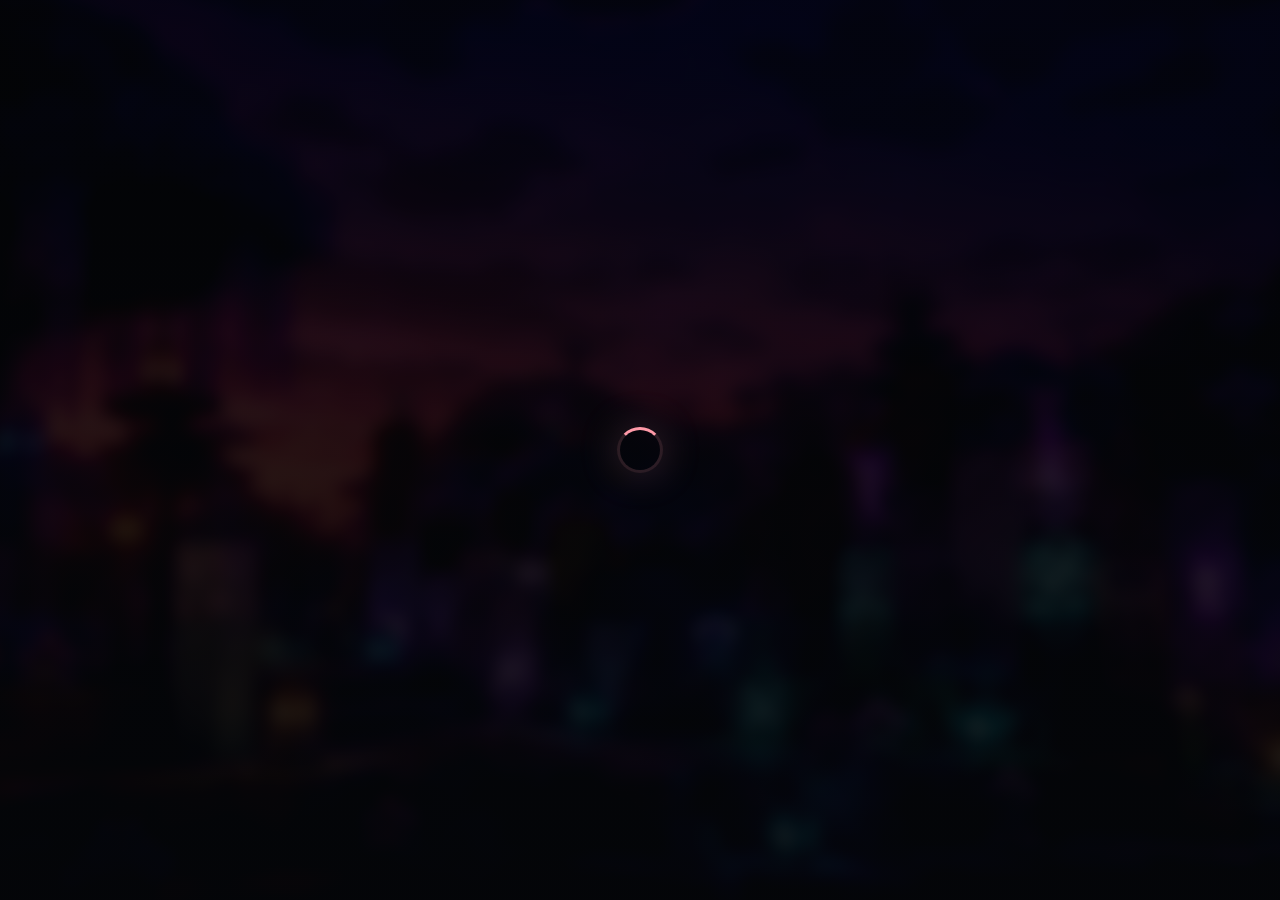
==== commit 5aaedb35: "Fresh upload of Semen client site and local server. EOF  Co-authored-by: Cursor <cursoragent@cursor." ====
--- a/index.html
+++ b/index.html
@@ -3,12 +3,21 @@
   <head>
     <meta charset="UTF-8" />
     <meta name="viewport" content="width=device-width, initial-scale=1.0" />
-    <title>Site</title>
-    <script type="module" crossorigin src="/assets/local.bundle.js"></script>
-    <link rel="stylesheet" crossorigin href="/assets/index-h4STkTJJ.css">
-    <link rel="stylesheet" crossorigin href="/assets/custom-theme.css?v=999">
-  </head>
+    <title>Loading...</title>
+    <link rel="preconnect" href="https://fonts.googleapis.com" />
+    <link rel="preconnect" href="https://fonts.gstatic.com" crossorigin />
+    <link
+      href="https://fonts.googleapis.com/css2?family=Manrope:wght@400;500;600;700;800&family=Space+Grotesk:wght@400;500;700&display=swap"
+      rel="stylesheet"
+    />
+    <script type="module" crossorigin src="/assets/index-BKmpLbls.js"></script>
+    <link rel="stylesheet" crossorigin href="/assets/index-qtVNvGyp.css">
+    <script src="https://challenges.cloudflare.com/turnstile/v0/api.js" async defer></script>
+</head>
   <body>
+
+
+
     <div id="root"></div>
   </body>
 </html>
--- a/assets/index-qtVNvGyp.css
+++ b/assets/index-qtVNvGyp.css
@@ -0,0 +1,45 @@
+:root{--bg: #05070b;--bg-2: #080d14;--panel: rgba(9, 15, 24, .68);--panel-strong: rgba(10, 16, 25, .86);--panel-soft: rgba(255, 255, 255, .045);--line: rgba(255, 255, 255, .105);--line-strong: rgba(255, 154, 168, .28);--text: #f7f9fc;--muted: rgba(229, 237, 249, .64);--faint: rgba(229, 237, 249, .42);--cyan: #ff9aa8;--blue: #ff7f96;--lime: #b7ff83;--amber: #ffd27a;--red: #ff6677;--radius-xl: 44px;--radius-lg: 30px;--radius-md: 20px;--shadow: 0 28px 90px rgba(0, 0, 0, .42);--shadow-soft: 0 18px 58px rgba(0, 0, 0, .28)}*{box-sizing:border-box;margin:0;padding:0}html{position:relative;min-height:100%;scroll-behavior:smooth;overflow-x:hidden;background:var(--bg)}body{position:relative;min-height:100dvh;overflow-x:hidden;overflow-y:auto;overscroll-behavior-y:auto;color:var(--text);background:linear-gradient(180deg,var(--bg) 0%,var(--bg-2) 48%,#05070b 100%);font-family:Suisse Intl,Manrope,Geist,-apple-system,BlinkMacSystemFont,sans-serif;-webkit-font-smoothing:antialiased;text-rendering:geometricPrecision;-webkit-user-select:none;user-select:none;-webkit-touch-callout:none}#root{position:relative;min-height:100dvh}body *{-webkit-user-select:none;user-select:none}input,textarea{-webkit-user-select:text;user-select:text}button,a,input,textarea,select{font:inherit}button,a{touch-action:manipulation}a{color:inherit;text-decoration:none}img,svg,video,iframe{display:block;max-width:100%}button{cursor:pointer}button:disabled{cursor:not-allowed;opacity:.62}::-webkit-scrollbar{width:0;height:0}::selection{color:#041017;background:#ff9aa8e6}.visually-hidden{position:absolute;width:1px;height:1px;padding:0;margin:-1px;overflow:hidden;clip:rect(0,0,0,0);white-space:nowrap;border:0}.main-container{position:relative;isolation:isolate;min-height:100dvh;padding:0 clamp(18px,5vw,112px) 0;overflow:hidden;background:linear-gradient(180deg,#05070b00,#05070b 78%)}.main-container:before{content:"";position:absolute;top:0;right:0;bottom:0;left:0;z-index:0;pointer-events:none;opacity:.45;background:linear-gradient(rgba(255,255,255,.028) 1px,transparent 1px),linear-gradient(90deg,rgba(255,255,255,.022) 1px,transparent 1px);background-size:86px 86px;-webkit-mask-image:linear-gradient(180deg,rgba(0,0,0,.72),transparent 72%);mask-image:linear-gradient(180deg,rgba(0,0,0,.72),transparent 72%)}.main-container:after{content:"";display:none}.site-layout-shell{position:relative;z-index:2;width:min(1480px,100%);margin:0 auto}.site-layout-shell.locale-switching{animation:shell-refresh .34s cubic-bezier(.22,1,.36,1) both}.background-image{position:absolute;top:0;left:0;right:0;z-index:0;width:100%;height:min(920px,88vh);object-fit:cover;object-position:center;opacity:.58;pointer-events:none;filter:brightness(.42) saturate(1.16) contrast(1.08);-webkit-mask-image:linear-gradient(180deg,#000 0%,rgba(0,0,0,.88) 52%,transparent 100%);mask-image:linear-gradient(180deg,#000 0%,rgba(0,0,0,.88) 52%,transparent 100%)}.page-content,.content-wrapper,.hero-section,.hero-content{position:relative;z-index:2;width:100%;overflow:visible}.hero-section{min-height:auto}.navigation{position:fixed;top:24px;left:50%;z-index:80;width:min(760px,calc(100vw - 32px));padding:12px 22px;display:flex;flex-direction:column;align-items:stretch;border:1px solid rgba(255,255,255,.14);background:#1f1f1f57;box-shadow:0 22px 54px #00000047,inset 0 1px #ffffff12;transform:translate(-50%);backdrop-filter:blur(12px);-webkit-backdrop-filter:blur(12px);transition:border-radius .3s ease,width .3s ease,background .3s ease,box-shadow .3s ease}.navigation.nav-enter-enabled{animation:nav-enter 1.78s cubic-bezier(.05,1,.5,1) both}.navigation.nav-rounded-full{border-radius:999px}.navigation.nav-rounded-xl{border-radius:26px}.navigation:before{display:none}.nav-main-row{min-height:42px;display:flex;align-items:center;justify-content:space-between;gap:clamp(14px,2.2vw,28px)}.navigation .brand-name{min-width:112px;display:inline-flex;align-items:center;gap:10px;color:#fff;font-size:17px;font-weight:900;letter-spacing:-.045em;white-space:nowrap}.nav-logo-mark{width:38px;height:38px;border-radius:8px;border-radius:8px;flex:0 0 auto;object-fit:contain}.nav-center{display:flex;align-items:center;justify-content:center;gap:clamp(18px,2.4vw,30px)}.animated-nav-link{position:relative;height:22px;display:inline-flex;align-items:center;overflow:hidden;color:#e5edf9b8;font-size:14px;font-weight:760;letter-spacing:-.015em;line-height:22px;transition:color .22s ease,transform .22s ease}.animated-nav-text{display:flex;height:22px;transform:translateY(0)}.animated-nav-text span{height:22px;display:flex;align-items:center;justify-content:center}.animated-nav-text span:last-child{display:none}.animated-nav-text span:first-child,.animated-nav-link.active .animated-nav-text span:first-child{color:#e5edf9b8}.animated-nav-link:hover,.animated-nav-link.active{color:#fff;transform:translateY(-1px)}.animated-nav-link:hover .animated-nav-text span:first-child,.animated-nav-link.active .animated-nav-text span:first-child{color:#fff}.animated-nav-link:after{display:none;content:none}.animated-nav-link:hover:after,.animated-nav-link.active:after{display:none}.nav-buttons{display:flex;align-items:center;justify-content:flex-end;gap:10px}.nav-mobile-toggle,.nav-mobile-panel{display:none}.login-button,.get-started-button,.profile-button,.advantages-button,.pricing-button,.primary-button,.ghost-button,.action-button,.submit-button,.save-button,.login-form-button,.payment-cta,.category-button,.profile-action-link,.footer-nav-button,.social-button,.download-button,.logout-button,.payment-close,.maintenance-primary,.signup-link-button{min-height:44px;padding:11px 18px;display:inline-flex;align-items:center;justify-content:center;gap:8px;border:1px solid rgba(255,255,255,.13);border-radius:999px;color:#f6f8fbf0;background:radial-gradient(circle at 50% 0%,rgba(255,255,255,.085),transparent 58%),linear-gradient(180deg,#ffffff17,#ffffff08),#080d15c2;box-shadow:0 14px 32px #0000003d,inset 0 1px #ffffff1c,inset 0 -14px 28px #00000029;font-weight:820;letter-spacing:-.015em;text-shadow:0 1px 0 rgba(0,0,0,.28);position:relative;overflow:hidden;transition:transform .22s ease,border-color .22s ease,box-shadow .22s ease,background .22s ease,color .22s ease,opacity .22s ease}.login-button:before,.get-started-button:before,.profile-button:before,.advantages-button:before,.pricing-button:before,.primary-button:before,.ghost-button:before,.payment-cta:before{content:"";position:absolute;top:1px;right:1px;bottom:1px;left:1px;border-radius:inherit;pointer-events:none;background:linear-gradient(115deg,transparent 0%,rgba(255,255,255,.16) 38%,transparent 54%);opacity:0;transform:translate(-38%) skew(-16deg);transition:opacity .24s ease,transform .48s ease}.login-button:hover:before,.get-started-button:hover:before,.profile-button:hover:before,.advantages-button:hover:before,.pricing-button:hover:before,.primary-button:hover:before,.ghost-button:hover:before,.payment-cta:hover:before{opacity:1;transform:translate(42%) skew(-16deg)}.get-started-button,.pricing-button,.primary-button,.payment-cta,.login-form-button,.action-button,.maintenance-primary{border-color:#ff9aa83b;background:radial-gradient(circle at 28% 0%,rgba(255,154,168,.34),transparent 42%),radial-gradient(circle at 82% 100%,rgba(255,127,150,.18),transparent 42%),linear-gradient(135deg,#ff9aa838,#ff7f961f),#080f18db;box-shadow:0 18px 46px #e75c742e,0 12px 34px #0000003d,inset 0 1px #ffffff29,inset 0 -16px 34px #0000002e}.profile-button,.get-started-button,.pricing-button{color:#f8fbff;background:radial-gradient(circle at 24% 0%,rgba(255,154,168,.26),transparent 42%),linear-gradient(145deg,#0e1f2dfa,#070d15eb)}.login-button,.advantages-button,.ghost-button,.footer-nav-button{color:var(--muted)}.navigation .login-button,.navigation .get-started-button,.navigation .profile-button{min-height:38px;padding:8px 15px;font-size:13px}.navigation .login-button{border-color:#ffffff1f;color:#e5e7ebc7;background:#1f1f1f9e;box-shadow:0 10px 24px #0000002e,inset 0 1px #ffffff0e}.navigation .get-started-button,.navigation .profile-button{border-color:#ffffff42;color:#061018;text-shadow:none;background:linear-gradient(135deg,#f7fbff,#b9c5d3);box-shadow:0 0 24px #ffffff1f,0 12px 28px #0003,inset 0 1px #ffffffb8}.navigation .get-started-button .button-icon{filter:brightness(0);opacity:.86}.navigation .login-button:hover,.navigation .get-started-button:hover,.navigation .profile-button:hover{transform:translateY(-2px)}.navigation .get-started-button:hover{color:#061018}.button-text,.advantages-text,.payment-cta-label,.nav-text{position:relative;z-index:1;color:inherit}.button-icon,.pricing-icon,.payment-cta-icon,.nav-icon,.social-icon,.input-icon,.category-button img,.badge img,.submit-button img{position:relative;z-index:1;width:18px;height:18px;object-fit:contain;filter:brightness(0) invert(1);opacity:.88}.login-button:hover,.get-started-button:hover,.profile-button:hover,.advantages-button:hover,.pricing-button:hover,.primary-button:hover,.ghost-button:hover,.action-button:hover,.submit-button:hover,.save-button:hover,.login-form-button:hover,.payment-cta:hover,.category-button:hover,.profile-action-link:hover,.footer-nav-button:hover,.social-button:hover,.download-button:hover,.logout-button:hover,.maintenance-primary:hover{color:#fff;transform:translateY(-3px) scale(1.015);border-color:#ff9aa86b;box-shadow:0 24px 62px #00000061,0 0 42px #ff9aa829,inset 0 1px #ffffff24}.navigation .get-started-button:hover,.navigation .profile-button:hover{color:#061018}.navigation .get-started-button:hover .button-icon{filter:brightness(0)}.login-button:focus-visible,.get-started-button:focus-visible,.profile-button:focus-visible,.advantages-button:focus-visible,.pricing-button:focus-visible,.primary-button:focus-visible,.ghost-button:focus-visible,.action-button:focus-visible,.submit-button:focus-visible,.save-button:focus-visible,.login-form-button:focus-visible,.payment-cta:focus-visible,.category-button:focus-visible,.profile-action-link:focus-visible,.footer-nav-button:focus-visible,.social-button:focus-visible,input:focus-visible,textarea:focus-visible{outline:2px solid rgba(255,154,168,.56);outline-offset:3px}.home-page .hero-section{min-height:auto}.home-page .hero-content{min-height:760px;display:grid;align-items:center;padding-top:118px;padding-bottom:42px}.home-page:before{content:"";position:absolute;top:clamp(860px,112vh,1040px);left:50%;z-index:0;width:min(1180px,92vw);height:560px;pointer-events:none;border-radius:999px;opacity:.5;filter:blur(36px);transform:translate(-50%);background:radial-gradient(ellipse at center,rgba(255,154,168,.18) 0%,rgba(255,127,150,.11) 34%,rgba(183,255,131,.052) 54%,transparent 76%)}.home-motion-layer{position:absolute;top:0;right:0;bottom:0;left:0;z-index:0;display:block;overflow:hidden;pointer-events:none}.home-motion-grid{position:absolute;top:0;right:0;bottom:0;left:0;opacity:.28;background:linear-gradient(rgba(255,255,255,.045) 1px,transparent 1px),linear-gradient(90deg,rgba(255,154,168,.04) 1px,transparent 1px);background-size:72px 72px;-webkit-mask-image:radial-gradient(circle at 50% 30%,#000 0%,transparent 68%);mask-image:radial-gradient(circle at 50% 30%,#000 0%,transparent 68%);animation:home-grid-drift 18s linear infinite}.home-blob,.home-particle{position:absolute;display:block;border-radius:999px;pointer-events:none}.home-blob{filter:blur(34px);opacity:.42;animation:home-blob-float 9s ease-in-out infinite alternate}.home-blob.blob-one{top:18%;left:10%;width:clamp(170px,22vw,320px);height:clamp(170px,22vw,320px);background:#ff9aa838}.home-blob.blob-two{right:4%;bottom:14%;width:clamp(180px,25vw,360px);height:clamp(180px,25vw,360px);background:#ff7f962e;animation-delay:-2.4s}.home-blob.blob-three{left:48%;top:58%;width:clamp(120px,17vw,220px);height:clamp(120px,17vw,220px);background:#b7ff831a;animation-delay:-4.8s}.home-particle{width:7px;height:7px;background:#ebfcffc2;box-shadow:0 0 22px #ff9aa87a;animation:home-particle-float 6s ease-in-out infinite}.home-particle.particle-one{left:22%;top:26%}.home-particle.particle-two{right:24%;top:36%;animation-delay:-1.6s}.home-particle.particle-three{left:58%;bottom:24%;animation-delay:-3.2s}.home-depth-stage,.home-tilt-item{position:relative;transform-style:preserve-3d}.home-hero-depth{z-index:3;pointer-events:auto;transform-style:flat}.home-motion-line{position:absolute;height:1px;width:min(560px,48vw);background:linear-gradient(90deg,transparent,rgba(255,154,168,.34),transparent);opacity:.34}.home-motion-line.line-one{top:24%;left:4%;transform:rotate(-12deg)}.home-motion-line.line-two{top:38%;right:2%;transform:rotate(14deg)}.home-page .hero-info{width:min(1040px,100%);margin:0 auto}.home-page .hero-text-content{position:relative;display:grid;justify-items:center;gap:26px;padding:0;text-align:center;animation:fadeInUp .72s cubic-bezier(.22,1,.36,1) both}.home-page .hero-text-content:before{display:none;content:""}.home-page .main-headline{max-width:880px;display:flex;justify-content:center;align-items:baseline;flex-wrap:wrap;gap:.1em .22em;color:#fff;font-size:clamp(34px,4.4vw,58px);font-weight:900;line-height:1.04;letter-spacing:-.035em;text-wrap:balance;text-shadow:0 24px 80px rgba(0,0,0,.48)}.home-page .headline-drop,.home-page .main-subline,.home-page .action-buttons{opacity:0;animation:fadeInUp .72s cubic-bezier(.22,1,.36,1) both}.home-page .headline-drop:nth-child(1){animation-delay:.06s}.home-page .headline-drop:nth-child(2){animation-delay:.14s}.home-page .headline-drop:nth-child(3){animation-delay:.22s}.home-page .headline-drop:nth-child(4){animation-delay:.3s}.home-page .main-subline{animation-delay:.38s}.home-page .action-buttons{animation-delay:.46s}.home-page .main-headline .headline-brand,.home-page .main-headline .headline-finish-strong{color:#fff!important;text-shadow:0 0 38px rgba(255,154,168,.18)}.home-page .main-headline .headline-brand{flex-basis:auto;margin-bottom:0;font-size:1em;letter-spacing:-.04em}.home-page .main-headline .headline-lead,.home-page .main-headline .headline-finish-muted{color:#e5edf99e!important}.home-page .main-headline .headline-lead{font-size:.74em;letter-spacing:-.008em}.home-page .main-headline .headline-finish-strong,.home-page .main-headline .headline-finish-muted{font-size:.78em;letter-spacing:-.01em}.home-page .main-headline .headline-finish-muted{color:#e5edf980!important}.main-subline{width:min(720px,100%);color:var(--muted);font-size:clamp(15px,1.3vw,18px);line-height:1.65;text-wrap:balance}.home-page .action-buttons{position:relative;z-index:5;margin-top:4px;display:flex;align-items:center;justify-content:center;gap:12px;flex-wrap:wrap}.home-page .advantages-button,.home-page .pricing-button{min-height:44px;padding:10px 18px;font-size:14px;text-shadow:none;will-change:transform,box-shadow,background;transition:transform .24s cubic-bezier(.22,1,.36,1),border-color .24s ease,box-shadow .24s ease,background .24s ease,color .24s ease}.home-page .advantages-button{border-color:#ffffff1f;color:#e5e7ebc7;background:#1f1f1f9e;box-shadow:0 10px 24px #0000002e,inset 0 1px #ffffff0e}.home-page .pricing-button{border-color:#ffffff42;color:#061018;background:linear-gradient(135deg,#f7fbff,#b9c5d3);box-shadow:0 0 24px #ffffff1f,0 12px 28px #0003,inset 0 1px #ffffffb8}.home-page .pricing-button .button-icon{filter:brightness(0);opacity:.86}.home-page .advantages-button .button-icon{filter:brightness(0) invert(1);opacity:.78}.home-page .advantages-button:hover,.home-page .pricing-button:hover{transform:translateY(-4px) scale(1.018)}.home-page .pricing-button:hover{color:#061018;border-color:#ffffff61;background:linear-gradient(135deg,#fff,#c8d4e1);box-shadow:0 0 34px #ffffff2e,0 18px 40px #0000003d,inset 0 1px #ffffffdb}.home-page .advantages-button:hover{color:#f6f8fbf0;border-color:#fff3;background:#2a2a2aad;box-shadow:0 16px 36px #00000042,0 0 28px #ff9aa814,inset 0 1px #ffffff14}.home-page .advantages-button:active,.home-page .pricing-button:active{transform:translateY(-1px) scale(.985);transition-duration:.1s}.home-page .advantages-button:hover:before,.home-page .pricing-button:hover:before{opacity:1;transform:translate(42%) skew(-16deg)}.home-hero-proof{display:flex;justify-content:center;flex-wrap:wrap;gap:10px;margin-top:0}.home-hero-proof span{min-height:36px;display:inline-flex;align-items:center;padding:0 14px;border:1px solid rgba(255,154,168,.18);border-radius:999px;color:#ebfcffe0;background:#ff9aa812;font-size:12px;font-weight:800;letter-spacing:.04em;text-transform:uppercase}.home-reveal{opacity:0;transform:translateY(34px);transition:opacity .72s cubic-bezier(.22,1,.36,1),transform .72s cubic-bezier(.22,1,.36,1);will-change:opacity,transform}.home-reveal.is-visible{opacity:1;transform:translateY(0)}.home-stagger-item{opacity:0;transform:translateY(24px);transition:opacity .62s cubic-bezier(.22,1,.36,1),transform .62s cubic-bezier(.22,1,.36,1);transition-delay:var(--stagger-delay, 0ms)}.home-reveal.is-visible .home-stagger-item{opacity:1;transform:translateY(0)}.home-highlights-section,.features-section,.home-workflow-section,.media-section,.testimonials-section,.home-final-cta,.profile-section,.information-section,.promocode-card,.settings-panel,.product-grid,.page-stack,.terms-content{margin-top:clamp(86px,10vw,156px)}.home-highlights-section,.features-section,.home-workflow-section{position:relative;perspective:1200px}.home-highlights-section:before,.features-section:before,.home-workflow-section:before{content:"";display:none}.home-stats-section,.feature-cards,.home-workflow-grid,.media-grid,.profile-status-grid,.profile-dashboard-grid,.profile-settings-grid,.profile-support-layout{display:grid;gap:clamp(16px,2vw,28px)}.home-stats-section,.home-workflow-grid,.profile-status-grid{grid-template-columns:repeat(4,minmax(0,1fr))}.home-stats-section,.home-workflow-grid{transform-style:preserve-3d}.home-stats-section{max-width:1180px;margin-inline:auto}.home-workflow-grid{grid-template-columns:repeat(3,minmax(0,1fr));max-width:1180px;margin-inline:auto}.profile-dashboard-grid,.profile-settings-grid,.profile-support-layout,.media-grid{grid-template-columns:repeat(2,minmax(0,1fr))}.single-media-grid{grid-template-columns:minmax(0,1fr)}.glass-panel,.home-stat-card,.feature-card,.home-workflow-card,.media-card,.product-card,.login-form,.profile-panel,.profile-status-card,.profile-settings-card,.settings-panel,.promocode-card,.profile-ticket-card,.overview-card,.page-header,.terms-content,.payment-method,.payment-details,.payment-provider-panel,.payment-terms-card,.maintenance-card,.profile-access-meter{position:relative;border:1px solid var(--line);border-radius:var(--radius-lg);background:linear-gradient(180deg,#ffffff13,#ffffff08),var(--panel);box-shadow:var(--shadow-soft),inset 0 1px #ffffff12;backdrop-filter:blur(16px) saturate(1.1);-webkit-backdrop-filter:blur(16px) saturate(1.1)}.home-stat-card,.feature-card,.home-workflow-card,.media-card,.product-card,.profile-panel,.profile-status-card,.overview-card{overflow:hidden;transition:transform .36s cubic-bezier(.22,1,.36,1),border-color .28s ease,box-shadow .36s ease,background .28s ease,filter .28s ease;transform-style:preserve-3d}.home-stat-card:before,.feature-card:before,.home-workflow-card:before,.media-card:before,.product-card:before,.profile-panel:before,.overview-card:before{content:"";position:absolute;top:0;right:0;bottom:0;left:0;border-radius:inherit;pointer-events:none;background:linear-gradient(135deg,rgba(255,255,255,.16),transparent 24%),linear-gradient(315deg,rgba(255,154,168,.18),transparent 34%);opacity:.64;transform:translateZ(1px)}.home-stat-card:after,.feature-card:after,.home-workflow-card:after{content:"";position:absolute;inset:auto 18px 16px 18px;height:44px;pointer-events:none;border-radius:50%;background:#ff9aa829;filter:blur(22px);opacity:0;transition:opacity .32s ease}.home-stat-card:hover,.feature-card:hover,.home-workflow-card:hover,.media-card:hover,.product-card:hover,.profile-panel:hover,.profile-status-card:hover,.overview-card:hover{transform:translateY(-8px) rotateX(3deg) rotateY(-3deg) scale(1.012);border-color:var(--line-strong);box-shadow:0 30px 86px #00000075,0 0 52px #ff9aa81f,inset 0 1px #ffffff29;filter:saturate(1.08)}.home-stat-card:hover:after,.feature-card:hover:after,.home-workflow-card:hover:after{opacity:1}.section-title,.terms-title,.welcome-title,.payment-title,.payment-heading,.profile-identity-block h1,.profile-panel-header h2,.home-final-cta h2,.maintenance-card h1{color:var(--text);font-weight:900;letter-spacing:-.06em;text-wrap:balance}.section-title{font-size:clamp(34px,5vw,68px);line-height:.98}.features-header,.media-header{width:min(760px,100%);margin:0 auto clamp(28px,4vw,48px);display:grid;gap:14px;text-align:center}.section-description,.card-description,.payment-subtitle,.profile-panel-header p,.brand-description,.terms-body,.maintenance-text,.profile-ticket-guide,.payment-provider-description,.home-final-cta p{color:var(--muted);line-height:1.7}.eyebrow,.home-workflow-chip,.profile-kicker,.payment-kicker,.payment-field-label,.home-final-cta-kicker,.maintenance-eyebrow{color:#ff9aa8d1;font-size:12px;font-weight:850;letter-spacing:.14em;text-transform:uppercase}.home-stat-card,.home-workflow-card{min-height:220px;padding:28px;display:grid;align-content:space-between;gap:18px}.home-stat-card{border-radius:32px;border-color:#ffffff1d;background:radial-gradient(circle at 20% 0%,rgba(255,154,168,.16),transparent 38%),linear-gradient(180deg,#ffffff16,#ffffff07),#080e16bd}.home-stat-card-catalog{background:radial-gradient(circle at 18% 0%,rgba(255,154,168,.22),transparent 42%),radial-gradient(circle at 100% 100%,rgba(255,127,150,.11),transparent 40%),linear-gradient(180deg,#ffffff16,#ffffff07),#070f18c2}.home-stat-card-clients{background:radial-gradient(circle at 18% 0%,rgba(183,255,131,.17),transparent 42%),radial-gradient(circle at 100% 100%,rgba(255,154,168,.09),transparent 40%),linear-gradient(180deg,#ffffff16,#ffffff07),#0a1212c2}.home-stat-card-activity{background:radial-gradient(circle at 18% 0%,rgba(255,127,150,.22),transparent 42%),radial-gradient(circle at 100% 100%,rgba(255,154,168,.1),transparent 40%),linear-gradient(180deg,#ffffff16,#ffffff07),#090d1ac2}.home-stat-card-support{background:radial-gradient(circle at 18% 0%,rgba(255,210,122,.15),transparent 42%),radial-gradient(circle at 100% 100%,rgba(183,255,131,.08),transparent 40%),linear-gradient(180deg,#ffffff16,#ffffff07),#140f0ab3}.home-stat-card-top,.home-workflow-step{display:flex;align-items:center;justify-content:space-between;gap:12px}.home-stat-card-icon{width:46px;height:46px;display:grid;place-items:center;border-radius:16px;border:1px solid rgba(255,255,255,.11);background:#ffffff0e;box-shadow:inset 0 1px #ffffff14;font-size:24px;transform:translateZ(28px)}.home-stat-card-catalog .home-stat-card-icon{color:#d9f8ff;background:#ff9aa81f}.home-stat-card-clients .home-stat-card-icon{color:#ebffdd;background:#b7ff831c}.home-stat-card-activity .home-stat-card-icon{color:#e3ecff;background:#ff7f961f}.home-stat-card-support .home-stat-card-icon{color:#fff2d5;background:#ffd27a1c}.home-stat-card strong,.profile-status-card strong,.overview-card strong{color:#fff;font-size:clamp(30px,4vw,52px);font-weight:900;letter-spacing:-.06em}.home-stat-card span,.home-workflow-card h3,.card-title{position:relative;color:#fff;transform:translateZ(22px)}.home-stat-card p,.home-workflow-card p,.card-description{position:relative;transform:translateZ(16px)}.home-workflow-index,.home-stat-card-index{display:inline-flex;min-width:42px;min-height:42px;align-items:center;justify-content:center;border:1px solid rgba(255,154,168,.22);border-radius:999px;color:var(--cyan);background:#ff9aa814}.feature-cards{grid-template-columns:repeat(12,minmax(0,1fr));max-width:1180px;margin-inline:auto;align-items:stretch;gap:clamp(28px,3.2vw,44px)}.feature-stack-item{width:100%;transform-style:preserve-3d}.feature-stack-item-right{grid-column:5 / -1;justify-self:stretch}.feature-stack-item-left{grid-column:1 / 9;justify-self:stretch}.feature-stack-item:nth-child(3){grid-column:1 / 7}.feature-stack-item:nth-child(4){grid-column:7 / -1}.feature-card{min-height:285px;padding:clamp(26px,4vw,42px);display:grid;grid-template-columns:auto minmax(0,1fr);align-items:center;gap:clamp(24px,5vw,58px);border-radius:36px;background:radial-gradient(circle at 10% 0%,rgba(255,154,168,.16),transparent 38%),radial-gradient(circle at 92% 88%,rgba(183,255,131,.08),transparent 34%),linear-gradient(180deg,#ffffff16,#ffffff07),#080e16c2}.feature-card-left{grid-template-columns:minmax(0,1fr) auto;background:radial-gradient(circle at 92% 0%,rgba(183,255,131,.14),transparent 38%),radial-gradient(circle at 8% 88%,rgba(255,154,168,.09),transparent 34%),linear-gradient(180deg,#ffffff16,#ffffff07),#081012c2}.feature-card-left .feature-icon{order:2}.feature-card-right{background:radial-gradient(circle at 10% 0%,rgba(255,154,168,.17),transparent 38%),radial-gradient(circle at 92% 88%,rgba(255,127,150,.1),transparent 34%),linear-gradient(180deg,#ffffff16,#ffffff07),#080e16c2}.feature-icon{width:min(180px,32vw);transform:translateZ(34px);filter:drop-shadow(0 24px 46px rgba(0,0,0,.42));transition:transform .32s ease,filter .32s ease}.feature-card:hover .feature-icon{transform:translateZ(46px) translateY(-4px) scale(1.035);filter:drop-shadow(0 28px 54px rgba(0,0,0,.44)) drop-shadow(0 0 26px rgba(255,154,168,.14))}.card-content{position:relative;display:grid;gap:10px}.card-title{font-size:clamp(26px,3vw,40px);font-weight:900;letter-spacing:-.06em}.features-ecosystem{width:min(1120px,calc(100% - 32px));margin-top:clamp(52px,6.5vw,102px);margin-inline:auto;scroll-margin-top:132px}.features-ecosystem-header{display:grid;grid-template-columns:minmax(0,1.08fr) minmax(280px,.72fr);align-items:start;gap:clamp(24px,7vw,96px);margin:0 auto clamp(42px,6vw,74px)}.features-ecosystem-header .section-title{max-width:660px;font-size:clamp(34px,4.35vw,58px);line-height:1.04;text-align:left}.features-ecosystem-header .section-description{max-width:430px;justify-self:end;padding-top:4px;color:#e6effbdb;font-size:clamp(15px,1.3vw,17px);line-height:1.68;text-align:left}.features-product-preview{position:relative;margin:0 auto clamp(36px,6vw,72px);padding:3px;overflow:hidden;border:1px solid rgba(255,255,255,.095);border-radius:32px;background:radial-gradient(circle at 50% 0%,rgba(255,154,168,.12),transparent 34%),linear-gradient(180deg,#ffffff0a,#ffffff03),#030509a3;box-shadow:0 36px 110px #00000070,inset 0 1px #ffffff13}.features-product-preview:before{content:"";position:absolute;top:-1px;right:-1px;bottom:-1px;left:-1px;border-radius:inherit;pointer-events:none;background:linear-gradient(90deg,transparent,rgba(255,154,168,.16),transparent),radial-gradient(circle at 72% 20%,rgba(183,255,131,.08),transparent 30%);opacity:.58}.features-preview-stage{position:relative;min-height:368px;aspect-ratio:88 / 36;overflow:hidden;border-radius:29px;background:#05070b}.features-preview-image{position:absolute;top:0;right:0;bottom:0;left:0;width:100%;height:100%;object-fit:cover;filter:brightness(.54) saturate(1.1) contrast(1.05);transform:scale(1.035)}.features-preview-fade{position:absolute;top:0;right:0;bottom:0;left:0;z-index:4;pointer-events:none;background:linear-gradient(180deg,#05070b0a,#05070b08 45%,#05070b9e),linear-gradient(90deg,rgba(5,7,11,.24),transparent 24%,transparent 76%,rgba(5,7,11,.26))}.features-preview-shell{position:absolute;top:0;right:0;bottom:0;left:0;display:grid;grid-template-columns:220px minmax(0,.92fr) minmax(0,1.42fr);overflow:hidden;border:1px solid rgba(255,255,255,.075);border-radius:22px;background:radial-gradient(circle at 85% 15%,rgba(255,154,168,.09),transparent 28%),linear-gradient(180deg,#ffffff09,#ffffff03),#05070b;box-shadow:inset 0 1px #ffffff0e}.features-preview-sidebar,.features-preview-list,.features-preview-panel{position:relative;z-index:1;min-width:0}.features-preview-sidebar{padding:16px;border-right:1px solid rgba(255,255,255,.06);background:#ffffff05}.features-preview-user{display:flex;align-items:center;gap:10px;min-height:42px;margin-bottom:18px;padding:8px;border:1px solid rgba(255,255,255,.075);border-radius:13px;background:#ffffff07}.features-preview-avatar{width:26px;height:26px;display:grid;place-items:center;border-radius:9px;color:#031015;background:linear-gradient(135deg,#e9fdff,#ff9aa8);font-size:12px;font-weight:950}.features-preview-user strong,.features-preview-toolbar strong,.features-preview-row strong,.features-preview-panel-head strong{display:block;color:#ffffffeb;font-size:12px;font-weight:850;letter-spacing:-.02em}.features-preview-user span,.features-preview-toolbar span,.features-preview-row span,.features-preview-panel-head span{display:block;color:#e6effb6b;font-size:10px;line-height:1.5}.features-preview-menu{display:grid;gap:8px}.features-preview-menu span{padding:10px 12px;border-radius:12px;color:#e6effb75;font-size:12px;font-weight:750}.features-preview-menu .is-active{color:#fff;background:#ff9aa818;box-shadow:inset 0 0 0 1px #ff9aa821}.features-preview-list{padding:18px;border-right:1px solid rgba(255,255,255,.06)}.features-preview-toolbar{display:flex;align-items:center;justify-content:space-between;gap:12px;margin-bottom:14px}.features-preview-row{display:grid;gap:6px;margin-bottom:10px;padding:14px;border:1px solid rgba(255,255,255,.055);border-radius:15px;background:#ffffff05}.features-preview-row.is-selected{border-color:#ff9aa86b;background:radial-gradient(circle at 0% 0%,rgba(255,154,168,.12),transparent 40%),#ff9aa80e;box-shadow:0 0 28px #ff9aa814}.features-preview-panel{padding:22px;display:grid;align-content:center;gap:22px}.features-preview-panel-head{display:flex;align-items:center;gap:12px}.features-preview-dot{width:38px;height:38px;border-radius:999px;background:radial-gradient(circle at 50% 50%,rgba(255,154,168,.96),rgba(255,154,168,.18) 42%,transparent 62%),#ff9aa814;box-shadow:0 0 30px #ff9aa842,inset 0 0 0 1px #ff9aa833}.features-preview-meter{height:11px;overflow:hidden;border-radius:999px;background:#fff1}.features-preview-meter span{width:var(--meter);height:100%;display:block;border-radius:inherit;background:linear-gradient(90deg,#ff9aa8,#b7ff83);box-shadow:0 0 28px #ff9aa838}.features-preview-switches{display:grid;grid-template-columns:repeat(3,minmax(0,1fr));gap:10px}.features-preview-switches span{min-height:42px;display:inline-flex;align-items:center;justify-content:center;border:1px solid rgba(255,255,255,.075);border-radius:14px;color:#e6effbb8;background:#ffffff07;font-size:11px;font-weight:800;text-align:center}.features-mini-grid{width:min(100%,1080px);margin-inline:auto;display:grid;grid-template-columns:repeat(3,minmax(0,1fr));gap:clamp(18px,3.4vw,46px)}.feature-mini-item{display:grid;gap:10px;min-width:0}.feature-mini-title{display:flex;align-items:center;gap:9px;color:#fff}.feature-mini-title svg{width:16px;height:16px;flex:0 0 auto;color:#ffffffeb;stroke-width:1.9}.feature-mini-title img{width:20px;height:20px;flex:0 0 auto;object-fit:contain;filter:brightness(1.15) drop-shadow(0 0 12px rgba(255,154,168,.18))}.feature-mini-title h3{margin:0;color:inherit;font-size:14px;font-weight:900;letter-spacing:-.025em}.feature-mini-item p{margin:0;color:#e5edf99e;font-size:14px;line-height:1.62}.home-workflow-section{width:min(1120px,calc(100% - 32px));margin-inline:auto}.home-workflow-header{width:min(820px,100%)}.home-workflow-board{width:100%;padding:clamp(16px,2.6vw,26px);overflow:hidden;border-radius:36px;border-color:#ffffff1b;background:radial-gradient(circle at 8% 0%,rgba(255,154,168,.15),transparent 32%),radial-gradient(circle at 92% 12%,rgba(183,255,131,.08),transparent 30%),linear-gradient(180deg,#fff1,#ffffff05),#04070cb3}.home-workflow-board:after{content:"";position:absolute;inset:auto 8% -52px 8%;height:96px;pointer-events:none;border-radius:999px;background:#ff9aa81f;filter:blur(44px)}.home-workflow-board-top{position:relative;z-index:1;display:flex;align-items:center;justify-content:space-between;gap:18px;margin-bottom:clamp(16px,2.4vw,26px)}.home-workflow-board-top>span{color:#ff9aa8d1;font-size:11px;font-weight:900;letter-spacing:.16em;text-transform:uppercase}.home-workflow-progress{position:relative;flex:1 1 auto;max-width:520px;display:grid;grid-template-columns:repeat(3,minmax(0,1fr));align-items:center;gap:10px}.home-workflow-progress:before{content:"";position:absolute;left:12%;right:12%;top:50%;height:1px;background:linear-gradient(90deg,#ff9aa82e,#b7ff8352,#ff9aa82e)}.home-workflow-progress i{position:relative;z-index:1;width:38px;height:38px;display:grid;place-items:center;justify-self:center;border:1px solid rgba(255,255,255,.12);border-radius:999px;color:#ffffffdb;background:#05070be0;box-shadow:0 0 28px #ff9aa817;font-size:11px;font-style:normal;font-weight:900}.home-workflow-grid{position:relative;z-index:1;gap:clamp(12px,1.8vw,18px)}.home-workflow-card{min-height:260px;padding:clamp(20px,2.6vw,28px);display:grid;align-content:space-between;gap:24px;overflow:hidden;border:1px solid rgba(255,255,255,.095);border-radius:28px;background:linear-gradient(145deg,#ffffff12,#ffffff05),#060a10b8;box-shadow:inset 0 1px #ffffff14,0 18px 56px #00000038}.home-workflow-card:before{opacity:.46;background:linear-gradient(135deg,rgba(255,255,255,.13),transparent 24%),radial-gradient(circle at 0% 0%,rgba(255,154,168,.15),transparent 42%)}.home-workflow-card:after{inset:auto 18px 14px 18px;height:34px}.home-workflow-card-payment{background:radial-gradient(circle at 16% 0%,rgba(255,154,168,.16),transparent 42%),linear-gradient(145deg,#ffffff12,#ffffff05),#060b12c2}.home-workflow-card-launcher{background:radial-gradient(circle at 16% 0%,rgba(183,255,131,.12),transparent 42%),linear-gradient(145deg,#ffffff12,#ffffff05),#070e10c2}.home-workflow-card-support{background:radial-gradient(circle at 16% 0%,rgba(255,127,150,.14),transparent 42%),linear-gradient(145deg,#ffffff12,#ffffff05),#080a12c2}.home-workflow-card-top,.home-workflow-card-footer{position:relative;z-index:1;display:flex;align-items:center;justify-content:space-between;gap:12px}.home-workflow-icon{width:52px;height:52px;display:grid;place-items:center;border:1px solid rgba(255,255,255,.12);border-radius:18px;background:#ffffff0e;box-shadow:inset 0 1px #ffffff13}.home-workflow-icon img{width:22px;height:22px;object-fit:contain;filter:drop-shadow(0 0 16px rgba(255,154,168,.24))}.home-workflow-card-copy{position:relative;z-index:1;display:grid;gap:10px}.home-workflow-card h3{color:#fff;font-size:clamp(24px,2.4vw,32px);font-weight:900;letter-spacing:-.055em}.home-workflow-card p{max-width:30ch;color:#e5edf9a8}.home-workflow-card-footer{justify-content:flex-start}.home-workflow-card-footer span{width:8px;height:8px;border-radius:999px;background:var(--lime);box-shadow:0 0 18px #b7ff837a}.home-workflow-card-footer strong{color:#e5edf98a;font-size:11px;font-weight:850;letter-spacing:.12em;text-transform:uppercase}.home-workflow-sequence{position:relative;width:min(980px,100%);margin:0 auto;display:grid;gap:18px}.home-workflow-rail{position:absolute;left:30px;top:36px;bottom:36px;width:1px;background:linear-gradient(180deg,#ff9aa800,#ff9aa885,#b7ff8357,#ff9aa800);box-shadow:0 0 22px #ff9aa838}.home-workflow-sequence .home-workflow-card{isolation:isolate;min-height:166px;padding:clamp(18px,2.6vw,28px);display:grid;grid-template-columns:70px minmax(0,1fr) 140px;align-items:center;gap:clamp(16px,3vw,34px);overflow:hidden;border:1px solid rgba(255,255,255,.09);border-radius:30px;background:linear-gradient(90deg,#ffffff13,#ffffff05 58%,#ff9aa809),#04070cb8;box-shadow:0 24px 80px #00000047,inset 0 1px #ffffff14;backdrop-filter:blur(16px) saturate(1.12);-webkit-backdrop-filter:blur(16px) saturate(1.12)}.home-workflow-sequence .home-workflow-card:hover{border-color:#ff9aa83d;box-shadow:0 32px 96px #00000057,0 0 46px #ff9aa817,inset 0 1px #ffffff1f}.home-workflow-sequence .home-workflow-card:before{content:"";position:absolute;top:0;right:0;bottom:0;left:0;z-index:-2;border-radius:inherit;pointer-events:none;opacity:.82;background:radial-gradient(circle at 8% 50%,rgba(255,154,168,.16),transparent 30%),radial-gradient(circle at 100% 0%,rgba(183,255,131,.08),transparent 34%)}.home-workflow-sequence .home-workflow-card:after{content:"";position:absolute;top:1px;right:1px;bottom:1px;left:1px;z-index:-1;border-radius:inherit;pointer-events:none;background:linear-gradient(180deg,rgba(255,255,255,.045),transparent 46%)}.home-workflow-sequence .home-workflow-card:nth-child(3){margin-left:clamp(24px,5vw,70px)}.home-workflow-sequence .home-workflow-card:nth-child(4){margin-left:clamp(48px,10vw,140px)}.home-workflow-number{position:relative;width:62px;height:62px;display:grid;place-items:center;border:1px solid rgba(255,255,255,.12);border-radius:22px;color:#ffffffeb;background:#05070bad;box-shadow:0 0 0 8px #ff9aa809,0 0 34px #ff9aa824;font-size:17px;font-weight:950;letter-spacing:-.04em}.home-workflow-sequence .home-workflow-icon{position:absolute;right:clamp(18px,2.6vw,30px);top:50%;width:92px;height:92px;display:grid;place-items:center;border:1px solid rgba(255,255,255,.08);border-radius:30px;background:#ffffff09;transform:translateY(-50%) rotate(-8deg);opacity:.72}.home-workflow-sequence .home-workflow-icon img{width:34px;height:34px;object-fit:contain;filter:drop-shadow(0 0 18px rgba(255,154,168,.28))}.home-workflow-sequence .home-workflow-card-copy{position:relative;z-index:1;display:grid;gap:9px;max-width:560px}.home-workflow-sequence .home-workflow-chip{width:fit-content;min-height:28px;display:inline-flex;align-items:center;padding:0 10px;border:1px solid rgba(255,154,168,.16);border-radius:999px;color:#ff9aa8d6;background:#ff9aa80f;font-size:10px;letter-spacing:.14em}.home-workflow-sequence .home-workflow-card h3{color:#fff;font-size:clamp(26px,3vw,38px);font-weight:950;line-height:.98;letter-spacing:-.065em}.home-workflow-sequence .home-workflow-card p{max-width:48ch;color:#e5edf9a3;line-height:1.65}.home-workflow-orbit{position:relative;width:124px;height:84px;justify-self:end;opacity:.76}.home-workflow-orbit span,.home-workflow-orbit i{position:absolute;top:9px;right:0;bottom:9px;left:0;border:1px solid rgba(255,154,168,.2);border-radius:50%;transform:rotate(-12deg)}.home-workflow-orbit i{top:24px;right:18px;bottom:24px;left:18px;border-color:#b7ff832e;transform:rotate(16deg)}.media-card,.legacy-media-shell{border-radius:30px;overflow:hidden}.legacy-media-shell{position:relative;aspect-ratio:16 / 9;border:1px solid rgba(255,255,255,.11);background:#03060ab8}.legacy-media-poster,.legacy-media-frame{width:100%;height:100%;object-fit:cover}.legacy-media-frame{position:absolute;top:0;right:0;bottom:0;left:0;border:0}.testimonials-section{position:relative;width:min(1120px,calc(100% - 32px));margin-inline:auto}.testimonials-header{position:relative;z-index:1}.testimonials-wall{position:relative;z-index:1;height:auto;display:grid;grid-template-columns:repeat(3,minmax(0,1fr));gap:clamp(14px,2vw,22px);overflow-x:auto;overflow-y:visible;padding:2px;scroll-snap-type:x proximity;-webkit-mask-image:none;mask-image:none}.testimonials-column{min-width:0;overflow:hidden}.testimonials-column-offset{transform:translateY(-42px)}.testimonials-column-track{display:flex;flex-direction:column;gap:18px;padding-bottom:18px;will-change:transform}.testimonial-card{width:100%;min-height:208px;padding:clamp(22px,2.6vw,32px);display:grid;align-content:space-between;gap:22px;border:1px solid rgba(255,255,255,.065);border-radius:30px;background:linear-gradient(145deg,#ffffff0a,#ffffff02),#060a1061;box-shadow:0 18px 54px #0000002e,inset 0 1px #ffffff0b;backdrop-filter:blur(12px) saturate(1.04);-webkit-backdrop-filter:blur(12px) saturate(1.04);scroll-snap-align:start}.testimonial-rating{display:flex;align-items:center;gap:4px;color:var(--amber)}.testimonial-rating svg{fill:currentColor;stroke-width:1.8;filter:drop-shadow(0 0 10px rgba(255,210,122,.16))}.testimonial-card p{margin:0;color:#f5f9ffe0;font-size:15px;line-height:1.62;letter-spacing:-.015em}.testimonial-author{display:flex;align-items:center;gap:12px}.testimonial-avatar{width:42px;height:42px;display:block;flex:0 0 auto;border:1px solid rgba(255,154,168,.2);border-radius:999px;box-shadow:0 0 26px #ff9aa829;object-fit:cover}.testimonial-author strong{display:block;color:#fff;font-size:14px;font-weight:900;letter-spacing:-.02em}.testimonial-author span:not(.testimonial-avatar){display:block;color:#e5edf98a;font-size:12px;line-height:1.5}.home-final-cta-card{width:min(1040px,100%);margin:0 auto;padding:clamp(30px,6vw,64px);display:grid;justify-items:center;gap:16px;text-align:center;border-radius:var(--radius-xl);background:radial-gradient(circle at 22% 0%,rgba(255,154,168,.18),transparent 36%),radial-gradient(circle at 86% 20%,rgba(183,255,131,.11),transparent 34%),linear-gradient(180deg,#ffffff15,#ffffff08),#070c13c7}.home-final-cta-card h2{font-size:clamp(34px,5.4vw,72px);line-height:1}.home-final-cta-card p{max-width:680px}.home-final-cta-actions{display:flex;justify-content:center;flex-wrap:wrap;gap:12px;margin-top:8px}.profile-totp-card{gap:18px}.profile-totp-status{width:fit-content;min-height:38px;display:inline-flex;align-items:center;gap:10px;padding:0 13px;border:1px solid rgba(255,255,255,.1);border-radius:999px;color:#e5edf9c7;background:#ffffff0b}.profile-totp-status span{width:9px;height:9px;border-radius:999px;background:#ffd27aeb;box-shadow:0 0 18px #ffd27a61}.profile-totp-status.enabled span{background:var(--lime);box-shadow:0 0 18px #b7ff837a}.profile-totp-status strong{color:#fff;font-size:12px;font-weight:900;letter-spacing:.08em;text-transform:uppercase}.profile-totp-setup,.profile-totp-qr-wrap,.profile-totp-secret{display:grid;gap:12px}.profile-totp-setup{margin-top:8px}.profile-totp-qr-wrap{grid-template-columns:auto minmax(0,1fr);align-items:center;padding:14px;border:1px solid rgba(255,154,168,.12);border-radius:24px;background:#ff9aa80a}.profile-totp-qr{width:136px;height:136px;border-radius:18px;background:#05070bcc}.profile-totp-secret{gap:6px;min-width:0}.profile-totp-secret span{color:var(--muted);font-size:12px;font-weight:800;text-transform:uppercase;letter-spacing:.1em}.profile-totp-secret code{overflow-wrap:anywhere;color:#fff;font-size:14px;line-height:1.5}.profile-totp-actions{display:flex;flex-direction:column;gap:14px;margin-top:8px}.profile-totp-actions>button{width:100%}.profile-totp-code-field{display:flex;flex-direction:column;gap:6px;min-width:0}.profile-totp-code-field input{width:100%;text-align:center;letter-spacing:.18em;font-weight:900}.profile-totp-login-toggle{display:flex;flex-direction:column;gap:12px;padding:16px;border:1px solid rgba(255,255,255,.1);border-radius:18px;background:#ffffff08}.profile-totp-login-info{display:flex;flex-direction:column;gap:4px}.profile-totp-login-info strong{color:#fff;font-size:14px;font-weight:800}.profile-totp-login-info span{color:var(--muted);font-size:13px;line-height:1.5}.products-page .product-grid,.product-grid{display:grid;grid-template-columns:repeat(auto-fit,minmax(250px,1fr));align-items:stretch;gap:clamp(18px,2.2vw,30px);margin-top:clamp(112px,16vh,180px)}.product-card{min-width:0;flex:none;display:flex;flex-direction:column;gap:8px;padding:0;overflow:hidden;border-radius:24px;border-color:#ffffff24;background:radial-gradient(circle at 22% 0%,rgba(255,154,168,.11),transparent 42%),linear-gradient(180deg,#ffffff12,#ffffff07),#1f1f1f57;box-shadow:0 22px 54px #00000047,inset 0 1px #ffffff12;backdrop-filter:blur(12px) saturate(1.12);-webkit-backdrop-filter:blur(12px) saturate(1.12)}.product-content{position:relative;display:flex;flex-direction:column;gap:0}.product-image-wrapper{position:relative;overflow:hidden;aspect-ratio:1.18;border:0;border-radius:0;background:radial-gradient(circle at 50% 20%,rgba(255,154,168,.16),transparent 56%),#ffffff09}.product-image-wrapper:after{content:"";position:absolute;top:0;right:0;bottom:0;left:0;pointer-events:none;background:linear-gradient(180deg,transparent 10%,rgba(5,7,11,.82) 100%);opacity:.7;transition:opacity .3s ease}.product-image{width:100%;height:100%;object-fit:cover;padding:0;filter:saturate(1.08) contrast(1.04);transform:scale(1.01);transition:transform .5s ease,filter .5s ease}.product-info{padding:16px 18px 18px}.product-copy{display:grid;gap:8px}.product-duration{color:#fff;font-size:clamp(20px,2vw,25px);font-weight:850;letter-spacing:-.04em;line-height:1.05;transition:color .28s ease}.product-excerpt{min-height:0;display:block;overflow:visible;color:var(--muted);font-size:14px;line-height:1.55}.product-tag-row{position:absolute;left:14px;bottom:14px;z-index:2;display:flex;flex-wrap:wrap;gap:8px}.product-tag{min-height:28px;display:inline-flex;align-items:center;padding:0 10px;border:1px solid rgba(255,255,255,.13);border-radius:999px;color:#f6f8fbeb;background:#05070b75;backdrop-filter:blur(10px);-webkit-backdrop-filter:blur(10px);font-size:12px;font-weight:800}.product-tag-muted{color:#e5edf9b8}.product-hover-overlay{position:absolute;top:0;right:0;bottom:0;left:0;z-index:3;display:grid;place-items:center;background:#05070b29;backdrop-filter:blur(2px);-webkit-backdrop-filter:blur(2px);opacity:0;transition:opacity .3s ease}.product-overlay-button{min-height:44px;padding:0 22px;display:inline-flex;align-items:center;justify-content:center;gap:8px;border:1px solid rgba(255,255,255,.34);border-radius:999px;color:#061018;background:linear-gradient(135deg,#f7fbff,#b9c5d3);box-shadow:0 18px 42px #ffffff24,0 18px 42px #00000047;font-size:14px;font-weight:850}.product-overlay-button .button-icon{filter:brightness(0)}.product-meta-row{display:none}.product-author-chip{min-width:0;display:flex;align-items:center;gap:9px}.product-avatar{width:34px;height:34px;flex:0 0 auto;display:grid;place-items:center;border:1px solid rgba(255,255,255,.12);border-radius:50%;color:#f6f8fbeb;background:#ffffff12;font-size:13px;font-weight:900}.product-author-chip div{min-width:0;display:grid;gap:1px}.product-author-chip strong{max-width:130px;overflow:hidden;color:#f6f8fbe6;font-size:12px;font-weight:850;text-overflow:ellipsis;white-space:nowrap}.product-author-chip span:not(.product-avatar){color:var(--faint);font-size:11px}.product-price,.payment-total-pill,.badge,.profile-ticket-status,.profile-ticket-priority,.payment-chip,.payment-provider-badge,.discount-badge{display:inline-flex;align-items:center;justify-content:center;border:1px solid rgba(255,154,168,.18);border-radius:999px;color:#ebfcfff0;background:#ff9aa814}.product-price{padding:8px 11px;white-space:nowrap;font-size:12px;font-weight:900}.product-price-floating{position:absolute;top:12px;left:12px;z-index:4;min-height:32px;padding:0 12px;border-color:#ffffff29;color:#f6f8fbf0;background:#05070b7a;backdrop-filter:blur(10px);-webkit-backdrop-filter:blur(10px)}.discount-badge{position:absolute;top:12px;right:12px;z-index:4;padding:6px 10px;color:#fff;border-color:#ff667757;background:#ff66772e;font-size:13px;font-weight:850}.action-button{width:calc(100% - 36px);margin:8px 18px 16px}.product-card>.action-button{display:none}.product-card:hover .product-image{transform:scale(1.1);filter:saturate(1.14) contrast(1.08)}.product-card:hover .product-image-wrapper:after{opacity:.52}.product-card:hover .product-hover-overlay{opacity:1}.product-card:hover .product-duration{color:var(--cyan)}.payment-popup,.profile-ticket-overlay{position:fixed;top:0;right:0;bottom:0;left:0;z-index:9000;display:grid;place-items:center;padding:14px;overflow:auto;background:radial-gradient(circle at 18% 12%,rgba(255,154,168,.13),transparent 34%),radial-gradient(circle at 82% 8%,rgba(183,255,131,.08),transparent 30%),linear-gradient(180deg,#05070b3d,#05070b75);backdrop-filter:blur(12px) saturate(1.2);-webkit-backdrop-filter:blur(12px) saturate(1.2)}.payment-popup{padding:clamp(12px,2.4vw,28px);background:#05070b33;backdrop-filter:blur(12px);-webkit-backdrop-filter:blur(12px)}.payment-container{position:relative;width:min(560px,calc(100vw - 28px));max-height:min(560px,calc(100dvh - 28px));overflow:auto;border-radius:28px;padding:10px;border:1px solid rgba(255,255,255,.14);background:#1f1f1f57;box-shadow:0 22px 54px #00000052,inset 0 1px #ffffff12;backdrop-filter:blur(12px);-webkit-backdrop-filter:blur(12px)}.payment-layout{display:grid;grid-template-columns:1fr;gap:0}.payment-method,.payment-details{border-radius:22px;padding:clamp(14px,1.8vw,18px);border-color:#ffffff1a;background:#1f1f1f5c;box-shadow:0 10px 24px #0000002e,inset 0 1px #ffffff0e}.payment-close{position:absolute;top:14px;right:14px;z-index:2;width:38px;height:38px;padding:0;font-size:22px}.payment-product-spotlight,.payment-provider-panel,.payment-inputs,.payment-summary-list,.payment-details{display:grid;gap:10px}.payment-product-visual{display:grid;place-items:center;min-height:138px;border-radius:18px;border:1px solid rgba(255,255,255,.1);background:#1f1f1f9e;box-shadow:inset 0 1px #ffffff0e,0 10px 24px #0000002e}.payment-product-image-large{width:min(118px,34vw);aspect-ratio:1;object-fit:contain;filter:drop-shadow(0 16px 24px rgba(0,0,0,.3))}.payment-title{font-size:clamp(22px,3vw,30px);line-height:1;text-align:left}.payment-header{display:block}.payment-header>div{min-width:0}.payment-method-row{margin-top:10px;width:fit-content;max-width:100%;display:inline-flex;align-items:center;justify-content:flex-start;gap:10px;flex-wrap:wrap}.payment-heading{margin-top:4px;font-size:clamp(21px,2.4vw,28px)}.payment-total-pill{min-width:auto;min-height:auto;padding:0;display:inline-flex;gap:6px;align-items:center;border:0;background:transparent}.payment-total-pill span,.payment-inline-summary span{color:var(--faint);font-size:12px;text-transform:uppercase;letter-spacing:.08em}.payment-method-row .payment-total-pill span{display:none}.payment-total-pill strong .payment-total-discount,.payment-method-row .payment-total-pill span.payment-total-discount{display:inline;color:var(--lime, #b7ff83);font-size:.82em;font-weight:800;letter-spacing:0;text-transform:none;margin-left:4px}.payment-method-row .payment-total-pill strong{color:#ff9aa8d1;font-size:12px;font-weight:850;letter-spacing:.14em;text-transform:uppercase}.payment-method-row .payment-total-pill:before{content:"|";color:#e5edf947;font-size:12px;font-weight:850}.payment-options{display:grid;grid-template-columns:repeat(3,minmax(0,1fr));gap:8px}.payment-option,.profile-ticket-option,.profile-promo-stat,.profile-ticket-stats>div,.payment-summary-row,.card-row,.profile-action-link,.profile-ticket-card{position:relative;border:1px solid rgba(255,255,255,.105);border-radius:18px;color:var(--text);background:#ffffff0b}.payment-option{min-height:48px;padding:8px 10px;text-align:left;border-radius:999px;background:#1f1f1f9e;transition:transform .22s ease,border-color .22s ease,background .22s ease,box-shadow .22s ease}.payment-option:hover{transform:translateY(-2px);border-color:#ff9aa842;box-shadow:0 14px 34px #00000038}.payment-option.active,.profile-ticket-option.active,.category-button.active,.profile-ticket-filter button.active{border-color:#ffffff42;background:linear-gradient(135deg,#f7fbff,#b9c5d3);box-shadow:0 0 24px #ffffff1f,0 12px 28px #0003,inset 0 1px #ffffffb8}.payment-option-glow{display:none}.payment-option-shell{position:relative;display:flex;align-items:center;gap:10px}.payment-option-icon-wrap{display:grid;place-items:center;width:28px;height:28px;border-radius:999px;background:#ffffff14}.payment-icon{width:19px;height:19px;object-fit:contain}.payment-icon-discord{filter:brightness(0) invert(1)}.payment-icon-funpay{width:20px;height:20px}.payment-option-copy{display:grid;gap:4px}.payment-option-title{color:#fff;font-weight:850;font-size:13px}.payment-option.active .payment-option-title{color:#061018}.payment-option-note,.payment-provider-description,.payment-terms-copy{color:var(--muted);font-size:12.5px}.payment-provider-meta,.payment-footer-row{display:flex;align-items:center;justify-content:space-between;gap:14px;flex-wrap:wrap}.payment-provider-panel{padding:0;border-radius:0;border:1px solid rgba(255,255,255,.105);border:0;background:transparent}.payment-promo-collapse{display:grid;grid-template-rows:0fr;opacity:0;transition:grid-template-rows .28s ease,opacity .22s ease}.payment-promo-collapse>*{overflow:hidden;min-height:0}.payment-promo-collapse.open{grid-template-rows:1fr;opacity:1}.payment-field,.payment-terms-card{display:grid;gap:8px;padding:12px}.payment-terms-card{grid-template-columns:auto 1fr;align-items:center}.payment-subtitle{font-size:13.5px;line-height:1.55}.payment-summary-row{min-height:46px;padding:10px 12px;border-radius:16px;background:linear-gradient(180deg,#ffffff0d,#ffffff05),#04070c57}.payment-summary-row span{color:#e5edf97a;font-size:12px}.payment-summary-row strong,.payment-inline-summary strong,.payment-total-pill strong{color:#f8fbff;font-size:14px;font-weight:900}.payment-provider-tag{color:#ff9aa8e6;font-size:12px;font-weight:900;letter-spacing:.12em;text-transform:uppercase}.payment-provider-badge,.payment-chip{min-height:30px;padding:7px 10px;border-color:#ff9aa838;background:radial-gradient(circle at 24% 0%,rgba(255,154,168,.14),transparent 44%),#ff9aa811;font-size:12px;font-weight:850}.payment-field-label{color:#ff9aa8c7}.payment-footer-row{padding-top:2px;justify-content:stretch}.payment-inline-summary{min-width:104px;display:grid;gap:2px}.payment-cta{width:100%;min-height:44px;padding:10px 16px;border-color:#ffffff42;color:#061018;text-shadow:none;background:linear-gradient(135deg,#f7fbff,#b9c5d3);box-shadow:0 0 24px #ffffff1f,0 12px 28px #0003,inset 0 1px #ffffffb8}.payment-cta:hover{color:#061018;border-color:#ffffff57;box-shadow:0 0 28px #ffffff29,0 16px 34px #0000003d,inset 0 1px #ffffffc2}.payment-cta-icon{filter:brightness(0)}.payment-terms-control{position:relative;width:22px;height:22px}.payment-checkbox-input,.custom-checkbox input{position:absolute;opacity:0;pointer-events:none}.payment-checkbox-box,.custom-checkbox .checkmark{position:relative;display:grid;place-items:center;width:22px;height:22px;border:1px solid rgba(255,154,168,.3);border-radius:9px;background:#ff9aa814;transition:border-color .2s ease,background .2s ease,box-shadow .2s ease}.payment-checkbox-input:checked+.payment-checkbox-box,.custom-checkbox input:checked+.checkmark{background:var(--cyan);box-shadow:0 0 24px #ff9aa852}.payment-checkbox-input:checked+.payment-checkbox-box:after,.custom-checkbox input:checked+.checkmark:after{content:"";width:10px;height:6px;margin-top:-2px;border-left:2px solid #041017;border-bottom:2px solid #041017;transform:rotate(-45deg)}.promo-input,.input-group,.input-container,.key-input-group,.input-control,.form-input,.password-input,.key-input,.promocode-input,.profile-ticket-textarea{width:100%;border:1px solid rgba(255,255,255,.12);border-radius:18px;color:var(--text);background:linear-gradient(180deg,#ffffff0e,#ffffff07),#04070c94;box-shadow:inset 0 1px #ffffff0d;transition:border-color .2s ease,box-shadow .2s ease,background .2s ease}.promo-input:focus-within,.input-group:focus-within,.input-container:focus-within,.key-input-group:focus-within,.input-control:focus-visible,.form-input:focus-visible,.password-input:focus-visible,.key-input:focus-visible,.promocode-input:focus-visible,.profile-ticket-textarea:focus-visible{border-color:#ff9aa89e;box-shadow:0 0 0 1px #ff9aa880,0 0 0 6px #ff9aa814,inset 0 1px #ffffff13;outline:none}.input-group .form-input:focus-visible,.input-container .form-input:focus-visible,.promo-input .promocode-input:focus-visible,.key-input-group .key-input:focus-visible{box-shadow:none;outline:none}.input-group,.input-container,.promo-input,.key-input-group{display:flex;align-items:center;gap:10px;padding:0 14px}.form-input,.password-input,.key-input,.promocode-input,.input-control{min-width:0;min-height:48px;flex:1 1 auto;padding:12px 14px;border:0;border-radius:0;outline:none;background:transparent;box-shadow:none}.form-input:-webkit-autofill,.form-input:-webkit-autofill:hover,.form-input:-webkit-autofill:focus,.password-input:-webkit-autofill,.password-input:-webkit-autofill:hover,.password-input:-webkit-autofill:focus,.key-input:-webkit-autofill,.key-input:-webkit-autofill:hover,.key-input:-webkit-autofill:focus,.promocode-input:-webkit-autofill,.promocode-input:-webkit-autofill:hover,.promocode-input:-webkit-autofill:focus,.input-control:-webkit-autofill,.input-control:-webkit-autofill:hover,.input-control:-webkit-autofill:focus{-webkit-text-fill-color:var(--text);caret-color:var(--text);border:0;box-shadow:0 0 0 1000px transparent inset;-webkit-box-shadow:0 0 0 1000px transparent inset;-webkit-background-clip:text;background-clip:text;transition:background-color 9999s ease-out,color 9999s ease-out}.input-group:has(.form-input:-webkit-autofill),.input-container:has(.form-input:-webkit-autofill),.promo-input:has(.promocode-input:-webkit-autofill),.key-input-group:has(.key-input:-webkit-autofill){border-color:#ff9aa880;background:linear-gradient(180deg,#ffffff0e,#ffffff07),#04070cb8;box-shadow:0 0 0 1px #ff9aa857,0 0 0 6px #ff9aa80f,inset 0 1px #ffffff13}input:-webkit-autofill,input:-webkit-autofill:hover,input:-webkit-autofill:focus,input:-webkit-autofill:active,textarea:-webkit-autofill,textarea:-webkit-autofill:hover,textarea:-webkit-autofill:focus,select:-webkit-autofill{-webkit-text-fill-color:var(--text)!important;caret-color:var(--text);-webkit-box-shadow:0 0 0 1000px transparent inset!important;box-shadow:0 0 0 1000px transparent inset!important;transition:background-color 9999s ease-out 0s,color 9999s ease-out 0s!important}input:autofill,textarea:autofill,select:autofill{background-color:transparent!important;color:var(--text)!important;filter:none!important}input:-moz-autofill,input:-moz-autofill-preview,textarea:-moz-autofill{filter:none!important;background-color:transparent!important;color:var(--text)!important}.input-group .form-input,.input-container .form-input,.promo-input .promocode-input,.key-input-group .key-input{min-width:0;flex:1 1 auto;padding-left:0;border-radius:0;background:transparent;box-shadow:none}textarea.input-control,textarea.password-input{min-height:132px;resize:vertical}.form-input::placeholder,.password-input::placeholder,.key-input::placeholder,.promocode-input::placeholder,.input-control::placeholder{color:#e5edf96b}.auth-page .hero-section{min-height:calc(100dvh - 40px)}.login-container{width:100%;min-height:520px;display:grid;place-items:center;margin-top:clamp(70px,9vw,126px)}.login-form,.auth-card{width:min(520px,100%);padding:clamp(22px,3vw,34px);border-radius:34px}.auth-page .login-form,.auth-page .auth-card{border-color:#ffffff24;background:radial-gradient(circle at 50% 0%,rgba(255,255,255,.08),transparent 46%),linear-gradient(180deg,#ffffff15,#ffffff07),#1f1f1f57;box-shadow:0 28px 82px #0000005c,inset 0 1px #ffffff1c;backdrop-filter:blur(18px) saturate(1.12);-webkit-backdrop-filter:blur(18px) saturate(1.12)}.welcome-title{margin-top:-4px;margin-bottom:8px;color:#fff;font-size:clamp(26px,3.4vw,38px);line-height:1.08;text-align:center;letter-spacing:-.04em}.login-actions,.form-inputs,.form-actions,.password-form,.ram-form,.ticket-create-form{display:grid;gap:14px}.login-form-button{width:100%}.auth-page .login-form-button{min-height:56px;border-color:#ffffff42;color:#061018;text-shadow:none;background:linear-gradient(135deg,#f7fbff,#b9c5d3);box-shadow:0 0 28px #ffffff1f,0 16px 34px #0000003d,inset 0 1px #ffffffbd}.auth-page .login-form-button:hover{color:#061018;border-color:#ffffff57;box-shadow:0 0 34px #ffffff2e,0 20px 46px #00000057,inset 0 1px #ffffffd1}.auth-page .login-form-button .button-icon{filter:brightness(0);opacity:.86}.signup-info,.terms-agreement{display:flex;align-items:center;justify-content:center;gap:8px;flex-wrap:wrap;color:var(--muted)}.terms-link,.signup-link{color:var(--cyan)}.auth-page .terms-agreement .terms-link{color:#ff9aa8}.auth-page .terms-agreement .terms-link:hover{color:#ffc0c8}.auth-page .signup-link-button{min-height:44px;padding:10px 18px;border-color:#ffffff24;color:#f6f8fbeb;background:#1f1f1f9e;box-shadow:0 10px 24px #0000002e,inset 0 1px #ffffff0e}.forgot-info{display:flex;justify-content:center;margin-top:4px}.reset-done-text{text-align:center;color:var(--muted, rgba(200, 205, 215, .8));font-size:15px;line-height:1.6;margin:0 0 4px}.forgot-link{border:none;background:none;padding:2px 4px;font-size:13px;color:var(--muted, rgba(200, 205, 215, .7));cursor:pointer;transition:color .15s ease}.forgot-link:hover{color:var(--cyan, #8fd6ff);text-decoration:underline}.hcaptcha-shell{display:flex;flex-direction:column;align-items:center;justify-content:center;width:100%}.hcaptcha-widget{display:flex;justify-content:center}.hcaptcha-error{font-size:13px;color:#ff9aa8;text-align:center;margin-top:6px}.auth-page .signup-link-button:hover{color:#fff;border-color:#ffffff38;background:linear-gradient(180deg,#ffffff14,#ffffff08),#1f1f1fb8}.auth-page .login-container{min-height:440px;margin-top:clamp(76px,8vw,108px)}.auth-page .login-form,.auth-page .auth-card{width:min(420px,100%);padding:24px;border:1px solid rgba(255,255,255,.14);border-radius:26px;background:#1f1f1f57;box-shadow:0 22px 54px #00000047,inset 0 1px #ffffff12;backdrop-filter:blur(12px);-webkit-backdrop-filter:blur(12px)}.auth-page .welcome-title{margin:0 0 4px;font-size:clamp(23px,2.6vw,28px)}.auth-page .login-actions,.auth-page .form-inputs,.auth-page .form-actions{gap:12px}.auth-page .input-group{min-height:44px;padding:0 12px;border-color:#ffffff1f;border-radius:14px;background:#1f1f1f47;box-shadow:inset 0 1px #ffffff0d}.auth-page .input-group:focus-within{border-color:#ffffff3d;background:#1f1f1f6b;box-shadow:0 0 0 3px #ffffff0e,inset 0 1px #ffffff12}.auth-page .form-input{min-height:44px;padding-block:10px;font-size:14px}.auth-page .input-icon{width:17px;height:17px;opacity:.72}.auth-page .auth-brand-icon{object-fit:contain}.auth-page .login-form-button{min-height:48px}.auth-page .signup-link-button{min-height:40px;padding:8px 14px}.auth-page .signup-info,.auth-page .terms-agreement{gap:6px;font-size:13px}.custom-checkbox{position:relative;width:22px;height:22px;flex:0 0 auto}.profile-dashboard-hero{display:grid;gap:22px}.profile-hero-cover{position:relative;min-height:260px;overflow:visible;border:1px solid rgba(255,255,255,.11);border-radius:34px;background:#ffffff0b;box-shadow:var(--shadow-soft)}.profile-cover-frame,.profile-cover{width:100%;height:260px;border-radius:inherit;object-fit:cover}.profile-cover-frame{overflow:hidden}.profile-avatar-uploader{position:absolute;left:28px;bottom:-54px;width:132px;height:132px;padding:8px;display:grid;place-items:center;overflow:hidden;border:1px solid rgba(255,154,168,.24);border-radius:28px;background:radial-gradient(circle at 50% 0%,rgba(255,154,168,.2),transparent 60%),#060a10c7;box-shadow:0 18px 48px #00000057}.profile-avatar-uploader input{display:none}.profile-avatar-uploader span{position:absolute;bottom:8px;left:8px;right:8px;padding:5px;border-radius:10px;color:#fff;background:#00000070;font-size:11px;text-align:center}.profile-avatar{width:100%;height:100%;object-fit:cover;border-radius:22px}.profile-hero-body{display:flex;align-items:flex-end;justify-content:space-between;gap:20px;padding:70px clamp(22px,4vw,34px) 0}.profile-identity-block,.profile-panel-header{display:grid;gap:8px}.profile-identity-block h1{font-size:clamp(38px,5vw,64px);line-height:1}.user-badges,.profile-badges{display:flex;align-items:center;gap:8px;flex-wrap:wrap}.badge,.profile-ticket-status,.profile-ticket-priority{min-height:32px;padding:6px 10px;gap:6px;font-size:12px;font-weight:800}.profile-hero-actions{display:flex;gap:10px;flex-wrap:wrap}.profile-status-card,.profile-panel,.profile-settings-card,.promocode-card{padding:clamp(20px,3vw,30px)}.profile-status-card{min-height:142px;display:grid;align-content:space-between;gap:12px}.profile-status-card span{color:var(--muted)}.profile-access-meter{height:12px;overflow:hidden;border-radius:999px}.profile-access-meter span,.slider-fill{display:block;height:100%;border-radius:inherit;background:linear-gradient(90deg,var(--cyan),var(--lime));box-shadow:0 0 24px #ff9aa842}.profile-tab-navigation,.category-navigation{display:flex;align-items:center;justify-content:center;gap:8px;margin-top:34px;padding:8px;border:1px solid rgba(255,255,255,.105);border-radius:999px;background:#070b129e;box-shadow:var(--shadow-soft);backdrop-filter:blur(18px);-webkit-backdrop-filter:blur(18px)}.category-button{min-width:0;padding:10px 16px}.profile-tab-badge{min-width:22px;min-height:22px;display:inline-grid;place-items:center;border-radius:50%;background:var(--red);color:#fff;font-size:11px}.profile-info-list,.profile-action-stack,.profile-ticket-list{display:grid;gap:12px}.profile-info-list>div,.card-row{padding:14px;display:flex;justify-content:space-between;gap:12px}.profile-info-list span,.card-row .label{color:var(--muted)}.profile-copy-value{display:grid;gap:2px;text-align:right;color:#fff;background:transparent;border:0}.profile-copy-value small{color:var(--cyan)}.key-input-group{padding-right:6px}.submit-button{min-width:46px;width:46px;height:46px;padding:0;flex:0 0 auto}.profile-action-link{padding:14px;justify-content:space-between}.profile-action-link.danger{border-color:#ff66773d;color:#ffd7dc}.slider-container,.profile-ticket-option-block{display:grid;gap:14px}.slider-header,.profile-ticket-option-header{display:flex;justify-content:space-between;gap:12px;color:var(--muted)}.slider-track-container{position:relative;min-height:34px}.ram-slider{position:absolute;top:0;right:0;bottom:0;left:0;z-index:2;opacity:0}.slider-track{position:relative;top:13px;height:8px;border-radius:999px;background:#ffffff14}.slider-knob{position:absolute;top:50%;width:20px;height:20px;border-radius:50%;background:#fff;box-shadow:0 0 28px #ff9aa866;transform:translate(-50%,-50%)}.profile-promo-stats,.profile-ticket-stats{display:grid;grid-template-columns:repeat(4,minmax(0,1fr));gap:12px}.profile-promo-stat,.profile-ticket-stats>div{padding:14px;display:grid;gap:6px}.profile-ticket-guide{display:grid;grid-template-columns:repeat(3,minmax(0,1fr));gap:10px}.profile-ticket-guide>div{padding:12px;border:1px solid rgba(255,255,255,.1);border-radius:16px;background:#ffffff0a}.profile-ticket-field,.profile-ticket-form{display:grid;gap:10px}.profile-ticket-option-grid{display:grid;grid-template-columns:repeat(2,minmax(0,1fr));gap:10px}.profile-ticket-option{padding:14px;display:grid;gap:6px;text-align:left}.profile-ticket-option span,.profile-ticket-date,.profile-ticket-main small{color:var(--muted)}.profile-ticket-filter{display:flex;gap:8px;flex-wrap:wrap}.profile-ticket-filter button{min-height:38px;padding:8px 12px;border:1px solid rgba(255,255,255,.105);border-radius:999px;color:var(--muted);background:#ffffff0a}.profile-ticket-card{width:100%;padding:14px;display:grid;grid-template-columns:auto 1fr auto;align-items:center;gap:12px;text-align:left}.profile-ticket-chips{display:flex;gap:6px;flex-wrap:wrap}.profile-ticket-empty{padding:18px;border:1px dashed rgba(255,255,255,.16);border-radius:18px;color:var(--muted);text-align:center}.profile-account-hero{min-height:auto}.profile-account-content{padding-top:104px}.profile-account-shell{width:min(1180px,100%);margin:0 auto;display:grid;gap:18px;align-items:start}.profile-cabinet-bar,.profile-account-card,.profile-user-card,.profile-subscription-card{position:relative;border:1px solid rgba(255,255,255,.11);border-radius:22px;background:linear-gradient(180deg,#ffffff12,#ffffff07),#1f1f1f5c;box-shadow:0 22px 64px #00000047,inset 0 1px #ffffff13;backdrop-filter:blur(16px) saturate(1.08);-webkit-backdrop-filter:blur(16px) saturate(1.08)}.profile-cabinet-bar{padding:12px;display:grid;grid-template-columns:auto minmax(0,1fr);align-items:center;gap:16px}.profile-cabinet-identity{display:flex;align-items:center;gap:10px}.profile-sidebar-back{width:38px;height:38px;display:grid;place-items:center;flex:0 0 auto;border:1px solid rgba(255,255,255,.12);border-radius:12px;color:#f6f8fbe6;background:#1f1f1f9e;font-size:22px}.profile-cabinet-identity>img{width:42px;height:42px;border-radius:14px;object-fit:cover;border:1px solid rgba(255,255,255,.12)}.profile-cabinet-identity h1{color:#fff;font-size:18px;font-weight:900;letter-spacing:-.035em}.profile-cabinet-identity p,.profile-user-card p,.profile-subscription-card p{color:#e5edf98f;font-size:13px;line-height:1.55}.profile-cabinet-nav{min-width:0;display:flex;justify-content:flex-end;gap:8px;flex-wrap:wrap}.profile-cabinet-link{min-height:42px;padding:10px 12px;display:inline-flex;align-items:center;gap:9px;border:1px solid transparent;border-radius:999px;color:#e5edf99e;background:transparent;text-align:left;font-size:13px;font-weight:800;transition:color .22s ease,background .22s ease,border-color .22s ease,transform .22s ease}.profile-cabinet-link img{width:16px;height:16px;filter:brightness(0) invert(1);opacity:.58}.profile-cabinet-link b{min-width:20px;min-height:20px;display:grid;place-items:center;border-radius:999px;color:#061018;background:linear-gradient(135deg,#f7fbff,#b9c5d3);font-size:11px}.profile-cabinet-link:hover,.profile-cabinet-link.active{color:#fff;border-color:#ffffff1f;background:#ffffff12;transform:translateY(-2px)}.profile-cabinet-link.active img{opacity:.92}.profile-cabinet-link.profile-cabinet-exit{border-color:#f673;color:#ffd9ddd6;background:#5a121a38}.profile-cabinet-link.profile-cabinet-exit:hover{border-color:#ff66775c;color:#ffe8eb}.profile-user-card h3,.profile-subscription-card strong{color:#fff}.profile-account-main{display:grid;gap:18px}.profile-tab-motion{display:grid;gap:18px;will-change:opacity,transform}.profile-license-row,.profile-user-badges,.profile-version-chips{display:flex;align-items:center;gap:8px;flex-wrap:wrap}.profile-nav-primary,.profile-nav-secondary,.profile-nav-danger{min-height:40px;padding:9px 15px;display:inline-flex;align-items:center;justify-content:center;gap:8px;border-radius:999px;font-size:13px;font-weight:850;transition:transform .22s ease,border-color .22s ease,box-shadow .22s ease,background .22s ease}.profile-nav-primary{border:1px solid rgba(255,255,255,.26);color:#061018;background:linear-gradient(135deg,#f7fbff,#b9c5d3);box-shadow:0 0 24px #ffffff1f,0 12px 28px #0003,inset 0 1px #ffffffb8}.profile-nav-secondary{border:1px solid rgba(255,255,255,.12);color:#e5edf9c7;background:#1f1f1f9e;box-shadow:0 10px 24px #0000002e,inset 0 1px #ffffff0e}.profile-nav-danger{border:1px solid rgba(255,102,119,.22);color:#ffd9dd;background:#5a121a5c}.profile-nav-primary:hover,.profile-nav-secondary:hover,.profile-nav-danger:hover{transform:translateY(-2px)}.profile-account-layout{display:grid;grid-template-columns:minmax(0,1fr);gap:18px;align-items:start}.profile-account-stack{display:grid;gap:18px}.profile-account-card,.profile-user-card,.profile-subscription-card{padding:clamp(18px,2.2vw,26px)}.profile-personal-card{display:grid;gap:22px}.profile-account-loading{animation:profile-loader-in .24s cubic-bezier(.16,1,.3,1) both}.profile-loading-bar,.profile-loading-card{overflow:hidden}.profile-skeleton-box,.profile-skeleton-copy span,.profile-skeleton-copy strong,.profile-loading-nav span,.profile-skeleton-card-head span,.profile-skeleton-card-head strong,.profile-skeleton-card-head em,.profile-loading-field-grid span,.profile-loading-facts span{display:block;border-radius:999px;background:linear-gradient(90deg,transparent,rgba(255,255,255,.12),transparent),#ffffff12;background-size:220% 100%;animation:profile-skeleton-shine 1.15s linear infinite}.profile-skeleton-back{width:38px;height:38px;border-radius:12px}.profile-skeleton-avatar{width:42px;height:42px;border-radius:14px}.profile-skeleton-copy{min-width:180px;display:grid;gap:8px}.profile-skeleton-copy span{width:72px;height:13px}.profile-skeleton-copy strong{width:156px;height:18px}.profile-loading-nav span{width:96px;height:42px}.profile-skeleton-card-head{display:grid;gap:10px}.profile-skeleton-card-head span{width:120px;height:13px}.profile-skeleton-card-head strong{width:min(300px,72%);height:30px;border-radius:12px}.profile-skeleton-card-head em{width:min(420px,88%);height:15px}.profile-loading-field-grid{margin-top:24px;display:grid;grid-template-columns:repeat(2,minmax(0,1fr));gap:14px}.profile-loading-field-grid.two{grid-template-columns:1fr}.profile-loading-field-grid span{height:46px;border-radius:10px}.profile-loading-field-grid span:nth-child(3){grid-column:1 / -1}.profile-loading-facts{margin-top:22px;display:grid;grid-template-columns:repeat(3,minmax(0,1fr));gap:16px}.profile-loading-facts span{height:42px;border-radius:14px}.profile-personal-head{display:flex;align-items:flex-start;justify-content:space-between;gap:18px}.profile-inline-avatar{position:relative;width:86px;height:86px;flex:0 0 auto;display:grid;place-items:center;overflow:hidden;border:1px solid rgba(255,255,255,.13);border-radius:24px;background:linear-gradient(180deg,#ffffff12,#ffffff06),#1f1f1f75;box-shadow:0 18px 42px #00000047,inset 0 1px #ffffff14;cursor:pointer}.profile-inline-avatar input{display:none}.profile-inline-avatar img{width:100%;height:100%;object-fit:cover;transition:transform .24s ease}.profile-inline-avatar span{position:absolute;left:8px;right:8px;bottom:8px;min-height:28px;display:grid;place-items:center;border-radius:999px;color:#061018;background:linear-gradient(135deg,#f7fbff,#b9c5d3);box-shadow:0 10px 26px #0000003d;font-size:11px;font-weight:900}.profile-inline-avatar:hover img{transform:scale(1.05)}.profile-field-grid,.profile-password-modern{display:grid;grid-template-columns:repeat(2,minmax(0,1fr));gap:14px}.profile-wide-field,.profile-password-submit{grid-column:1 / -1}.profile-readonly-field{display:grid;gap:8px}.profile-readonly-field>span,.profile-ticket-field>span{color:#e5edf9c7;font-size:13px;font-weight:800}.profile-readonly-field input,.profile-readonly-field button,.profile-license-row input{width:100%;min-height:46px;padding:12px 14px;border:1px solid rgba(255,255,255,.105);border-radius:10px;color:#f6f8fbeb;background:#ffffff0b;box-shadow:inset 0 1px #ffffff0b}.profile-readonly-field input[readonly]{cursor:default;caret-color:transparent;user-select:none;-webkit-user-select:none;-webkit-tap-highlight-color:transparent;pointer-events:none;outline:none!important;box-shadow:inset 0 1px #ffffff0b!important}.profile-readonly-field input[readonly]:focus,.profile-readonly-field input[readonly]:focus-visible,.profile-readonly-field input[readonly]:active{outline:none!important;border-color:#ffffff1b!important;box-shadow:inset 0 1px #ffffff0b!important}.profile-readonly-field button{display:grid;gap:2px;text-align:left;cursor:pointer;outline:none;-webkit-tap-highlight-color:transparent}.profile-readonly-field button:focus,.profile-readonly-field button:focus-visible,.profile-readonly-field button:active{outline:none!important;border-color:#ffffff1b!important}.profile-readonly-field button small{color:#e5edf973}.profile-account-facts{display:grid;grid-template-columns:repeat(3,minmax(0,1fr));gap:16px}.profile-account-facts div{display:grid;gap:5px}.profile-account-facts span{color:#e5edf985;font-size:12px;font-weight:800}.profile-account-facts strong{color:#fff;font-size:15px}.profile-license-row input{flex:1 1 260px}.profile-account-aside{position:sticky;top:96px;display:grid;gap:14px}.profile-user-card,.profile-subscription-card{display:grid;gap:12px}.profile-modern-avatar{position:relative;width:104px;height:104px;margin-inline:auto;display:grid;place-items:center;overflow:hidden;border:1px solid rgba(255,255,255,.14);border-radius:28px;background:#1f1f1f9e}.profile-modern-avatar input{display:none}.profile-modern-avatar img{width:100%;height:100%;object-fit:cover}.profile-modern-avatar span{position:absolute;left:8px;right:8px;bottom:8px;padding:5px;border-radius:999px;color:#061018;background:linear-gradient(135deg,#f7fbff,#b9c5d3);font-size:11px;font-weight:900;text-align:center}.profile-user-card{text-align:center}.profile-user-badges,.profile-version-chips{justify-content:center}.profile-user-badges span,.profile-version-chips span{min-height:28px;padding:6px 10px;border:1px solid rgba(255,255,255,.105);border-radius:999px;color:#e5edf9b8;background:#1f1f1f9e;font-size:12px;font-weight:800}.profile-subscription-card>span{color:#e5edf994;font-size:13px;font-weight:800}.profile-subscription-card strong{font-size:26px;letter-spacing:-.04em}.profile-launcher-card{max-width:780px}.profile-launcher-studio{max-width:720px;margin-inline:auto;overflow:hidden}.profile-launcher-studio:before,.profile-promo-panel:before,.profile-ticket-workspace .profile-account-card:before{content:"";position:absolute;top:0;right:0;bottom:0;left:0;border-radius:inherit;pointer-events:none;background:radial-gradient(circle at 50% 0%,rgba(255,154,168,.13),transparent 46%),linear-gradient(135deg,rgba(255,255,255,.11),transparent 28%);opacity:.8}.profile-launcher-head,.profile-promo-hero,.profile-ticket-hero{position:relative;z-index:1;display:flex;align-items:flex-start;justify-content:space-between;gap:18px;text-align:left}.profile-launcher-chip,.profile-promo-code-card{min-width:180px;padding:14px 16px;display:grid;gap:4px;border:1px solid rgba(255,255,255,.12);border-radius:20px;background:#1f1f1f8f;box-shadow:0 14px 32px #00000038,inset 0 1px #ffffff12}.profile-launcher-chip span,.profile-promo-code-card span,.profile-promo-code-card small,.profile-promo-history-head span,.profile-promo-purchase small,.profile-ticket-meta small{color:#e5edf98c;font-size:12px;font-weight:750}.profile-launcher-chip strong,.profile-promo-code-card strong{color:#fff;font-size:20px;letter-spacing:-.035em}.profile-launcher-studio .ram-form{position:relative;z-index:1;display:grid;justify-items:center;gap:18px}.profile-memory-control{width:min(640px,100%);margin-inline:auto}.profile-memory-control .slider-header{justify-content:space-between;color:#f6f8fbdb}.profile-memory-control .ram-label{margin:0;color:#fff;font-size:16px;font-weight:900;letter-spacing:-.035em}.profile-memory-control .ram-value{color:#f6f8fbe6;font-size:15px;font-weight:850}.profile-memory-control .slider-track{height:8px;background:#ffffff12;box-shadow:inset 0 1px #ffffff12}.profile-memory-control .slider-knob{width:20px;height:20px;border:2px solid #10151d;background:linear-gradient(135deg,#f7fbff,#b9c5d3);box-shadow:0 0 0 5px #ff9aa812,0 0 24px #ff9aa847}.profile-memory-presets{display:flex;justify-content:flex-start;gap:8px;flex-wrap:wrap}.profile-memory-presets button{min-height:36px;padding:8px 12px;border:1px solid rgba(255,255,255,.12);border-radius:999px;color:#e5edf9b8;background:#1f1f1f8a;font-size:13px;font-weight:850;transition:transform .22s ease,color .22s ease,border-color .22s ease,background .22s ease}.profile-memory-presets button:hover,.profile-memory-presets button.active{transform:translateY(-1px);border-color:#ffffff3d;color:#061018;background:linear-gradient(135deg,#f7fbff,#b9c5d3)}.profile-launcher-submit{justify-self:center;min-width:min(280px,100%)}.profile-promo-panel{display:grid;gap:18px;overflow:hidden}.profile-promo-hero,.profile-promo-stats,.profile-promo-history{position:relative;z-index:1}.profile-promo-code-card{min-width:min(280px,100%)}.profile-promo-code-card strong{overflow-wrap:anywhere}.profile-promo-stats{grid-template-columns:repeat(4,minmax(0,1fr))}.profile-promo-stat,.profile-ticket-stats>div,.profile-promo-purchase{border:1px solid rgba(255,255,255,.1);border-radius:18px;background:linear-gradient(180deg,#fff1,#ffffff06),#1f1f1f6b;box-shadow:inset 0 1px #ffffff0e}.profile-promo-stat span{color:#e5edf98c;font-size:12px;font-weight:800}.profile-promo-stat strong{color:#fff;font-size:19px;letter-spacing:-.04em}.profile-promo-history{display:grid;gap:14px}.profile-promo-purchase-list{display:grid;gap:10px}.profile-promo-history-head,.profile-promo-purchase{display:flex;align-items:center;justify-content:space-between;gap:12px}.profile-promo-history-head strong{color:#fff;font-size:16px}.profile-promo-purchase{padding:13px 14px}.profile-promo-purchase span{display:grid;gap:3px}.profile-promo-purchase strong,.profile-promo-purchase b{color:#f6f8fbf0}.profile-promo-empty{background:#1f1f1f61}.profile-ticket-workspace{display:grid;gap:18px}.profile-ticket-hero{overflow:hidden}.profile-ticket-hero .profile-panel-header,.profile-ticket-hero .profile-ticket-stats{position:relative;z-index:1}.profile-ticket-stats{min-width:min(420px,100%);grid-template-columns:repeat(3,minmax(0,1fr))}.profile-ticket-stats>div{padding:13px 14px}.profile-ticket-stats span{color:#e5edf98c;font-size:12px;font-weight:800}.profile-ticket-stats strong{color:#fff;font-size:22px;letter-spacing:-.05em}.profile-ticket-grid{display:grid;grid-template-columns:minmax(0,1.02fr) minmax(340px,.98fr);gap:18px;align-items:start}.profile-ticket-compose,.profile-ticket-history{display:grid;gap:18px;overflow:hidden}.profile-ticket-picker{display:grid;gap:10px}.profile-ticket-picker>span{color:#e5edf9c7;font-size:13px;font-weight:850}.profile-ticket-option-grid.category{grid-template-columns:repeat(2,minmax(0,1fr))}.profile-ticket-option-grid.priority{grid-template-columns:repeat(3,minmax(0,1fr))}.profile-ticket-option{min-height:96px;border:1px solid rgba(255,255,255,.105);border-radius:18px;color:#f6f8fbe0;background:linear-gradient(180deg,#ffffff0d,#ffffff05),#1f1f1f6b;box-shadow:inset 0 1px #ffffff0e;transition:transform .22s ease,border-color .22s ease,background .22s ease,box-shadow .22s ease}.profile-ticket-option:hover{transform:translateY(-2px);border-color:#ffffff2e}.profile-ticket-option.active{border-color:#ffffff42;color:#061018;background:linear-gradient(135deg,#f7fbff,#b9c5d3);box-shadow:0 18px 34px #0003,inset 0 1px #ffffffbd}.profile-ticket-option.active span{color:#0610189e}.profile-ticket-field input,.profile-ticket-field textarea{width:100%;border-radius:18px;border:1px solid rgba(255,255,255,.12);background:linear-gradient(180deg,#ffffff0e,#ffffff05),#1f1f1f8f}.profile-ticket-field input:focus-visible,.profile-ticket-field textarea:focus-visible{border-color:#ff9aa8ad;box-shadow:0 0 0 5px #ff9aa814,0 0 32px #ff9aa82e,inset 0 1px #ffffff14}.profile-ticket-submit{width:100%;min-height:48px}.profile-ticket-filter{padding:6px;border:1px solid rgba(255,255,255,.095);border-radius:999px;background:#1f1f1f6b}.profile-ticket-filter button{flex:1 1 auto;min-height:40px;border-color:transparent;background:transparent;font-weight:850}.profile-ticket-filter button.active{border-color:#ffffff3d;color:#061018;background:linear-gradient(135deg,#f7fbff,#b9c5d3)}.profile-ticket-list{gap:10px}.profile-ticket-card{grid-template-columns:auto minmax(0,1fr) auto;border-color:#ffffff1b;border-radius:18px;background:linear-gradient(180deg,#ffffff0e,#ffffff05),#1f1f1f7a;box-shadow:0 12px 28px #0000002e,inset 0 1px #ffffff0e}.profile-page .profile-cabinet-bar,.profile-page .profile-account-card,.profile-page .profile-user-card,.profile-page .profile-subscription-card,.profile-page .profile-promo-code-card,.profile-page .profile-promo-stat,.profile-page .profile-ticket-stats>div,.profile-page .profile-promo-purchase,.profile-page .profile-ticket-card,.profile-page .profile-ticket-empty,.profile-page .profile-totp-status,.profile-page .profile-totp-secret,.profile-page .profile-totp-qr-wrap{border-color:#ffffff24;background:#1f1f1f57;box-shadow:0 22px 54px #00000047,inset 0 1px #ffffff12;backdrop-filter:blur(12px);-webkit-backdrop-filter:blur(12px)}.profile-page .profile-ticket-card:hover,.profile-page .profile-promo-purchase:hover{border-color:#fff3;background:#1f1f1f6b}.profile-ticket-status-dot{width:10px;height:10px;border-radius:50%;background:#ff9aa8;box-shadow:0 0 18px #ff9aa880}.profile-ticket-status-dot[data-status=closed]{background:#e5edf96b;box-shadow:none}.profile-ticket-main{min-width:0;display:grid;gap:4px}.profile-ticket-main strong{overflow:hidden;color:#fff;text-overflow:ellipsis;white-space:nowrap}.profile-ticket-meta{display:grid;justify-items:end;gap:3px;color:#f6f8fbdb;font-size:12px}.profile-ticket-empty{background:#1f1f1f57}.profile-ticket-overlay{z-index:9500;padding:clamp(12px,2.6vw,28px);background:radial-gradient(circle at 18% 12%,rgba(255,154,168,.12),transparent 34%),radial-gradient(circle at 82% 4%,rgba(255,255,255,.08),transparent 28%),#05070b33;backdrop-filter:blur(14px) saturate(1.15);-webkit-backdrop-filter:blur(14px) saturate(1.15)}.profile-ticket-modal{position:relative;width:min(760px,calc(100vw - 28px));max-height:min(760px,calc(100dvh - 28px));padding:clamp(16px,2.6vw,26px);display:grid;gap:16px;overflow:auto;border:1px solid rgba(255,255,255,.14);border-radius:28px;background:linear-gradient(180deg,#ffffff13,#ffffff07),#1f1f1f6b;box-shadow:0 30px 86px #00000070,inset 0 1px #ffffff16;backdrop-filter:blur(18px) saturate(1.12);-webkit-backdrop-filter:blur(18px) saturate(1.12)}.profile-ticket-modal:before{content:"";position:absolute;top:0;right:0;bottom:0;left:0;pointer-events:none;border-radius:inherit;background:radial-gradient(circle at 22% 0%,rgba(255,154,168,.12),transparent 38%),linear-gradient(135deg,rgba(255,255,255,.11),transparent 28%)}.profile-ticket-modal-header,.profile-ticket-thread,.profile-ticket-reply,.profile-ticket-modal-actions{position:relative;z-index:1}.profile-ticket-modal-header{display:flex;align-items:flex-start;justify-content:space-between;gap:16px}.profile-ticket-modal-header h2{margin-top:4px;color:#fff;font-size:clamp(24px,3.5vw,38px);line-height:1.04;letter-spacing:-.055em}.profile-ticket-modal-header p{margin-top:8px;color:#e5edf994;font-size:13px;font-weight:750}.profile-ticket-modal-close{width:42px;height:42px;display:grid;place-items:center;flex:0 0 auto;border:1px solid rgba(255,255,255,.13);border-radius:999px;color:#f6f8fbe6;background:#1f1f1f8f;font-size:24px;line-height:1;transition:transform .22s ease,border-color .22s ease,background .22s ease}.profile-ticket-modal-close:hover{transform:translateY(-1px);border-color:#ffffff3d;background:#1f1f1fb8}.profile-ticket-thread{max-height:360px;padding:8px;display:grid;gap:10px;overflow:auto;border:1px solid rgba(255,255,255,.09);border-radius:22px;background:#05070b38}.profile-ticket-message{width:min(86%,520px);max-width:100%;min-width:0;justify-self:end;padding:13px 14px;display:grid;gap:8px;border:1px solid rgba(255,255,255,.1);border-radius:18px;color:#f6f8fbe6;background:linear-gradient(180deg,#ffffff0f,#ffffff05),#1f1f1f80;box-shadow:inset 0 1px #ffffff0e}.profile-ticket-message.staff{justify-self:start;border-color:#ff9aa82e;background:linear-gradient(180deg,#ff9aa81a,#ffffff06),#1f1f1f8f}.profile-ticket-message-head{display:flex;align-items:center;justify-content:space-between;gap:10px}.profile-ticket-message-head strong{color:#fff;font-size:13px;min-width:0;overflow:hidden;text-overflow:ellipsis;white-space:nowrap}.profile-ticket-message-head span{color:#e5edf975;font-size:11px;font-weight:750;flex:0 0 auto}.profile-ticket-message p{color:#e5edf9c2;line-height:1.55;margin:0;min-width:0;white-space:pre-wrap;overflow-wrap:anywhere;word-break:break-word}.profile-ticket-reply{display:grid;gap:8px}.profile-ticket-reply span{color:#e5edf9c7;font-size:13px;font-weight:850}.profile-ticket-reply textarea{width:100%;min-height:108px;resize:vertical;padding:14px 16px;border:1px solid rgba(255,255,255,.12);border-radius:20px;color:#f6f8fbf0;background:linear-gradient(180deg,#ffffff0e,#ffffff05),#1f1f1f8f;outline:none}.profile-ticket-reply textarea:focus-visible{border-color:#ff9aa8ad;box-shadow:0 0 0 5px #ff9aa814,0 0 32px #ff9aa82e,inset 0 1px #ffffff14}.profile-ticket-modal-actions{display:flex;justify-content:flex-end;gap:10px;flex-wrap:wrap}.profile-ticket-option.active,.profile-ticket-filter button.active{border-color:#ffffff42;color:#061018;background:linear-gradient(135deg,#f7fbff,#b9c5d3)}.nav-language-menu{position:absolute;z-index:100;top:calc(100% + 8px);left:0;right:0;max-height:280px;overflow:auto;padding:8px;border:1px solid rgba(255,154,168,.18);border-radius:20px;background:#05090ff0;box-shadow:var(--shadow);backdrop-filter:blur(18px);-webkit-backdrop-filter:blur(18px)}.overview-card{padding:clamp(20px,3vw,30px)}.overview-card{min-height:150px;display:grid;align-content:space-between}.table-shell{width:100%;overflow:auto;border:1px solid rgba(255,255,255,.09);border-radius:22px;background:#03060a52}.table-shell table{width:100%;border-collapse:separate;border-spacing:0}.table-shell th,.table-shell td{padding:14px;text-align:left;border-bottom:1px solid rgba(255,255,255,.07);white-space:nowrap}.table-shell th{color:#ff9aa8d1;font-size:12px;letter-spacing:.09em;text-transform:uppercase}.table-shell td{color:#f6f8fbd1}.table-shell tr:hover td{background:#ff9aa809}.promo-stats-modal{display:grid;gap:18px}.profile-page .profile-ticket-compose,.profile-page .profile-ticket-history{gap:16px}.profile-page .profile-ticket-option{min-height:74px;padding:13px 14px;border-color:#ffffff1a;border-radius:14px;background:#ffffff09;box-shadow:inset 0 1px #ffffff0b}.profile-page .profile-ticket-option:hover{transform:translateY(-1px);border-color:#ffffff2e;background:#ffffff0e}.profile-page .profile-ticket-option.active,.profile-page .profile-ticket-filter button.active{border-color:#ff9aa857;color:#fff;background:#ff9aa821;box-shadow:0 12px 28px #0000002e,inset 0 1px #ffffff13}.profile-page .profile-ticket-option.active span{color:#ffe0e5ad}.profile-page .profile-ticket-field input,.profile-page .profile-ticket-field textarea{border-color:#ffffff1f;border-radius:14px;background:#1f1f1f47;box-shadow:inset 0 1px #ffffff0d}.profile-page .profile-ticket-filter{padding:4px;border-color:#ffffff1a;background:#1f1f1f47}.profile-page .profile-ticket-filter button{min-height:38px}.profile-page .profile-ticket-card{padding:13px 14px;border-color:#ffffff1f;border-radius:14px;background:#1f1f1f4d;box-shadow:inset 0 1px #ffffff0d}.profile-page .profile-ticket-card:hover{transform:translateY(-1px);border-color:#fff3;background:#1f1f1f6b}.profile-ticket-overlay{padding:clamp(14px,3vw,28px);background:#05070b9e;backdrop-filter:blur(8px);-webkit-backdrop-filter:blur(8px)}.profile-ticket-modal{width:min(760px,100%);max-height:min(780px,calc(100dvh - 40px));padding:0;gap:0;overflow:hidden;border:1px solid rgba(255,255,255,.14);border-radius:26px;background:#1f1f1f57;box-shadow:0 32px 90px #0000007a,inset 0 1px #ffffff12;backdrop-filter:blur(12px);-webkit-backdrop-filter:blur(12px)}.profile-ticket-modal:before{display:none}.profile-ticket-modal-header{padding:22px 24px 18px;border-bottom:1px solid rgba(255,255,255,.085)}.profile-ticket-modal-close{width:38px;height:38px;border-color:#ffffff1f;background:#ffffff0b;box-shadow:none}.profile-ticket-thread{min-height:220px;padding:20px 24px;gap:10px;border:0;border-radius:0;background:transparent}.profile-ticket-message,.profile-ticket-message.staff{padding:13px 14px;border-color:#ffffff1a;border-radius:14px;background:#ffffff0a;box-shadow:inset 0 1px #ffffff0b}.profile-ticket-message.staff{border-color:#ff9aa82e;background:#ff9aa812}.profile-ticket-reply{padding:18px 24px;gap:9px;border-top:1px solid rgba(255,255,255,.085);background:#ffffff05}.profile-ticket-reply textarea{min-height:104px;border-color:#ffffff1f;border-radius:14px;background:#1f1f1f47;box-shadow:inset 0 1px #ffffff0d}.profile-ticket-modal-actions{padding:16px 24px 20px;border-top:1px solid rgba(255,255,255,.085);background:#ffffff05}.profile-account-loading .profile-loading-bar,.profile-account-loading .profile-loading-card,.products-page .product-card{border-color:#ffffff24;background:#1f1f1f57;box-shadow:0 22px 54px #00000047,inset 0 1px #ffffff12;backdrop-filter:blur(12px);-webkit-backdrop-filter:blur(12px)}.products-page .product-card:before,.products-page .product-card:after{display:none}.products-page .product-image-wrapper{background:#ffffff06}.products-page .product-image-wrapper:after{background:linear-gradient(180deg,transparent 28%,rgba(5,7,11,.54) 100%);opacity:.62}.products-page .product-info{background:transparent}.payment-popup{padding:clamp(14px,3vw,30px);background:#05070b9e;backdrop-filter:blur(8px);-webkit-backdrop-filter:blur(8px)}.payment-container{width:min(600px,calc(100vw - 28px));max-height:min(680px,calc(100dvh - 28px));padding:0;overflow:hidden auto;border-color:#ffffff24;border-radius:26px;background:#1f1f1f57;box-shadow:0 32px 90px #0000007a,inset 0 1px #ffffff12;backdrop-filter:blur(12px);-webkit-backdrop-filter:blur(12px)}.payment-container .payment-details{padding:24px;border:0;border-radius:0;background:transparent;box-shadow:none;backdrop-filter:none;-webkit-backdrop-filter:none}.payment-container .payment-close{top:18px;right:18px;border-color:#ffffff1f;background:#ffffff0b;box-shadow:none}.payment-container .payment-options{gap:7px}.payment-container .payment-option{min-height:44px;padding:7px 9px;border-color:#ffffff1a;background:#ffffff09;box-shadow:inset 0 1px #ffffff0b}.payment-container .payment-option:hover{transform:translateY(-1px);border-color:#ffffff2e;background:#ffffff0e;box-shadow:inset 0 1px #ffffff0f}.payment-container .payment-option.active{border-color:#ff9aa857;background:#ff9aa821;box-shadow:0 12px 28px #0000002e,inset 0 1px #ffffff13}.payment-container .payment-option.active .payment-option-title{color:#fff}.payment-container .payment-provider-panel{padding-top:4px;background:transparent;box-shadow:none;backdrop-filter:none;-webkit-backdrop-filter:none}.payment-container .promo-input,.payment-container .payment-terms-card{border-color:#ffffff1f;border-radius:14px;background:#1f1f1f47;box-shadow:inset 0 1px #ffffff0d;backdrop-filter:none;-webkit-backdrop-filter:none}.payment-container .payment-field{padding:0}.payment-container .payment-terms-card{padding:12px 14px}.payment-container .payment-cta{border-color:#ff9aa86b;color:#27080d;background:linear-gradient(135deg,#ffc0c8,#ff9aa8);box-shadow:0 14px 34px #ff667729,inset 0 1px #ffffff5c}.payment-container .payment-cta:hover{color:#27080d;border-color:#ffc0c8a3;box-shadow:0 18px 42px #ff667738,inset 0 1px #ffffff70}.page-footer{min-height:auto;margin-top:clamp(92px,12vw,168px);padding:clamp(28px,5vw,54px);display:grid;gap:34px;border:0;border-radius:8px;transform:none;background:transparent;box-shadow:none;backdrop-filter:none;-webkit-backdrop-filter:none}.footer-7-top{display:grid;grid-template-columns:minmax(260px,.9fr) minmax(0,1.35fr);gap:clamp(32px,6vw,88px);align-items:flex-start}.footer-7-brand{display:grid;gap:18px;align-content:start}.footer-logo{display:inline-flex;align-items:center;gap:10px;color:#fff;width:fit-content}.footer-logo strong{font-size:22px;font-weight:900;letter-spacing:0}.footer-logo-mark{width:36px;height:36px;border-radius:8px;flex:0 0 auto;object-fit:contain}.footer-brand-meta{display:grid;justify-items:start;gap:8px}.footer-brand-meta .brand-description{margin:0}.footer-brand-meta .social-links{margin-left:-8px}.social-links,.footer-legal-links{display:flex;gap:10px;flex-wrap:wrap}.social-button{width:42px;height:42px;padding:0;border-radius:50%}.page-footer .social-button,.page-footer .social-button:hover{border-color:transparent;background:transparent;box-shadow:none}.page-footer .social-button:before,.page-footer .social-button:after{display:none}.footer-7-sections{display:grid;grid-template-columns:repeat(3,minmax(0,1fr));gap:clamp(18px,3vw,42px)}.footer-column{display:grid;gap:10px;align-content:start}.footer-column h3{color:#fff;font-size:14px;font-weight:900;letter-spacing:0}.footer-column ul,.footer-legal-links{padding:0;margin:0;list-style:none}.footer-column ul{display:grid;gap:7px;align-content:start}.footer-column a,.footer-legal-links a,.footer-legal-copy{color:#e5edf99e;font-size:13px;font-weight:650;line-height:1.6}.footer-column a,.footer-legal-links a,.footer-legal-copy a{transition:color .2s ease}.footer-column a:hover,.footer-legal-links a:hover,.footer-legal-copy a:hover{color:#fff}.footer-7-bottom{padding-top:18px;display:flex;align-items:flex-start;justify-content:flex-start;gap:0;border-top:1px solid rgba(255,255,255,.095)}.footer-legal-copy{display:grid;gap:4px}.footer-legal-links{justify-content:center;text-align:right}.terms-content{width:min(1320px,100%);margin-inline:auto;margin-top:clamp(110px,16vh,170px);padding:clamp(20px,3.2vw,40px);display:grid;gap:clamp(22px,3vw,34px);overflow:hidden;border-color:#ffffff1c;border-radius:40px;background:linear-gradient(180deg,#ffffff12,#ffffff07),#1f1f1f5c;box-shadow:0 28px 84px #00000057,inset 0 1px #ffffff13;backdrop-filter:blur(16px) saturate(1.08);-webkit-backdrop-filter:blur(16px) saturate(1.08)}.legal-page .terms-content,.legal-page .terms-intro-card,.legal-page .terms-section{border-color:#ffffff24;background:#1f1f1f57;box-shadow:0 22px 54px #00000047,inset 0 1px #ffffff12;backdrop-filter:blur(12px);-webkit-backdrop-filter:blur(12px)}.legal-page .terms-section:hover{border-color:#fff3;background:#1f1f1f66;box-shadow:0 26px 62px #0000004d,inset 0 1px #ffffff17}.terms-header{display:grid;gap:14px;justify-items:start;text-align:left;padding:clamp(8px,1.4vw,16px)}.terms-title{max-width:980px;font-size:clamp(42px,6vw,86px);line-height:.96}.terms-kicker{min-height:32px;display:inline-flex;align-items:center;padding:0 12px;border:1px solid rgba(255,255,255,.12);border-radius:999px;color:#e5edf9b8;background:#1f1f1f9e;box-shadow:0 10px 24px #00000029,inset 0 1px #ffffff0e;font-size:11px;font-weight:850;letter-spacing:.13em;text-transform:uppercase}.terms-subtitle{max-width:820px;color:#e5edf9ad;font-size:clamp(16px,1.4vw,19px);line-height:1.65}.terms-nav{width:100%;display:flex;align-items:center;gap:10px;flex-wrap:wrap;margin-top:8px}.terms-nav-link{min-height:42px;padding:10px 15px;display:inline-flex;align-items:center;justify-content:center;border:1px solid rgba(255,255,255,.12);border-radius:999px;color:#e5edf9bd;background:#1f1f1f9e;box-shadow:0 10px 24px #0000002e,inset 0 1px #ffffff0e;font-size:13px;font-weight:820;transition:transform .22s ease,border-color .22s ease,background .22s ease,color .22s ease,box-shadow .22s ease}.terms-nav-link:hover{transform:translateY(-2px);color:#fff;border-color:#fff3}.terms-nav-link.active{border-color:#ffffff42;color:#061018;background:linear-gradient(135deg,#f7fbff,#b9c5d3);box-shadow:0 0 24px #ffffff1f,0 12px 28px #0003,inset 0 1px #ffffffb8}.date-info,.date-item{display:flex;align-items:center;gap:8px;color:var(--muted)}.terms-body{display:grid;gap:18px}.terms-intro-card{position:relative;min-height:190px;padding:clamp(22px,3vw,34px);display:grid;grid-template-columns:auto minmax(0,1fr);gap:20px;align-items:start;border:1px solid rgba(255,255,255,.105);border-radius:30px;background:linear-gradient(180deg,#ffffff10,#ffffff06),#1f1f1f75;box-shadow:0 18px 48px #0003,inset 0 1px #ffffff12}.terms-intro-card h2{margin-bottom:8px;color:#fff;font-size:clamp(22px,2.5vw,30px);font-weight:900;letter-spacing:-.04em}.terms-intro-card p{max-width:980px;color:#e5edf9c2;font-size:16px;line-height:1.75}.terms-section-grid{display:grid;grid-template-columns:repeat(2,minmax(0,1fr));gap:16px}.terms-section{position:relative;min-height:270px;padding:clamp(20px,2.5vw,28px);border:1px solid rgba(255,255,255,.105);border-radius:28px;background:linear-gradient(180deg,#ffffff0d,#ffffff05),#1f1f1f66;box-shadow:0 16px 42px #0000002e,inset 0 1px #ffffff0f;transition:transform .26s ease,border-color .26s ease,box-shadow .26s ease}.terms-section:hover{transform:translateY(-4px);border-color:#ffffff2e;background:linear-gradient(180deg,#ffffff12,#ffffff07),#1f1f1f80;box-shadow:0 24px 62px #00000047,0 0 28px #ffffff0e,inset 0 1px #ffffff17}.terms-card-index{min-width:46px;min-height:36px;display:inline-grid;place-items:center;margin-bottom:14px;border:1px solid rgba(255,255,255,.13);border-radius:999px;color:#e5edf9c2;background:#1f1f1f9e;box-shadow:0 10px 24px #00000029,inset 0 1px #ffffff0e;font-size:12px;font-weight:900}.terms-section .section-title{margin-bottom:12px;color:#fff;font-size:clamp(22px,2vw,30px);line-height:1.16;letter-spacing:-.035em}.section-content,.terms-list{color:#e5edf9b8;font-size:15.5px;line-height:1.78}.terms-list{display:grid;gap:10px;padding-left:0;list-style:none}.terms-list li{position:relative;padding-left:24px}.terms-list li:before{content:"";position:absolute;top:.78em;left:0;width:8px;height:8px;border-radius:50%;background:#e5edf9b8;box-shadow:0 0 18px #ffffff29}.notifications-panel{position:fixed;top:20px;right:20px;z-index:12000;width:min(380px,calc(100vw - 32px));pointer-events:none}.notification{position:relative;overflow:hidden;display:flex;align-items:center;gap:12px;min-height:58px;padding:13px 15px;border:1px solid rgba(255,255,255,.14);border-radius:999px;color:#f6f8fbf0;background:linear-gradient(180deg,#ffffff12,#ffffff07),#1f1f1f94;box-shadow:0 22px 58px #00000052,inset 0 1px #ffffff13;backdrop-filter:blur(18px);-webkit-backdrop-filter:blur(18px);animation:notification-enter .34s cubic-bezier(.16,1,.3,1) both}.notification:before{content:"";position:absolute;top:0;right:0;bottom:0;left:0;pointer-events:none;background:radial-gradient(circle at 12% 20%,rgba(255,154,168,.18),transparent 34%),linear-gradient(135deg,rgba(255,255,255,.1),transparent 30%);opacity:.72}.notification.error,.status-banner.error{border-color:#ff667752}.notification.error{background:linear-gradient(180deg,#ff667721,#ffffff06),#1f1f1f99}.notification-icon{position:relative;z-index:1;width:30px;height:30px;display:grid;place-items:center;flex:0 0 auto;border:1px solid rgba(255,255,255,.12);border-radius:50%;background:#05070b52}.notification-icon img{width:16px;height:16px}.notification-text{position:relative;z-index:1;font-size:13px;font-weight:800;line-height:1.4}.status-banner{padding:14px;border:1px solid rgba(255,154,168,.16);border-radius:18px;background:#ff9aa812}.page-loader-shell{position:fixed;top:0;right:0;bottom:0;left:0;z-index:10000;display:grid;place-items:center;overflow:hidden;background:#05070b}.page-loader-shell:before{content:"";position:absolute;top:-18px;right:-18px;bottom:-18px;left:-18px;z-index:0;background:url(/background-custom.png) center / cover no-repeat;filter:blur(8px) brightness(.42) saturate(1.16) contrast(1.08);transform:scale(1.04)}.page-loader-shell:after{content:"";position:absolute;top:0;right:0;bottom:0;left:0;z-index:0;background:linear-gradient(180deg,#05070b70,#05070bb3),#05070b3d}.page-loader{position:relative;z-index:1;display:grid;place-items:center}.page-loader-spinner{width:46px;height:46px;border:3px solid rgba(255,154,168,.16);border-top-color:var(--cyan);border-radius:50%;box-shadow:0 0 42px #ff9aa838;animation:spin .8s linear infinite}.maintenance-page{position:relative;min-height:100dvh;display:grid;place-items:center;padding:24px;overflow:hidden;background:#05070b}.maintenance-bg{position:fixed;top:0;right:0;bottom:0;left:0;pointer-events:none;background:linear-gradient(180deg,#05070b61,#05070bad),url(/background-custom.png) center / cover no-repeat;filter:saturate(.9) brightness(.72);transform:scale(1.02)}.maintenance-card{position:relative;z-index:1;width:min(560px,100%);padding:clamp(26px,4vw,38px);display:grid;justify-items:center;gap:18px;text-align:center;overflow:hidden;border:1px solid rgba(255,255,255,.14);border-radius:30px;background:#1f1f1f57;box-shadow:0 22px 54px #00000047,inset 0 1px #ffffff12;backdrop-filter:blur(12px);-webkit-backdrop-filter:blur(12px)}.maintenance-topline{width:100%;display:flex;align-items:center;gap:12px}.maintenance-brand{width:64px;height:64px;display:grid;place-items:center;flex:0 0 auto;border:1px solid rgba(255,255,255,.12);border-radius:17px;background:#ffffff0b;box-shadow:inset 0 1px #ffffff0f}.maintenance-brand img{width:48px;height:48px;border-radius:10px;object-fit:contain}.maintenance-status{min-height:30px;padding:6px 10px;display:inline-flex;align-items:center;gap:8px;border:1px solid rgba(255,255,255,.1);border-radius:999px;color:#e5edf9b3;background:#1f1f1f57;font-size:12px;font-weight:750}.maintenance-status-dot{width:7px;height:7px;border-radius:50%;background:#ffd27a;box-shadow:0 0 14px #ffd27a8c}.maintenance-copy{display:grid;gap:10px}.maintenance-card h1{max-width:420px;font-size:clamp(34px,6vw,50px);line-height:1;text-align:center}.maintenance-copy>p:last-child{max-width:480px;color:#e5edf9a8;font-size:15px;line-height:1.7}.maintenance-auto-retry{padding-top:4px;display:flex;align-items:center;justify-content:center;gap:9px;color:#e5edf97a;font-size:12px;line-height:1.5}.maintenance-auto-dot{width:7px;height:7px;flex:0 0 auto;border-radius:50%;background:#ffffff61;box-shadow:0 0 12px #ffffff1f}.viewport-reveal{opacity:0;transform:translateY(18px);transition:opacity 1.72s cubic-bezier(.19,1,.22,1),transform 1.72s cubic-bezier(.19,1,.22,1);transition-delay:var(--reveal-delay, 0s);will-change:opacity,transform}.viewport-reveal.is-in-view{opacity:1;transform:translateY(0)}html[data-capture-mode=true] *,html[data-capture-mode=true] *:before,html[data-capture-mode=true] *:after{animation:none!important;transition:none!important;transform:none!important;backdrop-filter:none!important;-webkit-backdrop-filter:none!important}@keyframes spin{to{transform:rotate(360deg)}}@keyframes fadeInUp{0%{opacity:0;transform:translateY(28px)}to{opacity:1;transform:translateY(0)}}@keyframes home-blob-float{0%{transform:translate3d(-18px,12px,0) scale(.98)}to{transform:translate3d(26px,-24px,0) scale(1.06)}}@keyframes home-particle-float{0%{opacity:.28;transform:translate3d(0,18px,0) scale(.86)}50%{opacity:.92;transform:translate3d(18px,-18px,0) scale(1)}to{opacity:.34;transform:translate3d(-12px,-42px,0) scale(.9)}}@keyframes home-grid-drift{0%{background-position:0 0,0 0}to{background-position:72px 72px,72px 72px}}@keyframes nav-enter{0%{opacity:0;transform:translate(-50%,-12px)}to{opacity:1;transform:translate(-50%)}}@keyframes profile-skeleton-shine{to{background-position:-220% 0}}@keyframes profile-loader-in{0%{opacity:0;transform:translateY(12px)}to{opacity:1;transform:translateY(0)}}@keyframes notification-enter{0%{opacity:0;transform:translateY(-8px) scale(.98)}to{opacity:1;transform:translateY(0) scale(1)}}@keyframes shell-refresh{0%{opacity:.82;transform:translate3d(0,10px,0)}to{opacity:1;transform:translateZ(0)}}@keyframes ambient-orb{0%{transform:translateZ(0) rotate(0)}to{transform:translate3d(-72px,80px,0) rotate(28deg)}}@media (max-width: 1180px){.main-container{padding-inline:clamp(16px,4vw,42px)}.home-stats-section,.home-workflow-grid,.profile-status-grid,.profile-promo-stats,.profile-ticket-stats{grid-template-columns:repeat(2,minmax(0,1fr))}.payment-layout,.profile-account-shell,.profile-account-layout,.profile-support-layout{grid-template-columns:1fr}.profile-account-aside{position:static}.profile-cabinet-bar{grid-template-columns:1fr}.profile-cabinet-nav{justify-content:flex-start}.profile-license-row>button{flex:1 1 150px}.profile-account-facts{grid-template-columns:repeat(2,minmax(0,1fr))}.media-grid{grid-template-columns:1fr}.features-ecosystem-header{grid-template-columns:1fr;gap:18px}.features-ecosystem-header .section-description{max-width:680px;justify-self:start}.features-preview-shell{grid-template-columns:190px minmax(0,1fr)}.features-preview-panel{display:none}.features-mini-grid{grid-template-columns:repeat(2,minmax(0,1fr))}}@media (max-width: 760px){.main-container{padding:0 14px 24px}.background-image{height:680px}.navigation{top:12px;width:calc(100vw - 28px);padding:12px 14px;border-radius:999px}.navigation .brand-name{min-width:auto;font-size:16px}.nav-brand-text{max-width:132px;overflow:hidden;text-overflow:ellipsis}.nav-center,.nav-buttons{display:none}.nav-main-row{min-height:38px;gap:12px}.nav-mobile-toggle{width:38px;height:38px;display:inline-grid;place-items:center;flex:0 0 auto;border:1px solid rgba(255,255,255,.12);border-radius:999px;color:#e5edf9db;background:#1f1f1f9e}.nav-mobile-toggle span{grid-area:1 / 1;width:16px;height:2px;border-radius:999px;background:currentColor;transition:transform .24s ease,opacity .18s ease}.nav-mobile-toggle span:nth-child(1){transform:translateY(-5px)}.nav-mobile-toggle span:nth-child(3){transform:translateY(5px)}.navigation.mobile-open .nav-mobile-toggle span:nth-child(1){transform:rotate(45deg)}.navigation.mobile-open .nav-mobile-toggle span:nth-child(2){opacity:0}.navigation.mobile-open .nav-mobile-toggle span:nth-child(3){transform:rotate(-45deg)}.nav-mobile-panel{display:grid;width:100%;max-height:0;overflow:hidden;opacity:0;transition:max-height .32s cubic-bezier(.22,1,.36,1),opacity .24s ease,padding-top .32s cubic-bezier(.22,1,.36,1)}.navigation.mobile-open .nav-mobile-panel{max-height:560px;padding-top:16px;opacity:1}.nav-mobile-links,.nav-mobile-actions{display:grid;gap:10px}.nav-mobile-link{min-height:42px;display:grid;place-items:center;border:1px solid rgba(255,255,255,.1);border-radius:18px;color:#e5edf9b8;background:#1f1f1f5c;font-size:14px;font-weight:780}.nav-mobile-link.active{color:#fff;border-color:#ffffff2e;background:#ffffff14}.nav-mobile-actions{margin-top:12px}.navigation .nav-mobile-actions .login-button,.navigation .nav-mobile-actions .get-started-button,.navigation .nav-mobile-actions .profile-button{width:100%;min-height:44px;padding:10px 14px;font-size:13px}.get-started-button .button-icon{width:15px;height:15px}.home-page .hero-section{min-height:auto}.home-page .hero-content{min-height:640px;padding-top:128px;padding-bottom:34px}.home-page .hero-info{margin-top:0}.home-page .hero-text-content:before{font-size:9px;letter-spacing:.12em}.home-page .main-headline{max-width:94vw;font-size:clamp(28px,7.6vw,36px);line-height:1.08;letter-spacing:-.024em}.home-page .main-headline .headline-brand{margin-bottom:0;font-size:1em;letter-spacing:-.03em}.home-page .main-headline .headline-lead{font-size:.78em}.home-page .main-headline .headline-finish-strong,.home-page .main-headline .headline-finish-muted{font-size:.72em}.home-page .action-buttons{width:100%;align-items:stretch}.home-page .advantages-button,.home-page .pricing-button{width:100%}.home-highlights-section,.features-section,.home-workflow-section,.media-section,.testimonials-section,.home-final-cta,.profile-section,.information-section,.promocode-card,.settings-panel,.product-grid,.page-stack,.terms-content{margin-top:72px}.legal-page .terms-content{margin-top:96px;padding:20px;gap:18px;border-radius:26px}.terms-header{padding:0}.terms-title{font-size:clamp(32px,10vw,46px);line-height:1.02}.terms-nav{gap:8px}.terms-nav-link{width:100%;min-height:42px}.terms-intro-card{min-height:0;padding:18px;grid-template-columns:1fr;gap:8px;border-radius:22px}.terms-subtitle,.terms-intro-card p,.section-content,.terms-list{font-size:14.5px;line-height:1.72}.terms-section-grid{grid-template-columns:1fr;gap:12px}.terms-section{min-height:0;padding:18px;border-radius:20px}.terms-card-index{min-width:42px;min-height:32px;margin-bottom:10px}.terms-section .section-title{font-size:21px}.home-stats-section,.home-workflow-grid,.profile-status-grid,.profile-dashboard-grid,.profile-settings-grid,.profile-support-layout,.profile-field-grid,.profile-password-modern,.profile-account-facts,.profile-promo-stats,.profile-ticket-stats,.products-page .product-grid,.product-grid,.payment-options,.profile-ticket-guide,.profile-ticket-option-grid,.maintenance-card{grid-template-columns:1fr}.profile-account-content{padding-top:86px}.profile-loading-nav{justify-content:flex-start}.profile-loading-nav span{flex:1 1 calc(50% - 8px)}.profile-loading-field-grid,.profile-loading-facts{grid-template-columns:1fr}.profile-personal-head{align-items:stretch}.profile-inline-avatar{width:78px;height:78px}.profile-cabinet-identity{align-items:flex-start}.profile-cabinet-link{flex:1 1 calc(50% - 8px);justify-content:center}.profile-account-card,.profile-user-card,.profile-subscription-card{border-radius:18px}.profile-launcher-head,.profile-promo-hero,.profile-ticket-hero{display:grid;text-align:center}.profile-launcher-chip,.profile-promo-code-card{width:100%;min-width:0}.profile-memory-control .slider-header,.profile-promo-history-head,.profile-promo-purchase{align-items:stretch;flex-direction:column}.profile-memory-control .ram-value{justify-content:center}.profile-promo-stats,.profile-ticket-stats,.profile-ticket-grid,.profile-ticket-option-grid.category,.profile-ticket-option-grid.priority{grid-template-columns:1fr}.profile-ticket-stats{min-width:0}.profile-ticket-card{grid-template-columns:auto minmax(0,1fr)}.profile-ticket-meta{grid-column:2;justify-items:start}.profile-license-row{display:grid}.profile-nav-primary,.profile-nav-secondary,.profile-nav-danger{width:100%}.feature-stack-item,.feature-stack-item-left,.feature-stack-item-right{justify-self:stretch;width:100%}.feature-card,.feature-card-left{grid-template-columns:1fr;padding:22px}.feature-card-left .feature-icon{order:0}.feature-icon{width:min(142px,48vw)}.features-ecosystem{width:100%;scroll-margin-top:104px}.features-ecosystem-header{margin-bottom:28px}.features-ecosystem-header .section-title,.features-ecosystem-header .section-description{text-align:left}.features-product-preview{margin-bottom:30px;padding:3px;border-radius:24px}.features-preview-stage{min-height:420px;aspect-ratio:auto;border-radius:21px}.features-preview-shell{grid-template-columns:1fr;border-radius:18px}.features-preview-sidebar{display:none}.features-preview-list{border-right:0;padding:16px}.features-mini-grid{grid-template-columns:1fr;gap:22px}.testimonials-section{width:100%}.testimonials-wall{grid-template-columns:1fr;gap:14px;margin-inline:0;padding-inline:0;overflow-x:visible;scroll-snap-type:none}.testimonials-column:nth-child(n+2){display:block}.testimonials-column-offset{transform:none}.testimonial-card{min-height:190px;padding:22px;border-radius:24px}.profile-totp-qr-wrap,.profile-totp-actions{grid-template-columns:1fr}.profile-totp-qr{width:100%;max-width:180px;height:auto;justify-self:center}.home-workflow-section{width:100%}.home-workflow-board{padding:12px;border-radius:26px}.home-workflow-board-top{align-items:stretch;flex-direction:column}.home-workflow-progress{max-width:none}.home-workflow-card{min-height:230px;padding:20px;border-radius:22px}.home-workflow-icon{width:48px;height:48px;border-radius:16px}.home-workflow-sequence{gap:14px}.home-workflow-rail{left:28px;top:30px;bottom:30px}.home-workflow-sequence .home-workflow-card,.home-workflow-sequence .home-workflow-card:nth-child(3),.home-workflow-sequence .home-workflow-card:nth-child(4){min-height:190px;margin-left:0;grid-template-columns:54px minmax(0,1fr);padding:18px;border-radius:24px}.home-workflow-number{width:52px;height:52px;border-radius:18px;font-size:14px}.home-workflow-sequence .home-workflow-icon{right:14px;top:auto;bottom:14px;width:62px;height:62px;border-radius:20px;transform:rotate(-8deg);opacity:.38}.home-workflow-sequence .home-workflow-icon img{width:26px;height:26px}.home-workflow-orbit{display:none}.home-workflow-sequence .home-workflow-card h3{font-size:clamp(23px,7vw,30px)}.profile-hero-cover,.profile-cover-frame,.profile-cover{height:210px;min-height:210px}.profile-avatar-uploader{left:18px;bottom:-42px;width:104px;height:104px;border-radius:22px}.profile-hero-body{padding-top:58px;display:grid}.profile-tab-navigation,.category-navigation{justify-content:flex-start;overflow-x:auto;border-radius:24px}.profile-ticket-card{grid-template-columns:1fr}.payment-container{width:calc(100vw - 16px);max-height:calc(100dvh - 16px);padding:6px;border-radius:24px}.payment-method,.payment-details{padding:16px;border-radius:20px}.payment-product-visual{min-height:138px;border-radius:18px}.payment-product-image-large{width:min(126px,38vw)}.payment-title{font-size:clamp(24px,8vw,32px)}.payment-heading{font-size:clamp(20px,6vw,25px)}.payment-options{grid-template-columns:1fr}.payment-option{min-height:62px}.payment-cta{width:100%}.payment-header,.payment-footer-row{display:grid}.overview-card{padding:22px}.page-footer{margin-top:56px;padding:14px 0 10px;border-radius:8px;gap:14px}.footer-7-top,.footer-7-bottom{grid-template-columns:1fr}.footer-7-top{gap:16px}.footer-7-brand{gap:10px}.footer-logo strong{font-size:18px}.footer-logo-mark{width:20px;height:20px}.footer-logo-mark span{width:6px;height:6px}.page-footer .brand-description{max-width:100%;font-size:12px;line-height:1.45}.footer-brand-meta{gap:6px}.page-footer .social-links{gap:8px}.page-footer .social-button{width:34px;height:34px}.footer-7-sections{grid-template-columns:1fr;gap:14px;align-items:start}.footer-column{gap:7px;min-width:0}.footer-column h3{font-size:13px;line-height:1.2}.footer-column ul{gap:5px}.footer-column a{display:block;max-width:100%;overflow-wrap:anywhere;font-size:12px;line-height:1.35}.footer-7-bottom{display:grid;padding-top:10px}.footer-legal-copy{gap:2px;font-size:11px;line-height:1.3}.maintenance-page{padding:14px}}@media (prefers-reduced-motion: reduce){*,*:before,*:after{animation-duration:.01ms!important;animation-iteration-count:1!important;scroll-behavior:auto!important;transition-duration:.01ms!important}.navigation{animation:none!important}}
+
+/* Custom Enlarged Icon Logo Override */
+.nav-logo-mark, .brand-logo-mark, .brand-logo img, .nav-brand img {
+    width: 38px !important;
+    height: 38px !important;
+    max-width: 44px !important;
+    max-height: 44px !important;
+    border-radius: 8px !important;
+    object-fit: contain !important;
+}
+
+.footer-logo-mark {
+    width: 36px !important;
+    height: 36px !important;
+    border-radius: 8px !important;
+    object-fit: contain !important;
+}
+
+
+/* Footer Protection Copy Alignment */
+.footer-7-bottom {
+    display: flex !important;
+    justify-content: space-between !important;
+    align-items: flex-end !important;
+    flex-wrap: wrap !important;
+    gap: 16px !important;
+}
+
+.footer-protection-copy p {
+    margin: 0 !important;
+    font-size: 13px !important;
+    color: rgba(255, 255, 255, 0.7) !important;
+    text-align: right !important;
+}
+
+.footer-protection-copy a {
+    color: #fff !important;
+    text-decoration: underline !important;
+    transition: color 0.2s ease !important;
+}
+
+.footer-protection-copy a:hover {
+    color: #a855f7 !important;
+}
